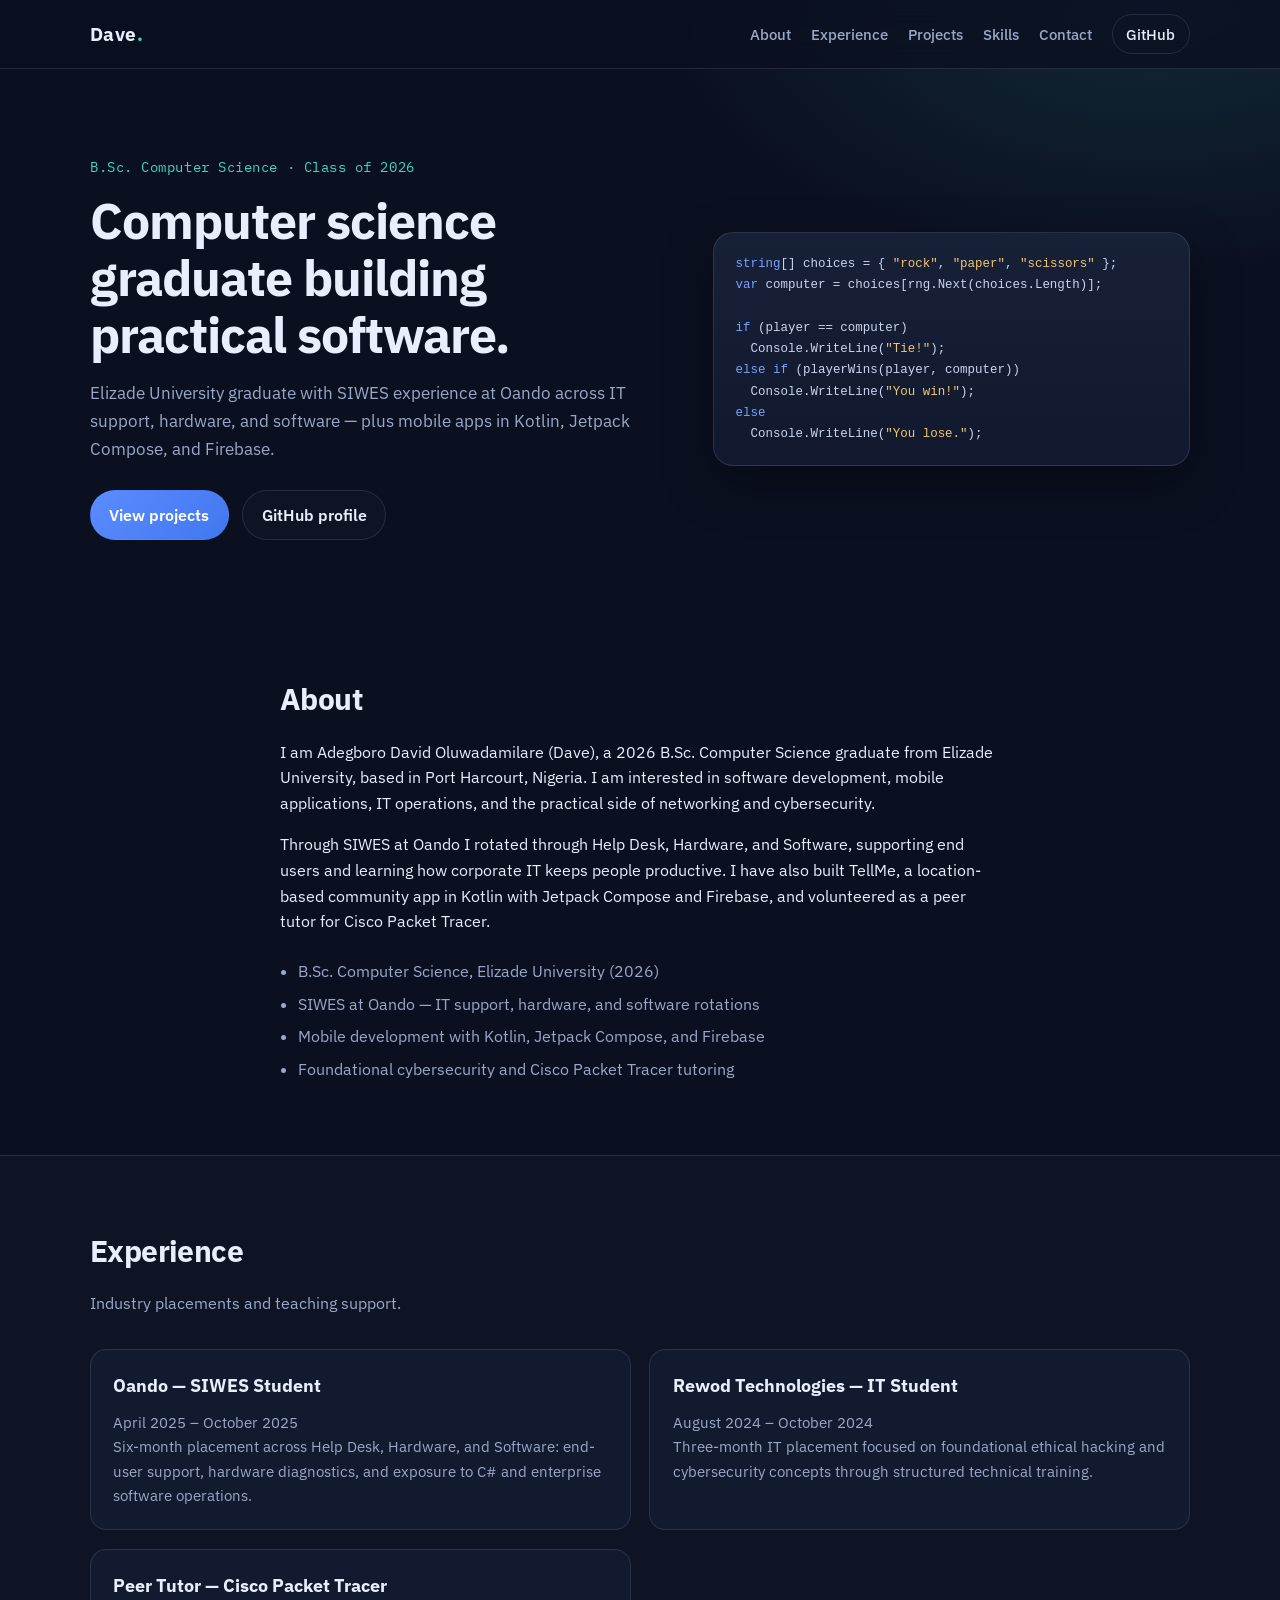
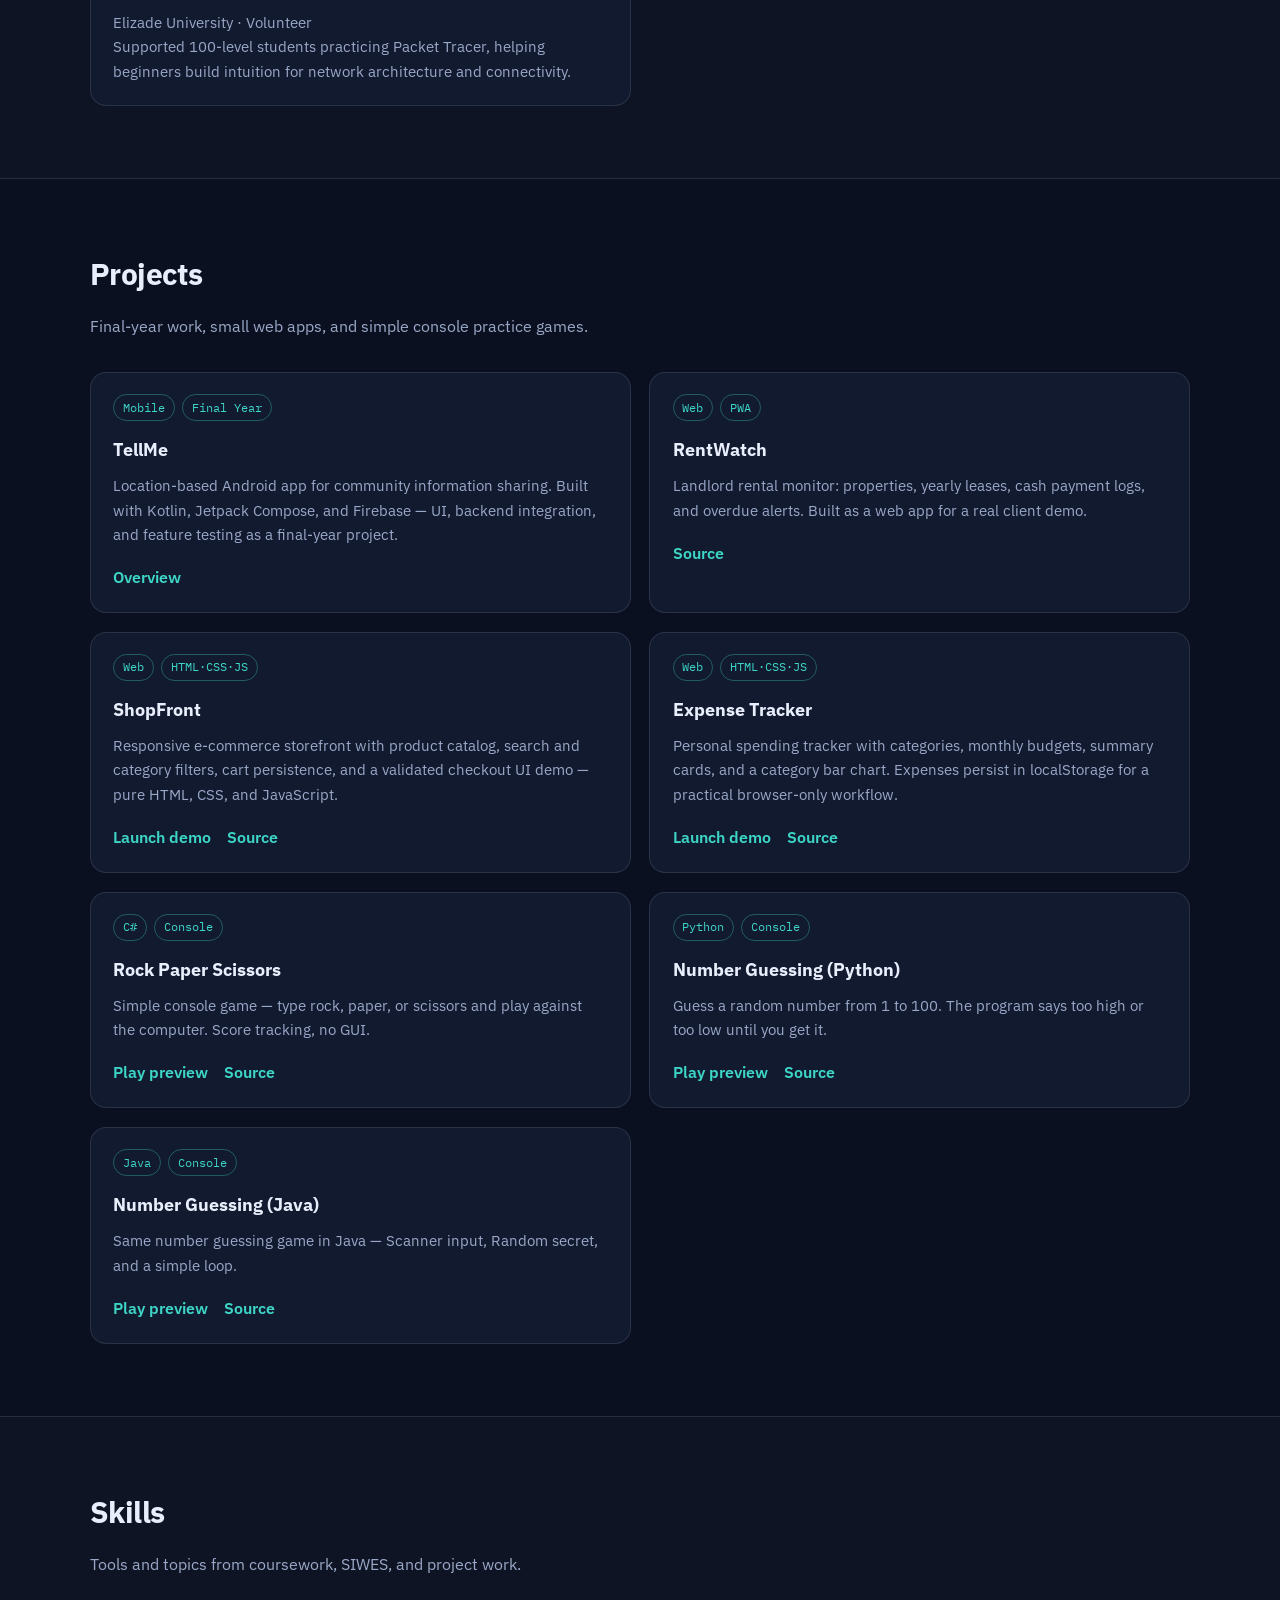
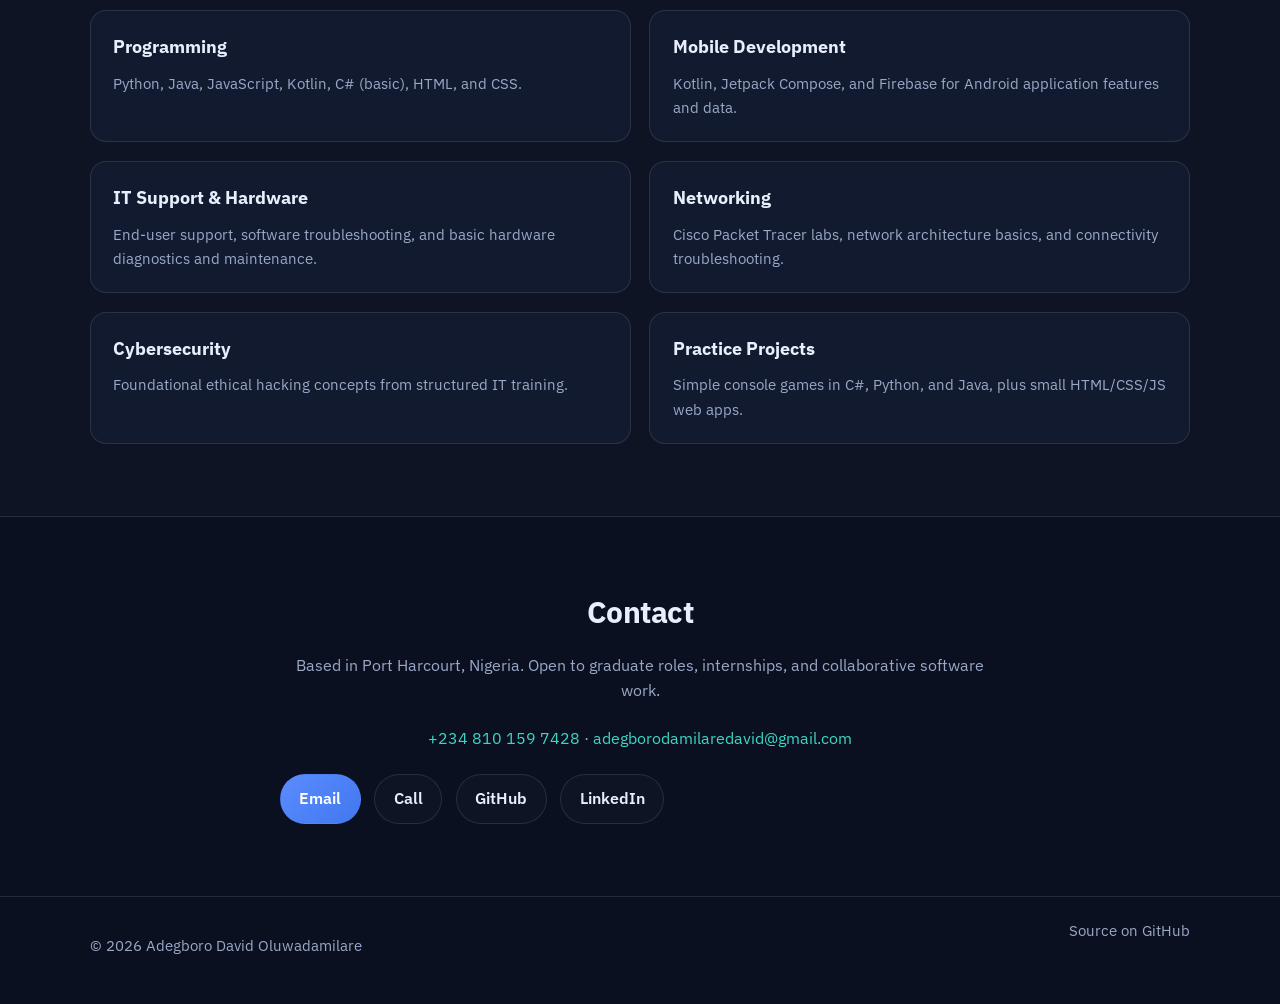
==== index.html @ 6ca5ac90 "Add playable browser previews for console practice games" ====
<!DOCTYPE html>
<html lang="en">
<head>
  <meta charset="UTF-8" />
  <meta name="viewport" content="width=device-width, initial-scale=1.0" />
  <meta name="description" content="Adegboro David Oluwadamilare (Dave) — B.Sc. Computer Science graduate. Android, IT support, and simple software projects." />
  <title>Dave Adegboro · Computer Science</title>
  <link rel="preconnect" href="https://fonts.googleapis.com" />
  <link rel="preconnect" href="https://fonts.gstatic.com" crossorigin />
  <link href="https://fonts.googleapis.com/css2?family=IBM+Plex+Sans:wght@400;500;600;700&family=IBM+Plex+Mono:wght@400;500&display=swap" rel="stylesheet" />
  <link rel="stylesheet" href="css/styles.css" />
</head>
<body>
  <a class="skip-link" href="#main">Skip to content</a>

  <header class="site-header">
    <div class="container header-inner">
      <a class="logo" href="#top">Dave<span class="logo-dot">.</span></a>
      <nav class="nav" aria-label="Primary">
        <a href="#about">About</a>
        <a href="#experience">Experience</a>
        <a href="#projects">Projects</a>
        <a href="#skills">Skills</a>
        <a href="#contact">Contact</a>
        <a class="nav-github" href="https://github.com/Dave-4u" target="_blank" rel="noopener noreferrer">GitHub</a>
      </nav>
      <button class="nav-toggle" type="button" aria-label="Open menu" aria-expanded="false">
        <span></span><span></span><span></span>
      </button>
    </div>
  </header>

  <main id="main">
    <section class="hero" id="top">
      <div class="container hero-grid">
        <div class="hero-copy">
          <p class="eyebrow">B.Sc. Computer Science · Class of 2026</p>
          <h1>Computer science graduate building practical software.</h1>
          <p class="lead">
            Elizade University graduate with SIWES experience at Oando across IT support,
            hardware, and software — plus mobile apps in Kotlin, Jetpack Compose, and Firebase.
          </p>
          <div class="hero-actions">
            <a class="btn btn-primary" href="#projects">View projects</a>
            <a class="btn btn-ghost" href="https://github.com/Dave-4u" target="_blank" rel="noopener noreferrer">GitHub profile</a>
          </div>
        </div>
        <aside class="hero-panel" aria-hidden="true">
          <pre class="code-panel"><code><span class="c-kw">string</span>[] choices = { <span class="c-num">"rock"</span>, <span class="c-num">"paper"</span>, <span class="c-num">"scissors"</span> };
<span class="c-kw">var</span> computer = choices[rng.Next(choices.Length)];

<span class="c-kw">if</span> (player == computer)
  Console.WriteLine(<span class="c-num">"Tie!"</span>);
<span class="c-kw">else if</span> (playerWins(player, computer))
  Console.WriteLine(<span class="c-num">"You win!"</span>);
<span class="c-kw">else</span>
  Console.WriteLine(<span class="c-num">"You lose."</span>);</code></pre>
        </aside>
      </div>
    </section>

    <section class="section" id="about">
      <div class="container narrow">
        <h2>About</h2>
        <p>
          I am Adegboro David Oluwadamilare (Dave), a 2026 B.Sc. Computer Science
          graduate from Elizade University, based in Port Harcourt, Nigeria. I am
          interested in software development, mobile applications, IT operations,
          and the practical side of networking and cybersecurity.
        </p>
        <p>
          Through SIWES at Oando I rotated through Help Desk, Hardware, and Software,
          supporting end users and learning how corporate IT keeps people productive.
          I have also built TellMe, a location-based community app in Kotlin with
          Jetpack Compose and Firebase, and volunteered as a peer tutor for Cisco Packet Tracer.
        </p>
        <ul class="about-list">
          <li>B.Sc. Computer Science, Elizade University (2026)</li>
          <li>SIWES at Oando — IT support, hardware, and software rotations</li>
          <li>Mobile development with Kotlin, Jetpack Compose, and Firebase</li>
          <li>Foundational cybersecurity and Cisco Packet Tracer tutoring</li>
        </ul>
      </div>
    </section>


    <section class="section section-alt" id="experience">
      <div class="container">
        <div class="section-head">
          <h2>Experience</h2>
          <p>Industry placements and teaching support.</p>
        </div>
        <div class="skills-grid">
          <div class="skill-card">
            <h3>Oando — SIWES Student</h3>
            <p class="muted-line">April 2025 – October 2025</p>
            <p>
              Six-month placement across Help Desk, Hardware, and Software:
              end-user support, hardware diagnostics, and exposure to C# and
              enterprise software operations.
            </p>
          </div>
          <div class="skill-card">
            <h3>Rewod Technologies — IT Student</h3>
            <p class="muted-line">August 2024 – October 2024</p>
            <p>
              Three-month IT placement focused on foundational ethical hacking
              and cybersecurity concepts through structured technical training.
            </p>
          </div>
          <div class="skill-card">
            <h3>Peer Tutor — Cisco Packet Tracer</h3>
            <p class="muted-line">Elizade University · Volunteer</p>
            <p>
              Supported 100-level students practicing Packet Tracer, helping
              beginners build intuition for network architecture and connectivity.
            </p>
          </div>
        </div>
      </div>
    </section>
    <section class="section" id="projects">
      <div class="container">
        <div class="section-head">
          <h2>Projects</h2>
          <p>Final-year work, small web apps, and simple console practice games.</p>
        </div>
        <div class="project-grid">
          <article class="project-card">
            <div class="project-meta">
              <span class="tag">Mobile</span>
              <span class="tag">Final Year</span>
            </div>
            <h3>TellMe</h3>
            <p>
              Location-based Android app for community information sharing.
              Built with Kotlin, Jetpack Compose, and Firebase — UI, backend
              integration, and feature testing as a final-year project.
            </p>
            <div class="project-links">
              <a href="projects/tellme/">Overview</a>
            </div>
          </article>

          <article class="project-card">
            <div class="project-meta">
              <span class="tag">Web</span>
              <span class="tag">PWA</span>
            </div>
            <h3>RentWatch</h3>
            <p>
              Landlord rental monitor: properties, yearly leases, cash payment
              logs, and overdue alerts. Built as a web app for a real client demo.
            </p>
            <div class="project-links">
              <a href="https://github.com/Dave-4u/rentwatch" target="_blank" rel="noopener noreferrer">Source</a>
            </div>
          </article>

          <article class="project-card">
            <div class="project-meta">
              <span class="tag">Web</span>
              <span class="tag">HTML·CSS·JS</span>
            </div>
            <h3>ShopFront</h3>
            <p>
              Responsive e-commerce storefront with product catalog, search and
              category filters, cart persistence, and a validated checkout UI
              demo — pure HTML, CSS, and JavaScript.
            </p>
            <div class="project-links">
              <a href="projects/shopfront/">Launch demo</a>
              <a href="https://github.com/Dave-4u/shopfront" target="_blank" rel="noopener noreferrer">Source</a>
            </div>
          </article>

          <article class="project-card">
            <div class="project-meta">
              <span class="tag">Web</span>
              <span class="tag">HTML·CSS·JS</span>
            </div>
            <h3>Expense Tracker</h3>
            <p>
              Personal spending tracker with categories, monthly budgets,
              summary cards, and a category bar chart. Expenses persist in
              localStorage for a practical browser-only workflow.
            </p>
            <div class="project-links">
              <a href="projects/expense-tracker/">Launch demo</a>
              <a href="https://github.com/Dave-4u/expense-tracker" target="_blank" rel="noopener noreferrer">Source</a>
            </div>
          </article>

          <article class="project-card">
            <div class="project-meta">
              <span class="tag">C#</span>
              <span class="tag">Console</span>
            </div>
            <h3>Rock Paper Scissors</h3>
            <p>
              Simple console game — type rock, paper, or scissors and play
              against the computer. Score tracking, no GUI.
            </p>
            <div class="project-links">
              <a href="projects/rock-paper-scissors/">Play preview</a>
              <a href="https://github.com/Dave-4u/csharp-rock-paper-scissors" target="_blank" rel="noopener noreferrer">Source</a>
            </div>
          </article>

          <article class="project-card">
            <div class="project-meta">
              <span class="tag">Python</span>
              <span class="tag">Console</span>
            </div>
            <h3>Number Guessing (Python)</h3>
            <p>
              Guess a random number from 1 to 100. The program says too high
              or too low until you get it.
            </p>
            <div class="project-links">
              <a href="projects/number-guessing/">Play preview</a>
              <a href="https://github.com/Dave-4u/python-number-guessing" target="_blank" rel="noopener noreferrer">Source</a>
            </div>
          </article>

          <article class="project-card">
            <div class="project-meta">
              <span class="tag">Java</span>
              <span class="tag">Console</span>
            </div>
            <h3>Number Guessing (Java)</h3>
            <p>
              Same number guessing game in Java — Scanner input, Random secret,
              and a simple loop.
            </p>
            <div class="project-links">
              <a href="projects/number-guessing/">Play preview</a>
              <a href="https://github.com/Dave-4u/java-number-guessing" target="_blank" rel="noopener noreferrer">Source</a>
            </div>
          </article>
        </div>
      </div>
    </section>

    <section class="section section-alt" <section class="section section-alt" id="skills">
      <div class="container">
        <div class="section-head">
          <h2>Skills</h2>
          <p>Tools and topics from coursework, SIWES, and project work.</p>
        </div>
        <div class="skills-grid">
          <div class="skill-card">
            <h3>Programming</h3>
            <p>Python, Java, JavaScript, Kotlin, C# (basic), HTML, and CSS.</p>
          </div>
          <div class="skill-card">
            <h3>Mobile Development</h3>
            <p>Kotlin, Jetpack Compose, and Firebase for Android application features and data.</p>
          </div>
          <div class="skill-card">
            <h3>IT Support &amp; Hardware</h3>
            <p>End-user support, software troubleshooting, and basic hardware diagnostics and maintenance.</p>
          </div>
          <div class="skill-card">
            <h3>Networking</h3>
            <p>Cisco Packet Tracer labs, network architecture basics, and connectivity troubleshooting.</p>
          </div>
          <div class="skill-card">
            <h3>Cybersecurity</h3>
            <p>Foundational ethical hacking concepts from structured IT training.</p>
          </div>
          <div class="skill-card">
            <h3>Practice Projects</h3>
            <p>Simple console games in C#, Python, and Java, plus small HTML/CSS/JS web apps.</p>
          </div>
        </div>
      </div>
    </section>

    <section class="section" id="contact">
      <div class="container narrow contact">
        <h2>Contact</h2>
        <p>
          Based in Port Harcourt, Nigeria. Open to graduate roles, internships,
          and collaborative software work.
        </p>
        <p>
          <a href="tel:+2348101597428">+234 810 159 7428</a>
          ·
          <a href="mailto:adegborodamilaredavid@gmail.com">adegborodamilaredavid@gmail.com</a>
        </p>
        <div class="hero-actions">
          <a class="btn btn-primary" href="mailto:adegborodamilaredavid@gmail.com">Email</a>
          <a class="btn btn-ghost" href="tel:+2348101597428">Call</a>
          <a class="btn btn-ghost" href="https://github.com/Dave-4u" target="_blank" rel="noopener noreferrer">GitHub</a>
          <a class="btn btn-ghost" href="https://www.linkedin.com/in/adegboro-david-76a06a430/" target="_blank" rel="noopener noreferrer">LinkedIn</a>
        </div>
      </div>
    </section>
  </main>

  <footer class="site-footer">
    <div class="container footer-inner">
      <p>© <span id="year"></span> Adegboro David Oluwadamilare</p>
      <a href="https://github.com/Dave-4u/Dave-4u.github.io" target="_blank" rel="noopener noreferrer">Source on GitHub</a>
    </div>
  </footer>

  <script src="js/main.js"></script>
</body>
</html>
---- css/styles.css ----
:root {
  --bg: #0b1020;
  --bg-elevated: #121a2f;
  --bg-soft: #182239;
  --border: rgba(148, 163, 184, 0.18);
  --text: #e8eefc;
  --muted: #9aa8c7;
  --accent: #5b8cff;
  --accent-2: #3dd6c6;
  --danger: #f07178;
  --shadow: 0 18px 50px rgba(0, 0, 0, 0.35);
  --radius: 16px;
  --font: "IBM Plex Sans", system-ui, sans-serif;
  --mono: "IBM Plex Mono", ui-monospace, monospace;
  --max: 1100px;
}

*,
*::before,
*::after {
  box-sizing: border-box;
}

html {
  scroll-behavior: smooth;
}

body {
  margin: 0;
  font-family: var(--font);
  color: var(--text);
  background:
    radial-gradient(1200px 600px at 10% -10%, rgba(91, 140, 255, 0.18), transparent 60%),
    radial-gradient(900px 500px at 90% 0%, rgba(61, 214, 198, 0.12), transparent 55%),
    var(--bg);
  line-height: 1.6;
  min-height: 100vh;
}

img {
  max-width: 100%;
}

a {
  color: var(--accent-2);
  text-decoration: none;
}

a:hover {
  text-decoration: underline;
}

.skip-link {
  position: absolute;
  left: -999px;
  top: 0;
  background: var(--accent);
  color: #fff;
  padding: 0.5rem 1rem;
  z-index: 1000;
}

.skip-link:focus {
  left: 1rem;
  top: 1rem;
}

.container {
  width: min(var(--max), calc(100% - 2.5rem));
  margin-inline: auto;
}

.container.narrow {
  width: min(720px, calc(100% - 2.5rem));
}

.site-header {
  position: sticky;
  top: 0;
  z-index: 50;
  backdrop-filter: blur(14px);
  background: rgba(11, 16, 32, 0.78);
  border-bottom: 1px solid var(--border);
}

.header-inner {
  display: flex;
  align-items: center;
  justify-content: space-between;
  min-height: 68px;
}

.logo {
  font-weight: 700;
  font-size: 1.2rem;
  color: var(--text);
  letter-spacing: 0.02em;
}

.logo:hover {
  text-decoration: none;
}

.logo-dot {
  color: var(--accent-2);
}

.nav {
  display: flex;
  gap: 1.25rem;
  align-items: center;
}

.nav a {
  color: var(--muted);
  font-weight: 500;
  font-size: 0.95rem;
}

.nav a:hover,
.nav a:focus {
  color: var(--text);
  text-decoration: none;
}

.nav-github {
  padding: 0.4rem 0.85rem;
  border: 1px solid var(--border);
  border-radius: 999px;
  color: var(--text) !important;
}

.nav-toggle {
  display: none;
  width: 42px;
  height: 42px;
  border: 1px solid var(--border);
  border-radius: 10px;
  background: transparent;
  padding: 0;
  flex-direction: column;
  justify-content: center;
  align-items: center;
  gap: 5px;
  cursor: pointer;
}

.nav-toggle span {
  display: block;
  width: 18px;
  height: 2px;
  background: var(--text);
}

.hero {
  padding: 5.5rem 0 4rem;
}

.hero-grid {
  display: grid;
  grid-template-columns: 1.1fr 0.9fr;
  gap: 2.5rem;
  align-items: center;
}

.eyebrow {
  color: var(--accent-2);
  font-family: var(--mono);
  font-size: 0.85rem;
  letter-spacing: 0.04em;
  margin: 0 0 0.85rem;
}

.hero h1 {
  font-size: clamp(2rem, 4vw, 3.1rem);
  line-height: 1.15;
  margin: 0 0 1rem;
  letter-spacing: -0.02em;
}

.lead {
  color: var(--muted);
  font-size: 1.08rem;
  margin: 0 0 1.75rem;
  max-width: 38rem;
}

.hero-actions {
  display: flex;
  flex-wrap: wrap;
  gap: 0.85rem;
}

.btn {
  display: inline-flex;
  align-items: center;
  justify-content: center;
  padding: 0.7rem 1.15rem;
  border-radius: 999px;
  font-weight: 600;
  border: 1px solid transparent;
  transition: transform 0.15s ease, background 0.15s ease, border-color 0.15s ease;
}

.btn:hover {
  text-decoration: none;
  transform: translateY(-1px);
}

.btn-primary {
  background: linear-gradient(135deg, var(--accent), #4177ef);
  color: #fff;
}

.btn-ghost {
  border-color: var(--border);
  color: var(--text);
  background: rgba(255, 255, 255, 0.02);
}

.hero-panel {
  background: linear-gradient(180deg, rgba(24, 34, 57, 0.95), rgba(18, 26, 47, 0.95));
  border: 1px solid var(--border);
  border-radius: calc(var(--radius) + 4px);
  box-shadow: var(--shadow);
  overflow: hidden;
}

.code-panel {
  margin: 0;
  padding: 1.25rem 1.35rem;
  font-family: var(--mono);
  font-size: 0.78rem;
  line-height: 1.55;
  color: #c9d4ef;
  overflow-x: auto;
}

.c-kw { color: #7aa2ff; }
.c-fn { color: #3dd6c6; }
.c-num { color: #f0c674; }

.section {
  padding: 4.5rem 0;
}

.section-alt {
  background: rgba(255, 255, 255, 0.015);
  border-block: 1px solid var(--border);
}

.section h2 {
  margin: 0 0 1rem;
  font-size: 1.85rem;
  letter-spacing: -0.02em;
}

.section-head {
  margin-bottom: 2rem;
  max-width: 40rem;
}

.section-head p {
  margin: 0;
  color: var(--muted);
}

.about-list {
  margin: 1.5rem 0 0;
  padding-left: 1.15rem;
  color: var(--muted);
}

.about-list li + li {
  margin-top: 0.45rem;
}

.project-grid,
.skills-grid {
  display: grid;
  grid-template-columns: repeat(2, minmax(0, 1fr));
  gap: 1.15rem;
}

.project-card,
.skill-card {
  background: var(--bg-elevated);
  border: 1px solid var(--border);
  border-radius: var(--radius);
  padding: 1.35rem 1.4rem;
  transition: border-color 0.15s ease, transform 0.15s ease;
}

.project-card:hover {
  border-color: rgba(91, 140, 255, 0.45);
  transform: translateY(-2px);
}

.project-meta {
  display: flex;
  flex-wrap: wrap;
  gap: 0.45rem;
  margin-bottom: 0.85rem;
}

.tag {
  font-family: var(--mono);
  font-size: 0.72rem;
  color: var(--accent-2);
  border: 1px solid rgba(61, 214, 198, 0.35);
  border-radius: 999px;
  padding: 0.2rem 0.55rem;
}

.project-card h3,
.skill-card h3 {
  margin: 0 0 0.55rem;
  font-size: 1.15rem;
}

.project-card p,
.skill-card p {
  margin: 0;
  color: var(--muted);
  font-size: 0.96rem;
}

.project-links {
  display: flex;
  gap: 1rem;
  margin-top: 1.15rem;
  font-weight: 600;
}

.contact {
  text-align: center;
}

.contact p {
  color: var(--muted);
  margin: 0 0 1.4rem;
}

.site-footer {
  border-top: 1px solid var(--border);
  padding: 1.4rem 0 2rem;
}

.footer-inner {
  display: flex;
  justify-content: space-between;
  gap: 1rem;
  flex-wrap: wrap;
  color: var(--muted);
  font-size: 0.92rem;
}

.footer-inner a {
  color: var(--muted);
}

@media (max-width: 900px) {
  .hero-grid {
    grid-template-columns: 1fr;
  }

  .hero-panel {
    order: -1;
  }

  .project-grid,
  .skills-grid {
    grid-template-columns: 1fr;
  }
}

@media (max-width: 720px) {
  .nav-toggle {
    display: flex;
  }

  .nav {
    position: absolute;
    top: 68px;
    right: 1.25rem;
    left: 1.25rem;
    display: none;
    flex-direction: column;
    align-items: stretch;
    gap: 0;
    background: var(--bg-elevated);
    border: 1px solid var(--border);
    border-radius: 14px;
    padding: 0.5rem;
    box-shadow: var(--shadow);
  }

  .nav.open {
    display: flex;
  }

  .nav a {
    padding: 0.85rem 1rem;
    border-radius: 10px;
  }

  .nav a:hover {
    background: rgba(255, 255, 255, 0.04);
  }

  .hero {
    padding-top: 3.5rem;
  }
}

.muted-line {
  color: var(--muted);
  font-size: 0.92rem;
  margin: 0.15rem 0 0.65rem;
}
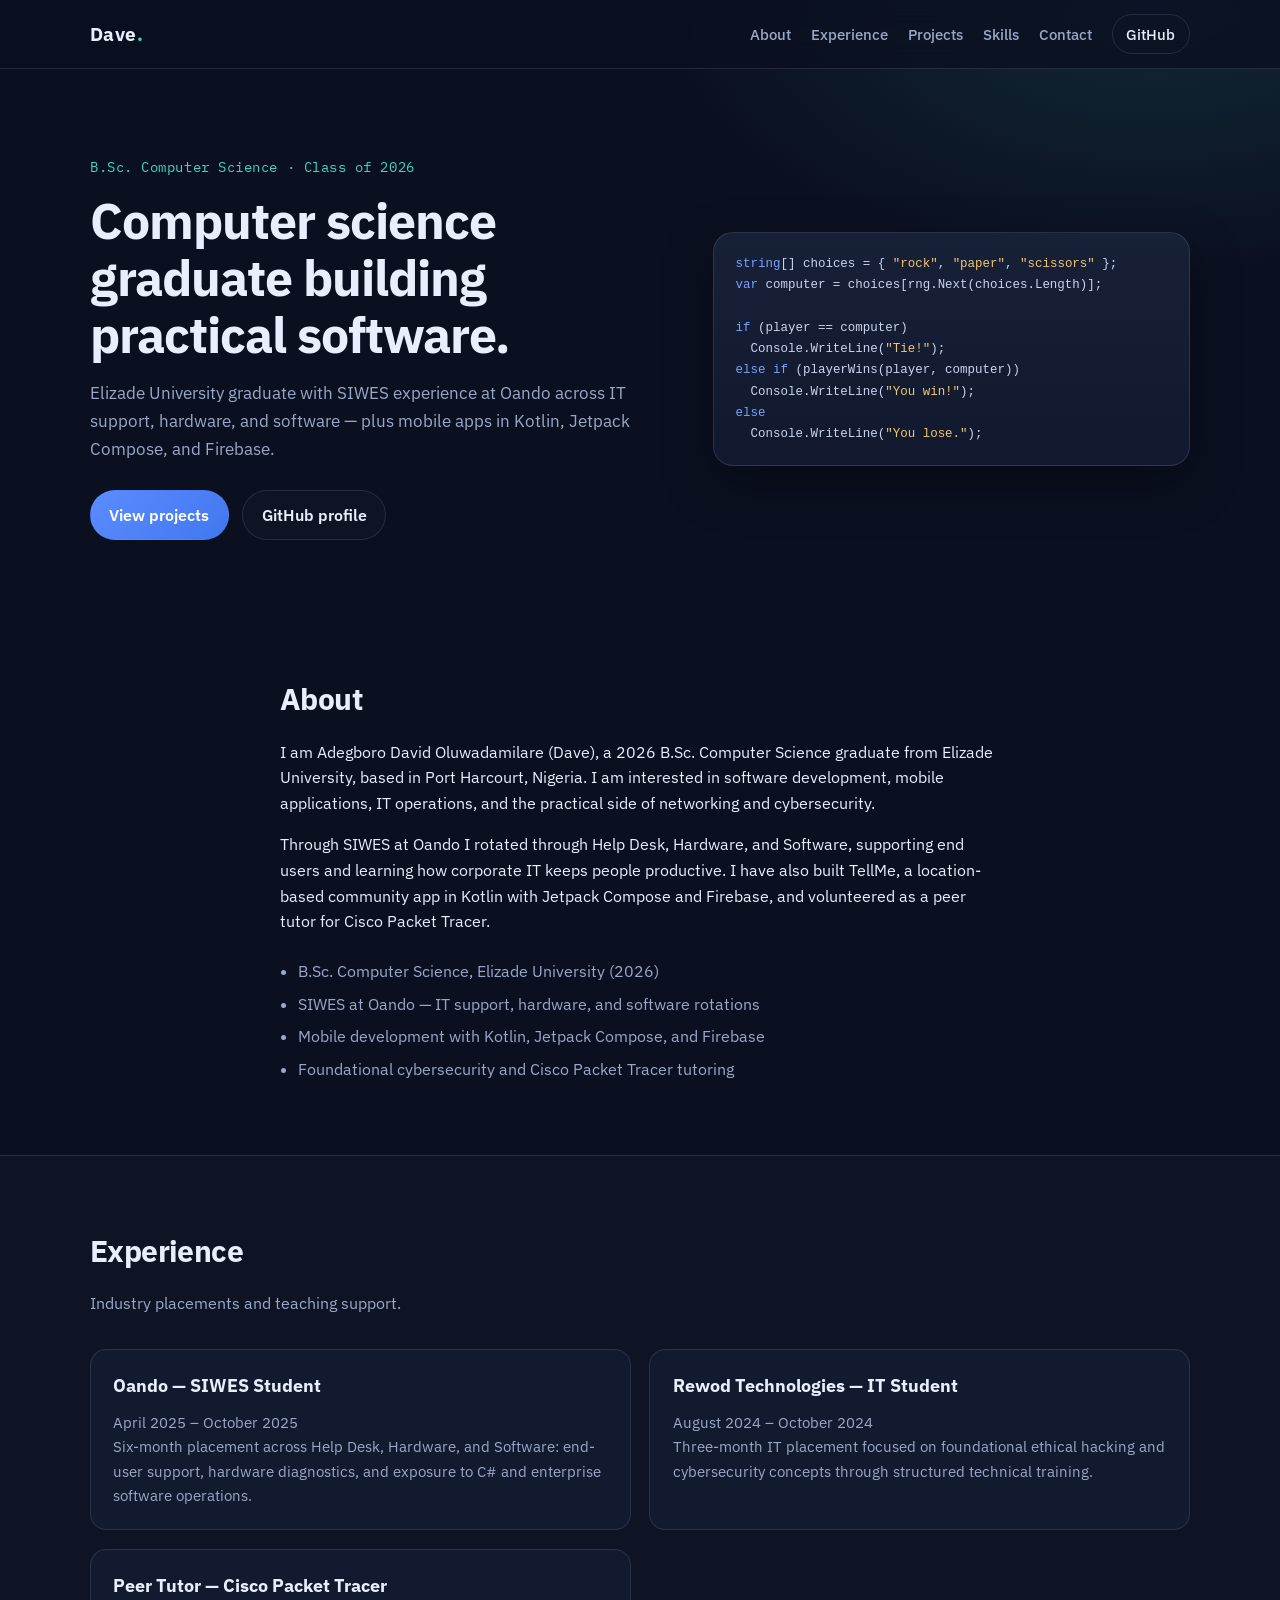
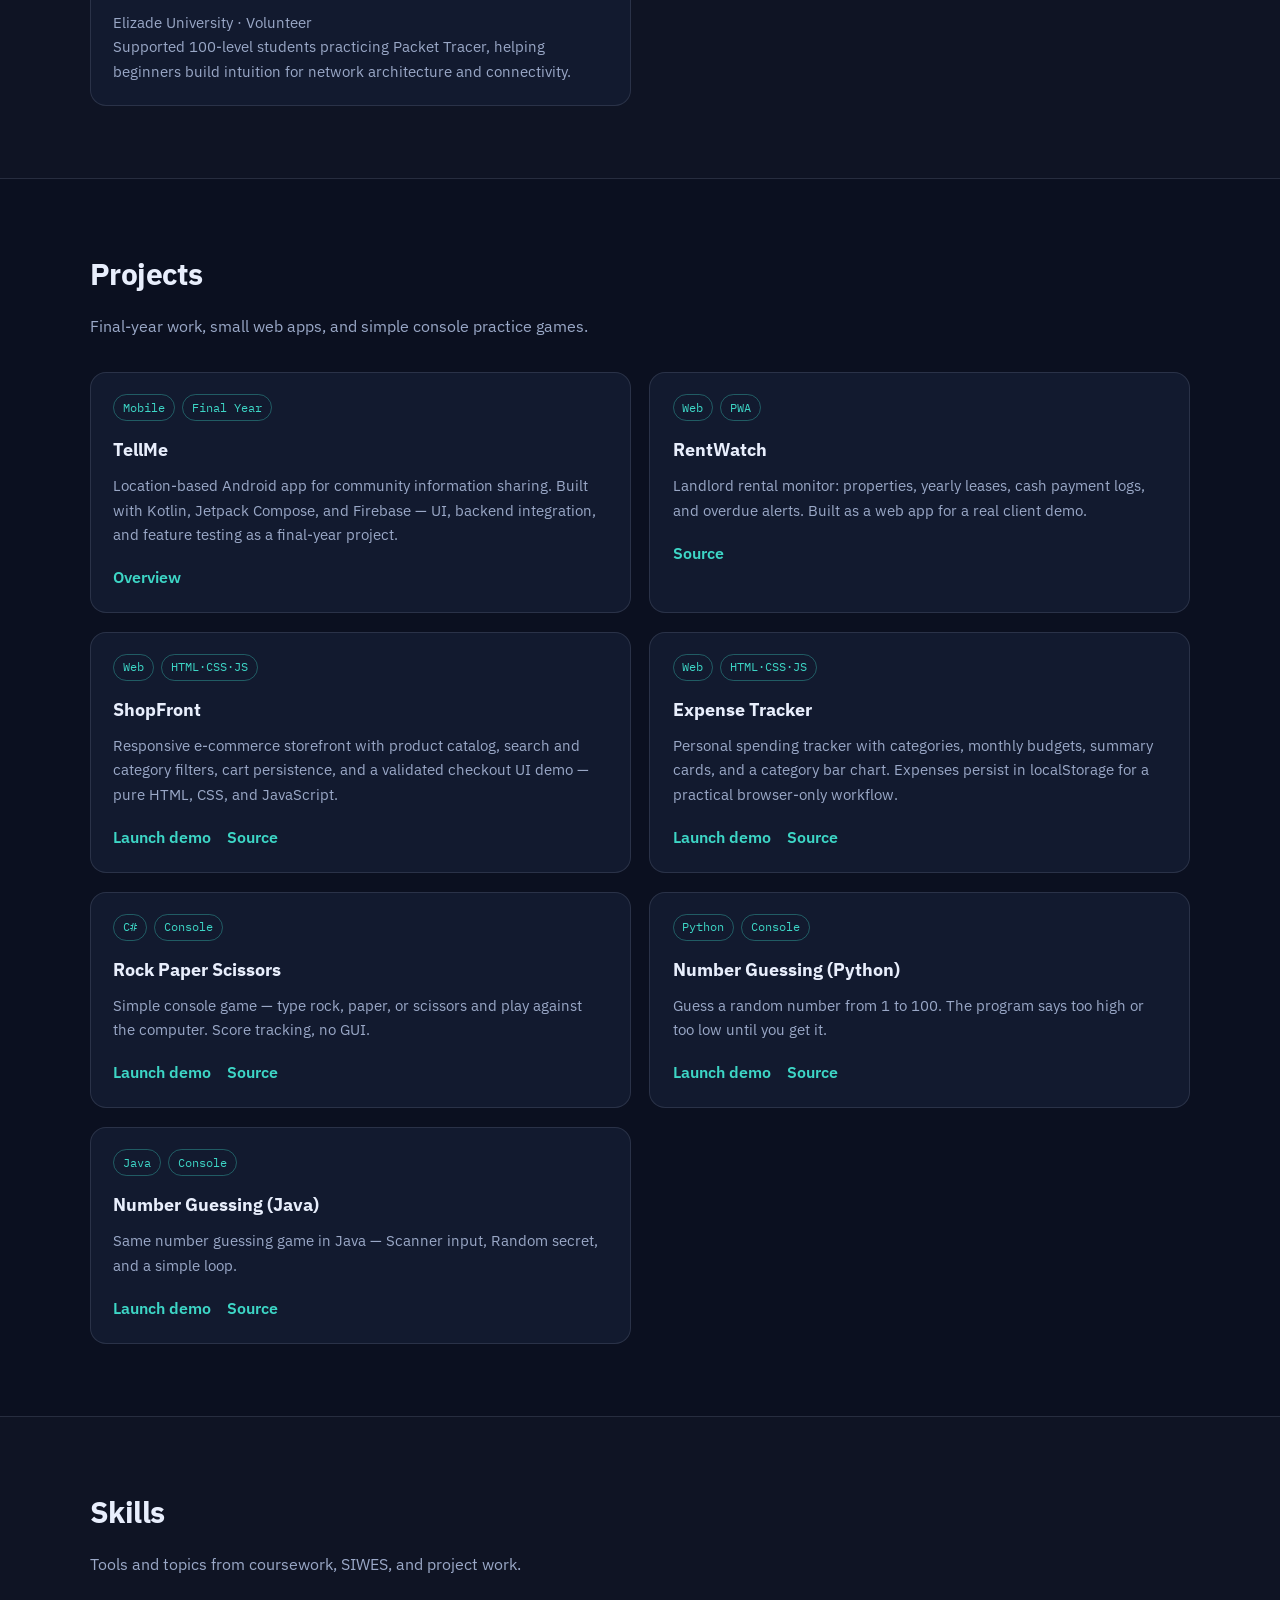
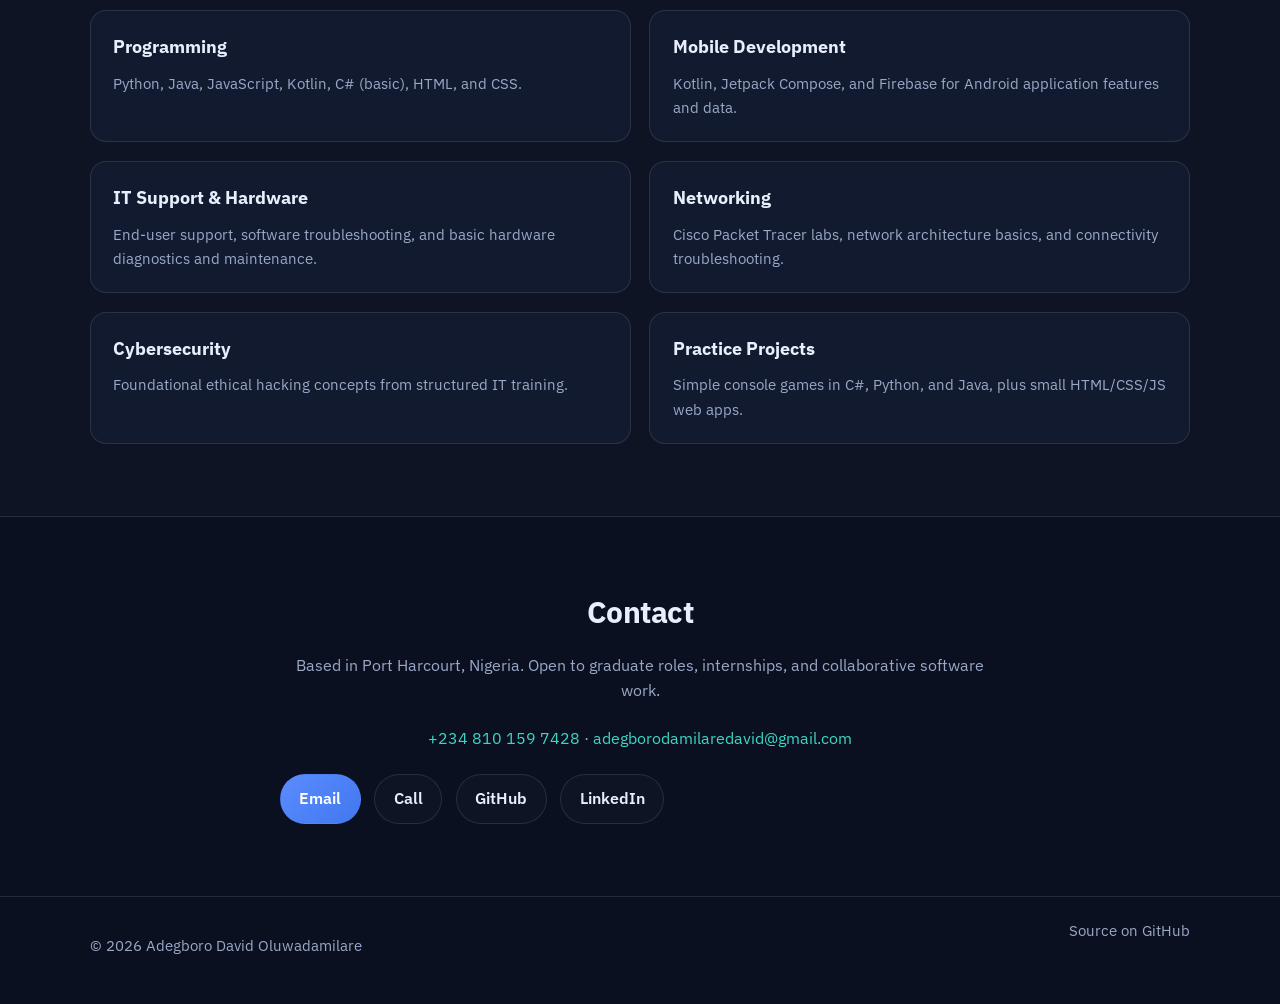
==== commit d581a4e2: "Label game previews as Launch demo on project cards" ====
--- a/index.html
+++ b/index.html
@@ -202,7 +202,7 @@
               against the computer. Score tracking, no GUI.
             </p>
             <div class="project-links">
-              <a href="projects/rock-paper-scissors/">Play preview</a>
+              <a href="projects/rock-paper-scissors/">Launch demo</a>
               <a href="https://github.com/Dave-4u/csharp-rock-paper-scissors" target="_blank" rel="noopener noreferrer">Source</a>
             </div>
           </article>
@@ -218,7 +218,7 @@
               or too low until you get it.
             </p>
             <div class="project-links">
-              <a href="projects/number-guessing/">Play preview</a>
+              <a href="projects/number-guessing/">Launch demo</a>
               <a href="https://github.com/Dave-4u/python-number-guessing" target="_blank" rel="noopener noreferrer">Source</a>
             </div>
           </article>
@@ -234,7 +234,7 @@
               and a simple loop.
             </p>
             <div class="project-links">
-              <a href="projects/number-guessing/">Play preview</a>
+              <a href="projects/number-guessing/">Launch demo</a>
               <a href="https://github.com/Dave-4u/java-number-guessing" target="_blank" rel="noopener noreferrer">Source</a>
             </div>
           </article>
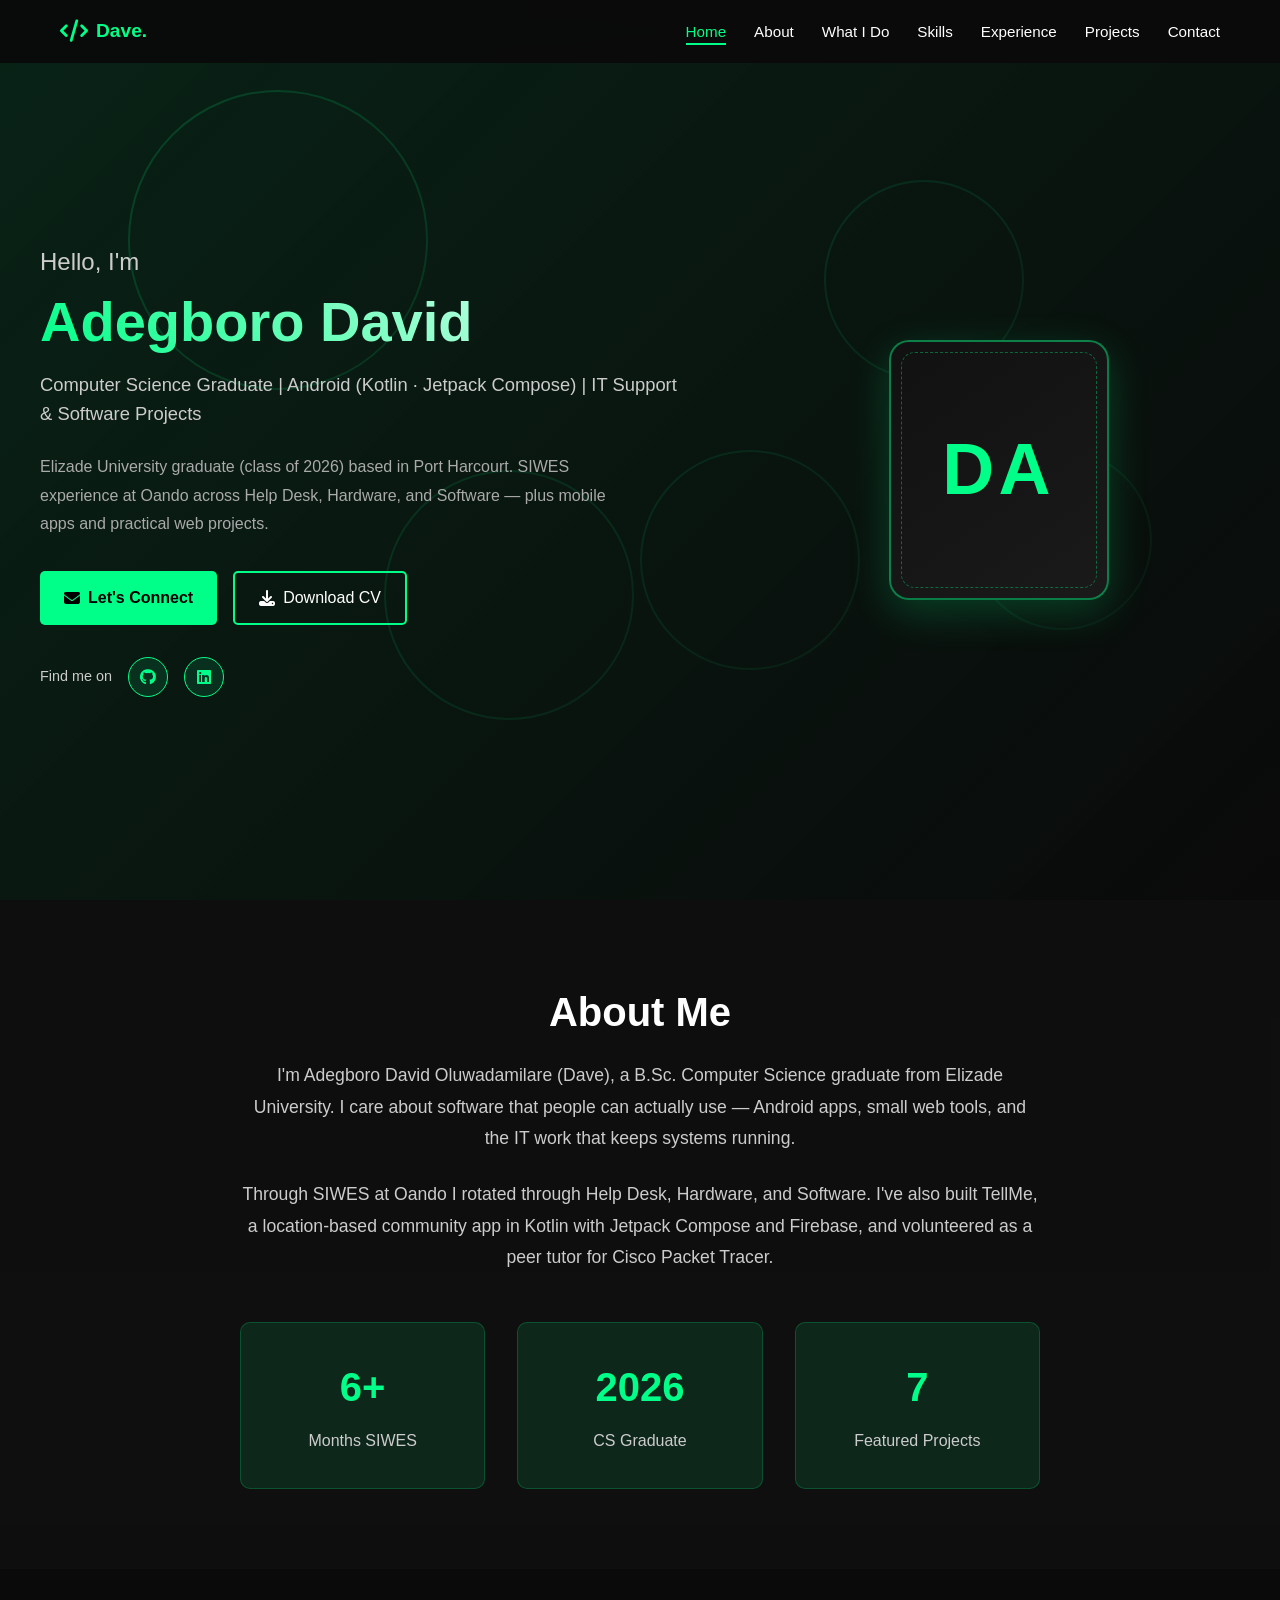
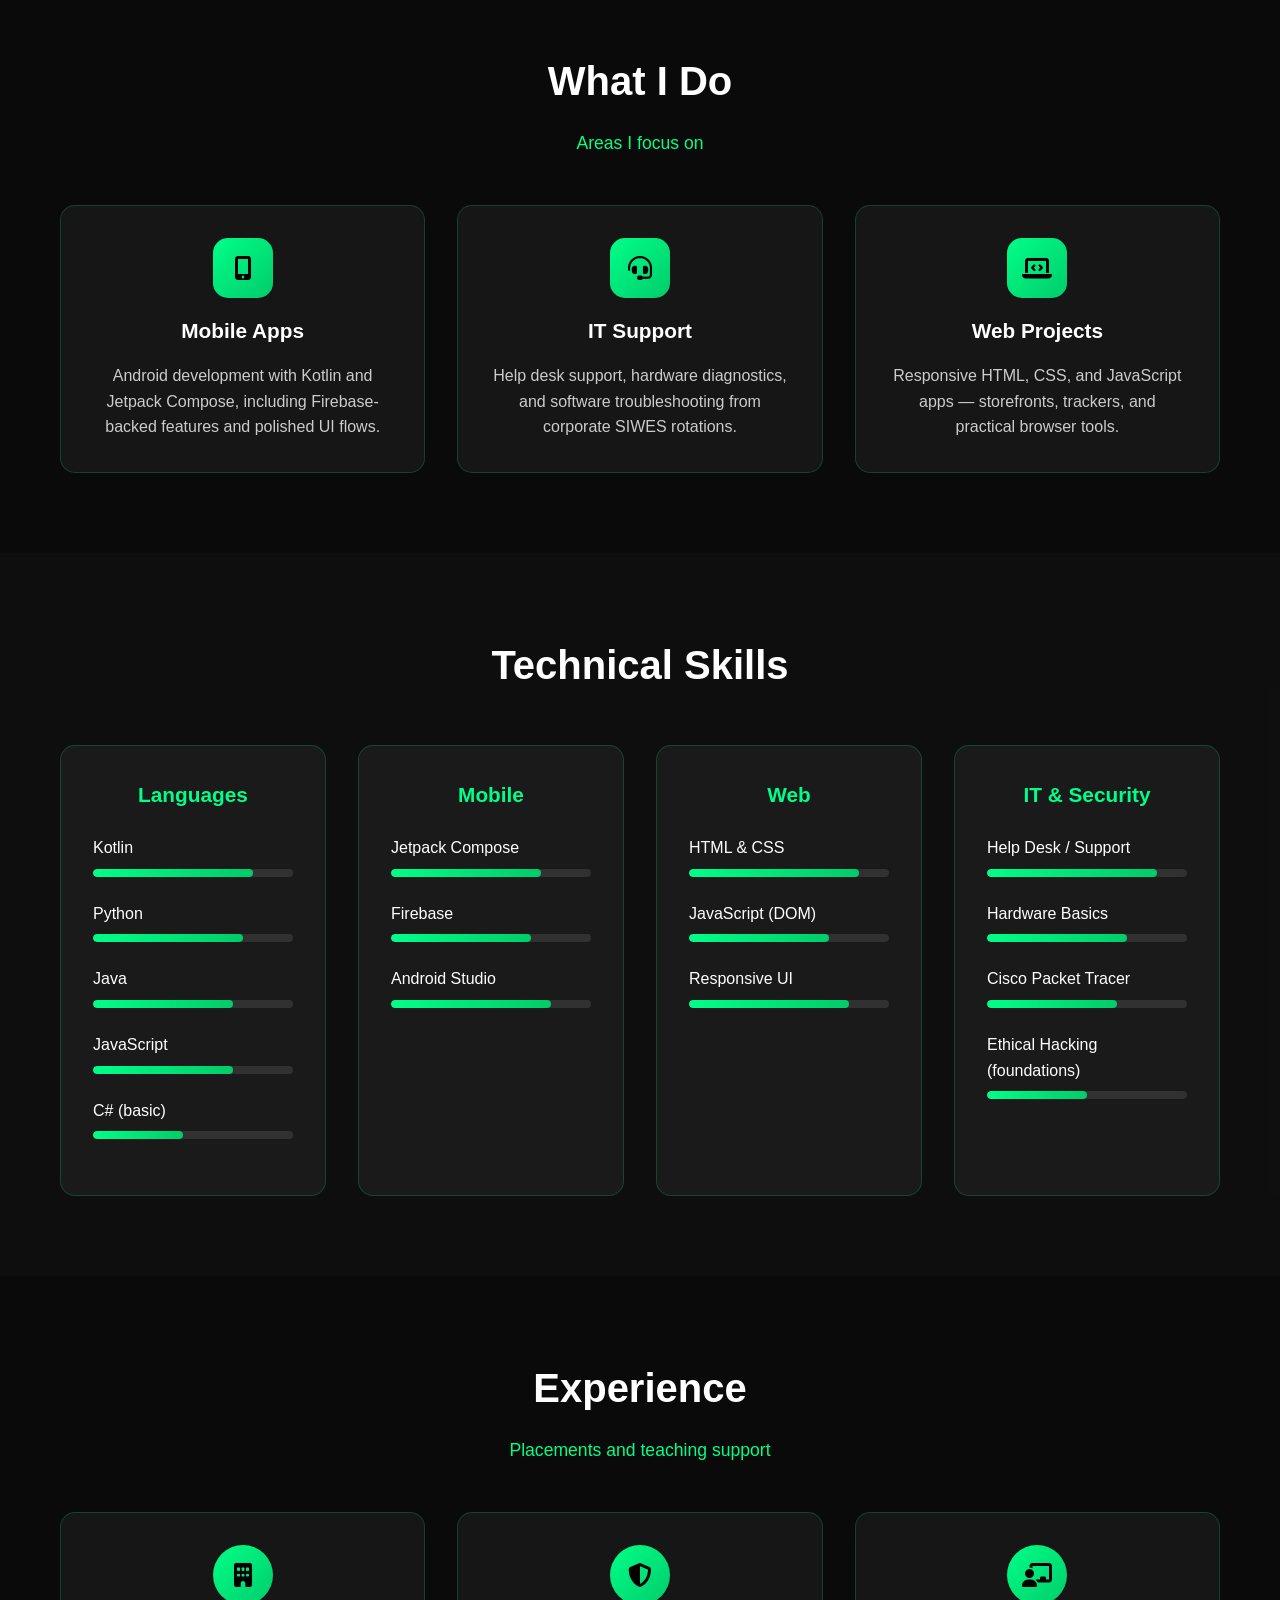
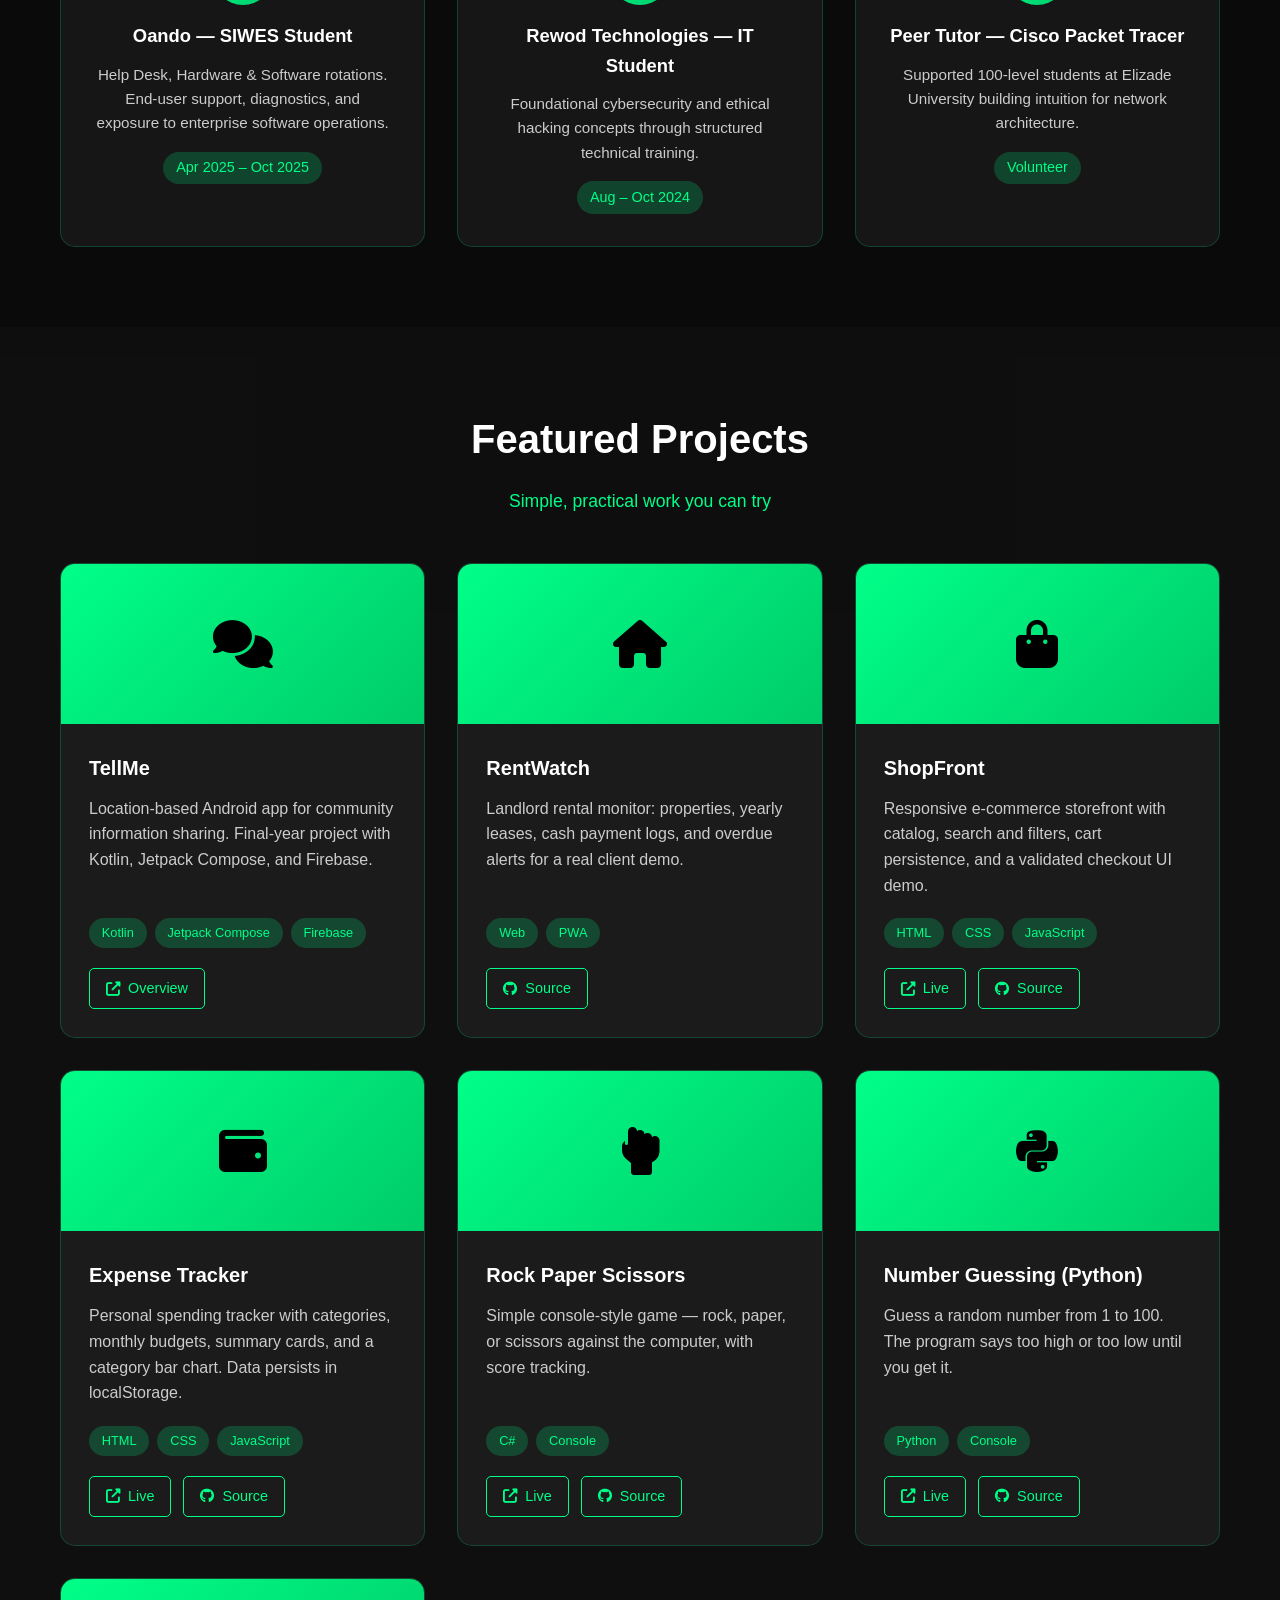
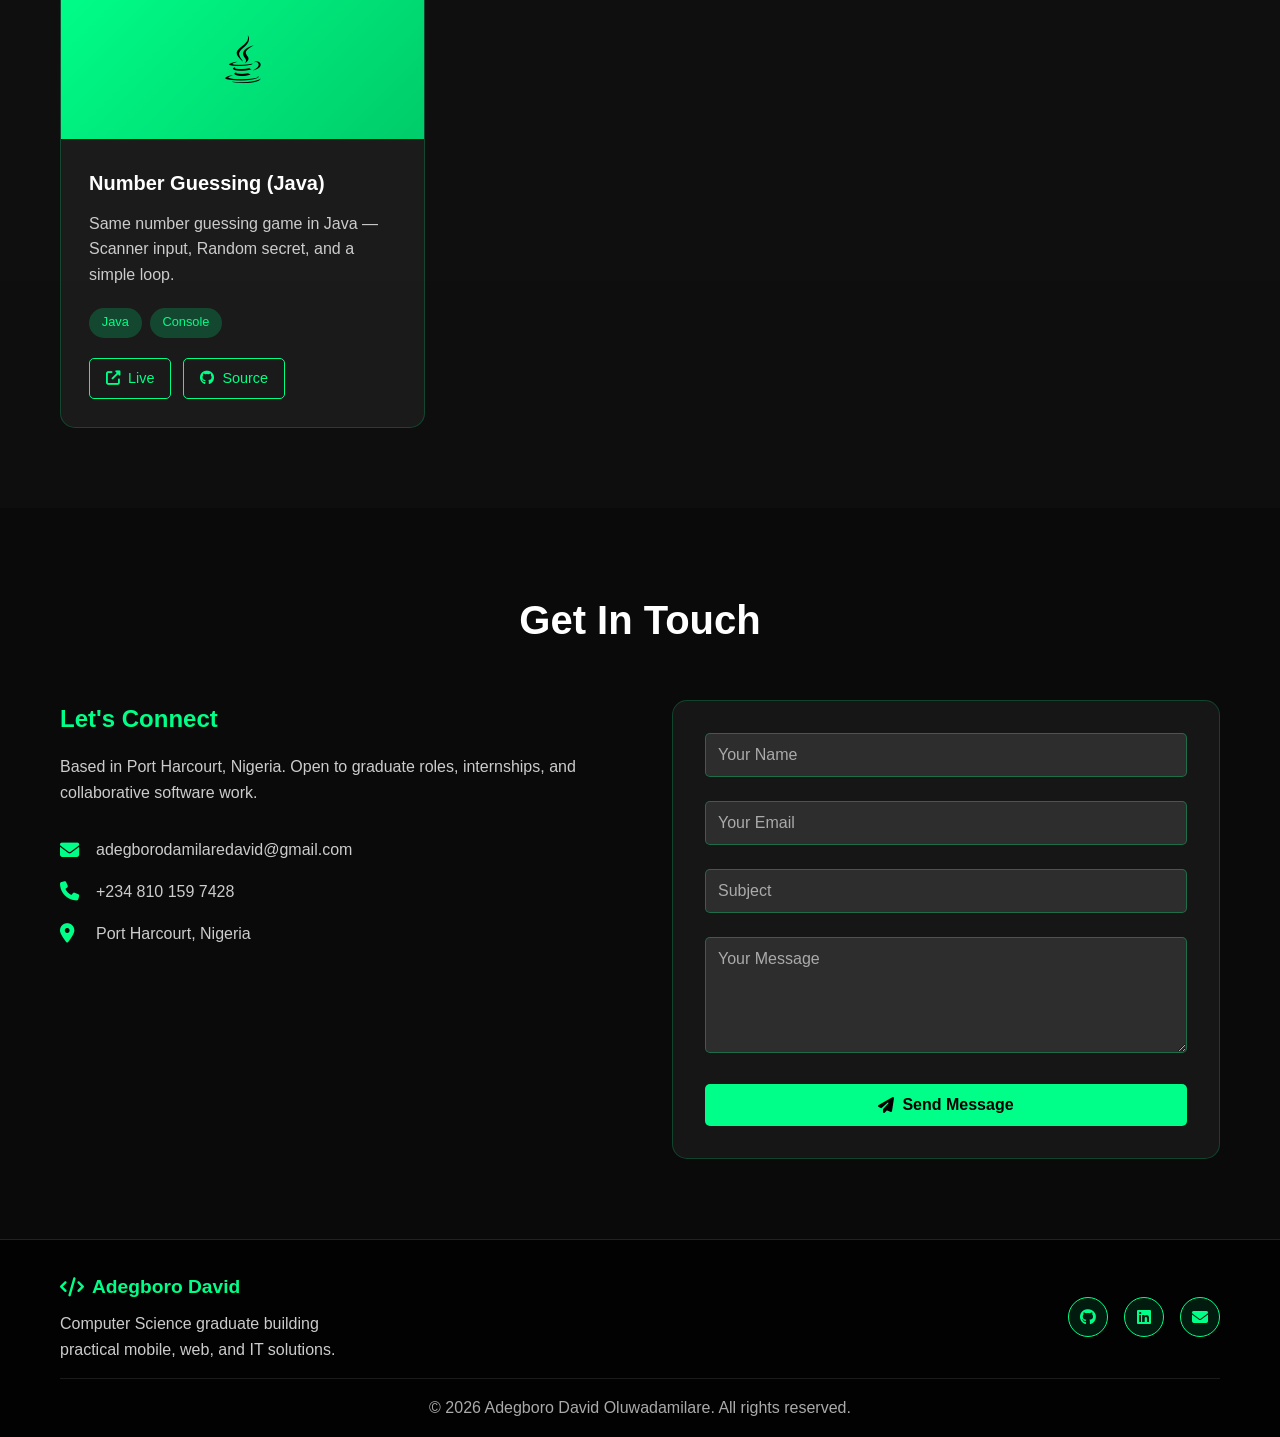
==== commit 8fb5dec2: "Redesign portfolio with dark neon accent theme Match folio-style layout (waves, hero, stats, skill b" ====
--- a/index.html
+++ b/index.html
@@ -3,306 +3,423 @@
 <head>
   <meta charset="UTF-8" />
   <meta name="viewport" content="width=device-width, initial-scale=1.0" />
-  <meta name="description" content="Adegboro David Oluwadamilare (Dave) — B.Sc. Computer Science graduate. Android, IT support, and simple software projects." />
-  <title>Dave Adegboro · Computer Science</title>
-  <link rel="preconnect" href="https://fonts.googleapis.com" />
-  <link rel="preconnect" href="https://fonts.gstatic.com" crossorigin />
-  <link href="https://fonts.googleapis.com/css2?family=IBM+Plex+Sans:wght@400;500;600;700&family=IBM+Plex+Mono:wght@400;500&display=swap" rel="stylesheet" />
+  <meta name="description" content="Adegboro David Oluwadamilare (Dave) — Computer Science Graduate. Android (Kotlin · Jetpack Compose), IT Support &amp; Software Projects." />
+  <title>Dave Adegboro · Portfolio</title>
+  <link rel="stylesheet" href="https://cdnjs.cloudflare.com/ajax/libs/font-awesome/6.5.1/css/all.min.css" />
   <link rel="stylesheet" href="css/styles.css" />
 </head>
 <body>
-  <a class="skip-link" href="#main">Skip to content</a>
-
-  <header class="site-header">
-    <div class="container header-inner">
-      <a class="logo" href="#top">Dave<span class="logo-dot">.</span></a>
-      <nav class="nav" aria-label="Primary">
-        <a href="#about">About</a>
-        <a href="#experience">Experience</a>
-        <a href="#projects">Projects</a>
-        <a href="#skills">Skills</a>
-        <a href="#contact">Contact</a>
-        <a class="nav-github" href="https://github.com/Dave-4u" target="_blank" rel="noopener noreferrer">GitHub</a>
-      </nav>
+  <div class="background-animation" aria-hidden="true">
+    <div class="wave"></div>
+    <div class="wave"></div>
+    <div class="wave"></div>
+    <div class="wave"></div>
+    <div class="wave"></div>
+  </div>
+
+  <nav class="navbar" aria-label="Primary">
+    <div class="nav-container">
+      <a class="logo" href="#home">
+        <i class="fas fa-code"></i>
+        <span>Dave.</span>
+      </a>
+      <ul class="nav-menu">
+        <li><a href="#home" class="nav-link">Home</a></li>
+        <li><a href="#about" class="nav-link">About</a></li>
+        <li><a href="#services" class="nav-link">What I Do</a></li>
+        <li><a href="#skills" class="nav-link">Skills</a></li>
+        <li><a href="#experience" class="nav-link">Experience</a></li>
+        <li><a href="#projects" class="nav-link">Projects</a></li>
+        <li><a href="#contact" class="nav-link">Contact</a></li>
+      </ul>
       <button class="nav-toggle" type="button" aria-label="Open menu" aria-expanded="false">
-        <span></span><span></span><span></span>
+        <span class="bar"></span>
+        <span class="bar"></span>
+        <span class="bar"></span>
       </button>
     </div>
-  </header>
-
-  <main id="main">
-    <section class="hero" id="top">
-      <div class="container hero-grid">
-        <div class="hero-copy">
-          <p class="eyebrow">B.Sc. Computer Science · Class of 2026</p>
-          <h1>Computer science graduate building practical software.</h1>
-          <p class="lead">
-            Elizade University graduate with SIWES experience at Oando across IT support,
-            hardware, and software — plus mobile apps in Kotlin, Jetpack Compose, and Firebase.
-          </p>
-          <div class="hero-actions">
-            <a class="btn btn-primary" href="#projects">View projects</a>
-            <a class="btn btn-ghost" href="https://github.com/Dave-4u" target="_blank" rel="noopener noreferrer">GitHub profile</a>
-          </div>
-        </div>
-        <aside class="hero-panel" aria-hidden="true">
-          <pre class="code-panel"><code><span class="c-kw">string</span>[] choices = { <span class="c-num">"rock"</span>, <span class="c-num">"paper"</span>, <span class="c-num">"scissors"</span> };
-<span class="c-kw">var</span> computer = choices[rng.Next(choices.Length)];
-
-<span class="c-kw">if</span> (player == computer)
-  Console.WriteLine(<span class="c-num">"Tie!"</span>);
-<span class="c-kw">else if</span> (playerWins(player, computer))
-  Console.WriteLine(<span class="c-num">"You win!"</span>);
-<span class="c-kw">else</span>
-  Console.WriteLine(<span class="c-num">"You lose."</span>);</code></pre>
-        </aside>
-      </div>
-    </section>
-
-    <section class="section" id="about">
-      <div class="container narrow">
-        <h2>About</h2>
-        <p>
-          I am Adegboro David Oluwadamilare (Dave), a 2026 B.Sc. Computer Science
-          graduate from Elizade University, based in Port Harcourt, Nigeria. I am
-          interested in software development, mobile applications, IT operations,
-          and the practical side of networking and cybersecurity.
-        </p>
-        <p>
-          Through SIWES at Oando I rotated through Help Desk, Hardware, and Software,
-          supporting end users and learning how corporate IT keeps people productive.
-          I have also built TellMe, a location-based community app in Kotlin with
-          Jetpack Compose and Firebase, and volunteered as a peer tutor for Cisco Packet Tracer.
-        </p>
-        <ul class="about-list">
-          <li>B.Sc. Computer Science, Elizade University (2026)</li>
-          <li>SIWES at Oando — IT support, hardware, and software rotations</li>
-          <li>Mobile development with Kotlin, Jetpack Compose, and Firebase</li>
-          <li>Foundational cybersecurity and Cisco Packet Tracer tutoring</li>
-        </ul>
-      </div>
-    </section>
-
-
-    <section class="section section-alt" id="experience">
-      <div class="container">
-        <div class="section-head">
-          <h2>Experience</h2>
-          <p>Industry placements and teaching support.</p>
-        </div>
+  </nav>
+
+  <main>
+    <section id="home" class="hero">
+      <div class="hero-container">
+        <div class="hero-content">
+          <div class="hero-text">
+            <p class="hero-greeting">Hello, I'm</p>
+            <h1 class="hero-name">Adegboro David</h1>
+            <p class="hero-title">Computer Science Graduate | Android (Kotlin · Jetpack Compose) | IT Support &amp; Software Projects</p>
+            <p class="hero-description">
+              Elizade University graduate (class of 2026) based in Port Harcourt.
+              SIWES experience at Oando across Help Desk, Hardware, and Software —
+              plus mobile apps and practical web projects.
+            </p>
+            <div class="hero-buttons">
+              <a class="cta-button" href="#contact">
+                <i class="fas fa-envelope"></i> Let's Connect
+              </a>
+              <a class="secondary-button" href="assets/Adegboro_David_Oluwadamilare_CV.pdf" download="Adegboro_David_Oluwadamilare_CV.pdf">
+                <i class="fas fa-download"></i> Download CV
+              </a>
+            </div>
+            <div class="social-links">
+              <span>Find me on</span>
+              <a href="https://github.com/Dave-4u" class="social-link" target="_blank" rel="noopener noreferrer" aria-label="GitHub">
+                <i class="fab fa-github"></i>
+              </a>
+              <a href="https://www.linkedin.com/in/adegboro-david-76a06a430/" class="social-link" target="_blank" rel="noopener noreferrer" aria-label="LinkedIn">
+                <i class="fab fa-linkedin"></i>
+              </a>
+            </div>
+          </div>
+          <div class="hero-image">
+            <div class="image-container avatar">
+              <span class="avatar-initials" aria-hidden="true">DA</span>
+              <span class="sr-only">Adegboro David initials avatar</span>
+            </div>
+          </div>
+        </div>
+      </div>
+    </section>
+
+    <section id="about" class="about">
+      <div class="container">
+        <h2 class="section-title">About Me</h2>
+        <div class="about-content">
+          <div class="about-text">
+            <p>
+              I'm Adegboro David Oluwadamilare (Dave), a B.Sc. Computer Science graduate
+              from Elizade University. I care about software that people can actually use —
+              Android apps, small web tools, and the IT work that keeps systems running.
+            </p>
+            <p>
+              Through SIWES at Oando I rotated through Help Desk, Hardware, and Software.
+              I've also built TellMe, a location-based community app in Kotlin with Jetpack
+              Compose and Firebase, and volunteered as a peer tutor for Cisco Packet Tracer.
+            </p>
+            <div class="stats">
+              <div class="stat">
+                <h3>6+</h3>
+                <p>Months SIWES</p>
+              </div>
+              <div class="stat">
+                <h3>2026</h3>
+                <p>CS Graduate</p>
+              </div>
+              <div class="stat">
+                <h3>7</h3>
+                <p>Featured Projects</p>
+              </div>
+            </div>
+          </div>
+        </div>
+      </div>
+    </section>
+
+    <section id="services" class="services">
+      <div class="container">
+        <h2 class="section-title">What I Do</h2>
+        <p class="section-subtitle">Areas I focus on</p>
+        <div class="services-grid">
+          <div class="service-card">
+            <div class="service-icon"><i class="fas fa-mobile-alt"></i></div>
+            <h3>Mobile Apps</h3>
+            <p>Android development with Kotlin and Jetpack Compose, including Firebase-backed features and polished UI flows.</p>
+          </div>
+          <div class="service-card">
+            <div class="service-icon"><i class="fas fa-headset"></i></div>
+            <h3>IT Support</h3>
+            <p>Help desk support, hardware diagnostics, and software troubleshooting from corporate SIWES rotations.</p>
+          </div>
+          <div class="service-card">
+            <div class="service-icon"><i class="fas fa-laptop-code"></i></div>
+            <h3>Web Projects</h3>
+            <p>Responsive HTML, CSS, and JavaScript apps — storefronts, trackers, and practical browser tools.</p>
+          </div>
+        </div>
+      </div>
+    </section>
+
+    <section id="skills" class="skills">
+      <div class="container">
+        <h2 class="section-title">Technical Skills</h2>
         <div class="skills-grid">
-          <div class="skill-card">
+          <div class="skill-category">
+            <h3>Languages</h3>
+            <div class="skill-item">
+              <span>Kotlin</span>
+              <div class="skill-bar"><div class="skill-progress" data-width="80%"></div></div>
+            </div>
+            <div class="skill-item">
+              <span>Python</span>
+              <div class="skill-bar"><div class="skill-progress" data-width="75%"></div></div>
+            </div>
+            <div class="skill-item">
+              <span>Java</span>
+              <div class="skill-bar"><div class="skill-progress" data-width="70%"></div></div>
+            </div>
+            <div class="skill-item">
+              <span>JavaScript</span>
+              <div class="skill-bar"><div class="skill-progress" data-width="70%"></div></div>
+            </div>
+            <div class="skill-item">
+              <span>C# (basic)</span>
+              <div class="skill-bar"><div class="skill-progress" data-width="45%"></div></div>
+            </div>
+          </div>
+          <div class="skill-category">
+            <h3>Mobile</h3>
+            <div class="skill-item">
+              <span>Jetpack Compose</span>
+              <div class="skill-bar"><div class="skill-progress" data-width="75%"></div></div>
+            </div>
+            <div class="skill-item">
+              <span>Firebase</span>
+              <div class="skill-bar"><div class="skill-progress" data-width="70%"></div></div>
+            </div>
+            <div class="skill-item">
+              <span>Android Studio</span>
+              <div class="skill-bar"><div class="skill-progress" data-width="80%"></div></div>
+            </div>
+          </div>
+          <div class="skill-category">
+            <h3>Web</h3>
+            <div class="skill-item">
+              <span>HTML &amp; CSS</span>
+              <div class="skill-bar"><div class="skill-progress" data-width="85%"></div></div>
+            </div>
+            <div class="skill-item">
+              <span>JavaScript (DOM)</span>
+              <div class="skill-bar"><div class="skill-progress" data-width="70%"></div></div>
+            </div>
+            <div class="skill-item">
+              <span>Responsive UI</span>
+              <div class="skill-bar"><div class="skill-progress" data-width="80%"></div></div>
+            </div>
+          </div>
+          <div class="skill-category">
+            <h3>IT &amp; Security</h3>
+            <div class="skill-item">
+              <span>Help Desk / Support</span>
+              <div class="skill-bar"><div class="skill-progress" data-width="85%"></div></div>
+            </div>
+            <div class="skill-item">
+              <span>Hardware Basics</span>
+              <div class="skill-bar"><div class="skill-progress" data-width="70%"></div></div>
+            </div>
+            <div class="skill-item">
+              <span>Cisco Packet Tracer</span>
+              <div class="skill-bar"><div class="skill-progress" data-width="65%"></div></div>
+            </div>
+            <div class="skill-item">
+              <span>Ethical Hacking (foundations)</span>
+              <div class="skill-bar"><div class="skill-progress" data-width="50%"></div></div>
+            </div>
+          </div>
+        </div>
+      </div>
+    </section>
+
+    <section id="experience" class="experience">
+      <div class="container">
+        <h2 class="section-title">Experience</h2>
+        <p class="section-subtitle">Placements and teaching support</p>
+        <div class="cert-grid">
+          <div class="cert-card">
+            <div class="cert-icon"><i class="fas fa-building"></i></div>
             <h3>Oando — SIWES Student</h3>
-            <p class="muted-line">April 2025 – October 2025</p>
-            <p>
-              Six-month placement across Help Desk, Hardware, and Software:
-              end-user support, hardware diagnostics, and exposure to C# and
-              enterprise software operations.
-            </p>
-          </div>
-          <div class="skill-card">
+            <p>Help Desk, Hardware &amp; Software rotations. End-user support, diagnostics, and exposure to enterprise software operations.</p>
+            <span class="cert-date">Apr 2025 – Oct 2025</span>
+          </div>
+          <div class="cert-card">
+            <div class="cert-icon"><i class="fas fa-shield-alt"></i></div>
             <h3>Rewod Technologies — IT Student</h3>
-            <p class="muted-line">August 2024 – October 2024</p>
-            <p>
-              Three-month IT placement focused on foundational ethical hacking
-              and cybersecurity concepts through structured technical training.
-            </p>
-          </div>
-          <div class="skill-card">
+            <p>Foundational cybersecurity and ethical hacking concepts through structured technical training.</p>
+            <span class="cert-date">Aug – Oct 2024</span>
+          </div>
+          <div class="cert-card">
+            <div class="cert-icon"><i class="fas fa-chalkboard-teacher"></i></div>
             <h3>Peer Tutor — Cisco Packet Tracer</h3>
-            <p class="muted-line">Elizade University · Volunteer</p>
-            <p>
-              Supported 100-level students practicing Packet Tracer, helping
-              beginners build intuition for network architecture and connectivity.
-            </p>
-          </div>
-        </div>
-      </div>
-    </section>
-    <section class="section" id="projects">
-      <div class="container">
-        <div class="section-head">
-          <h2>Projects</h2>
-          <p>Final-year work, small web apps, and simple console practice games.</p>
-        </div>
-        <div class="project-grid">
-          <article class="project-card">
-            <div class="project-meta">
-              <span class="tag">Mobile</span>
-              <span class="tag">Final Year</span>
-            </div>
-            <h3>TellMe</h3>
-            <p>
-              Location-based Android app for community information sharing.
-              Built with Kotlin, Jetpack Compose, and Firebase — UI, backend
-              integration, and feature testing as a final-year project.
-            </p>
-            <div class="project-links">
-              <a href="projects/tellme/">Overview</a>
-            </div>
-          </article>
-
-          <article class="project-card">
-            <div class="project-meta">
-              <span class="tag">Web</span>
-              <span class="tag">PWA</span>
-            </div>
-            <h3>RentWatch</h3>
-            <p>
-              Landlord rental monitor: properties, yearly leases, cash payment
-              logs, and overdue alerts. Built as a web app for a real client demo.
-            </p>
-            <div class="project-links">
-              <a href="https://github.com/Dave-4u/rentwatch" target="_blank" rel="noopener noreferrer">Source</a>
-            </div>
-          </article>
-
-          <article class="project-card">
-            <div class="project-meta">
-              <span class="tag">Web</span>
-              <span class="tag">HTML·CSS·JS</span>
-            </div>
-            <h3>ShopFront</h3>
-            <p>
-              Responsive e-commerce storefront with product catalog, search and
-              category filters, cart persistence, and a validated checkout UI
-              demo — pure HTML, CSS, and JavaScript.
-            </p>
-            <div class="project-links">
-              <a href="projects/shopfront/">Launch demo</a>
-              <a href="https://github.com/Dave-4u/shopfront" target="_blank" rel="noopener noreferrer">Source</a>
-            </div>
-          </article>
-
-          <article class="project-card">
-            <div class="project-meta">
-              <span class="tag">Web</span>
-              <span class="tag">HTML·CSS·JS</span>
-            </div>
-            <h3>Expense Tracker</h3>
-            <p>
-              Personal spending tracker with categories, monthly budgets,
-              summary cards, and a category bar chart. Expenses persist in
-              localStorage for a practical browser-only workflow.
-            </p>
-            <div class="project-links">
-              <a href="projects/expense-tracker/">Launch demo</a>
-              <a href="https://github.com/Dave-4u/expense-tracker" target="_blank" rel="noopener noreferrer">Source</a>
-            </div>
-          </article>
-
-          <article class="project-card">
-            <div class="project-meta">
-              <span class="tag">C#</span>
-              <span class="tag">Console</span>
-            </div>
-            <h3>Rock Paper Scissors</h3>
-            <p>
-              Simple console game — type rock, paper, or scissors and play
-              against the computer. Score tracking, no GUI.
-            </p>
-            <div class="project-links">
-              <a href="projects/rock-paper-scissors/">Launch demo</a>
-              <a href="https://github.com/Dave-4u/csharp-rock-paper-scissors" target="_blank" rel="noopener noreferrer">Source</a>
-            </div>
-          </article>
-
-          <article class="project-card">
-            <div class="project-meta">
-              <span class="tag">Python</span>
-              <span class="tag">Console</span>
-            </div>
-            <h3>Number Guessing (Python)</h3>
-            <p>
-              Guess a random number from 1 to 100. The program says too high
-              or too low until you get it.
-            </p>
-            <div class="project-links">
-              <a href="projects/number-guessing/">Launch demo</a>
-              <a href="https://github.com/Dave-4u/python-number-guessing" target="_blank" rel="noopener noreferrer">Source</a>
-            </div>
-          </article>
-
-          <article class="project-card">
-            <div class="project-meta">
-              <span class="tag">Java</span>
-              <span class="tag">Console</span>
-            </div>
-            <h3>Number Guessing (Java)</h3>
-            <p>
-              Same number guessing game in Java — Scanner input, Random secret,
-              and a simple loop.
-            </p>
-            <div class="project-links">
-              <a href="projects/number-guessing/">Launch demo</a>
-              <a href="https://github.com/Dave-4u/java-number-guessing" target="_blank" rel="noopener noreferrer">Source</a>
-            </div>
-          </article>
-        </div>
-      </div>
-    </section>
-
-    <section class="section section-alt" <section class="section section-alt" id="skills">
-      <div class="container">
-        <div class="section-head">
-          <h2>Skills</h2>
-          <p>Tools and topics from coursework, SIWES, and project work.</p>
-        </div>
-        <div class="skills-grid">
-          <div class="skill-card">
-            <h3>Programming</h3>
-            <p>Python, Java, JavaScript, Kotlin, C# (basic), HTML, and CSS.</p>
-          </div>
-          <div class="skill-card">
-            <h3>Mobile Development</h3>
-            <p>Kotlin, Jetpack Compose, and Firebase for Android application features and data.</p>
-          </div>
-          <div class="skill-card">
-            <h3>IT Support &amp; Hardware</h3>
-            <p>End-user support, software troubleshooting, and basic hardware diagnostics and maintenance.</p>
-          </div>
-          <div class="skill-card">
-            <h3>Networking</h3>
-            <p>Cisco Packet Tracer labs, network architecture basics, and connectivity troubleshooting.</p>
-          </div>
-          <div class="skill-card">
-            <h3>Cybersecurity</h3>
-            <p>Foundational ethical hacking concepts from structured IT training.</p>
-          </div>
-          <div class="skill-card">
-            <h3>Practice Projects</h3>
-            <p>Simple console games in C#, Python, and Java, plus small HTML/CSS/JS web apps.</p>
-          </div>
-        </div>
-      </div>
-    </section>
-
-    <section class="section" id="contact">
-      <div class="container narrow contact">
-        <h2>Contact</h2>
-        <p>
-          Based in Port Harcourt, Nigeria. Open to graduate roles, internships,
-          and collaborative software work.
-        </p>
-        <p>
-          <a href="tel:+2348101597428">+234 810 159 7428</a>
-          ·
-          <a href="mailto:adegborodamilaredavid@gmail.com">adegborodamilaredavid@gmail.com</a>
-        </p>
-        <div class="hero-actions">
-          <a class="btn btn-primary" href="mailto:adegborodamilaredavid@gmail.com">Email</a>
-          <a class="btn btn-ghost" href="tel:+2348101597428">Call</a>
-          <a class="btn btn-ghost" href="https://github.com/Dave-4u" target="_blank" rel="noopener noreferrer">GitHub</a>
-          <a class="btn btn-ghost" href="https://www.linkedin.com/in/adegboro-david-76a06a430/" target="_blank" rel="noopener noreferrer">LinkedIn</a>
+            <p>Supported 100-level students at Elizade University building intuition for network architecture.</p>
+            <span class="cert-date">Volunteer</span>
+          </div>
+        </div>
+      </div>
+    </section>
+
+    <section id="projects" class="projects">
+      <div class="container">
+        <h2 class="section-title">Featured Projects</h2>
+        <p class="section-subtitle">Simple, practical work you can try</p>
+        <div class="projects-grid">
+          <article class="project-card">
+            <div class="project-image"><i class="fas fa-comments"></i></div>
+            <div class="project-content">
+              <h3>TellMe</h3>
+              <p>Location-based Android app for community information sharing. Final-year project with Kotlin, Jetpack Compose, and Firebase.</p>
+              <div class="project-tech">
+                <span>Kotlin</span><span>Jetpack Compose</span><span>Firebase</span>
+              </div>
+              <div class="project-links">
+                <a href="projects/tellme/" class="project-link"><i class="fas fa-external-link-alt"></i> Overview</a>
+              </div>
+            </div>
+          </article>
+
+          <article class="project-card">
+            <div class="project-image"><i class="fas fa-home"></i></div>
+            <div class="project-content">
+              <h3>RentWatch</h3>
+              <p>Landlord rental monitor: properties, yearly leases, cash payment logs, and overdue alerts for a real client demo.</p>
+              <div class="project-tech">
+                <span>Web</span><span>PWA</span>
+              </div>
+              <div class="project-links">
+                <a href="https://github.com/Dave-4u/rentwatch" class="project-link" target="_blank" rel="noopener noreferrer"><i class="fab fa-github"></i> Source</a>
+              </div>
+            </div>
+          </article>
+
+          <article class="project-card">
+            <div class="project-image"><i class="fas fa-shopping-bag"></i></div>
+            <div class="project-content">
+              <h3>ShopFront</h3>
+              <p>Responsive e-commerce storefront with catalog, search and filters, cart persistence, and a validated checkout UI demo.</p>
+              <div class="project-tech">
+                <span>HTML</span><span>CSS</span><span>JavaScript</span>
+              </div>
+              <div class="project-links">
+                <a href="projects/shopfront/" class="project-link"><i class="fas fa-external-link-alt"></i> Live</a>
+                <a href="https://github.com/Dave-4u/shopfront" class="project-link" target="_blank" rel="noopener noreferrer"><i class="fab fa-github"></i> Source</a>
+              </div>
+            </div>
+          </article>
+
+          <article class="project-card">
+            <div class="project-image"><i class="fas fa-wallet"></i></div>
+            <div class="project-content">
+              <h3>Expense Tracker</h3>
+              <p>Personal spending tracker with categories, monthly budgets, summary cards, and a category bar chart. Data persists in localStorage.</p>
+              <div class="project-tech">
+                <span>HTML</span><span>CSS</span><span>JavaScript</span>
+              </div>
+              <div class="project-links">
+                <a href="projects/expense-tracker/" class="project-link"><i class="fas fa-external-link-alt"></i> Live</a>
+                <a href="https://github.com/Dave-4u/expense-tracker" class="project-link" target="_blank" rel="noopener noreferrer"><i class="fab fa-github"></i> Source</a>
+              </div>
+            </div>
+          </article>
+
+          <article class="project-card">
+            <div class="project-image"><i class="fas fa-hand-rock"></i></div>
+            <div class="project-content">
+              <h3>Rock Paper Scissors</h3>
+              <p>Simple console-style game — rock, paper, or scissors against the computer, with score tracking.</p>
+              <div class="project-tech">
+                <span>C#</span><span>Console</span>
+              </div>
+              <div class="project-links">
+                <a href="projects/rock-paper-scissors/" class="project-link"><i class="fas fa-external-link-alt"></i> Live</a>
+                <a href="https://github.com/Dave-4u/csharp-rock-paper-scissors" class="project-link" target="_blank" rel="noopener noreferrer"><i class="fab fa-github"></i> Source</a>
+              </div>
+            </div>
+          </article>
+
+          <article class="project-card">
+            <div class="project-image"><i class="fab fa-python"></i></div>
+            <div class="project-content">
+              <h3>Number Guessing (Python)</h3>
+              <p>Guess a random number from 1 to 100. The program says too high or too low until you get it.</p>
+              <div class="project-tech">
+                <span>Python</span><span>Console</span>
+              </div>
+              <div class="project-links">
+                <a href="projects/number-guessing/" class="project-link"><i class="fas fa-external-link-alt"></i> Live</a>
+                <a href="https://github.com/Dave-4u/python-number-guessing" class="project-link" target="_blank" rel="noopener noreferrer"><i class="fab fa-github"></i> Source</a>
+              </div>
+            </div>
+          </article>
+
+          <article class="project-card">
+            <div class="project-image"><i class="fab fa-java"></i></div>
+            <div class="project-content">
+              <h3>Number Guessing (Java)</h3>
+              <p>Same number guessing game in Java — Scanner input, Random secret, and a simple loop.</p>
+              <div class="project-tech">
+                <span>Java</span><span>Console</span>
+              </div>
+              <div class="project-links">
+                <a href="projects/number-guessing/" class="project-link"><i class="fas fa-external-link-alt"></i> Live</a>
+                <a href="https://github.com/Dave-4u/java-number-guessing" class="project-link" target="_blank" rel="noopener noreferrer"><i class="fab fa-github"></i> Source</a>
+              </div>
+            </div>
+          </article>
+        </div>
+      </div>
+    </section>
+
+    <section id="contact" class="contact">
+      <div class="container">
+        <h2 class="section-title">Get In Touch</h2>
+        <div class="contact-content">
+          <div class="contact-info">
+            <h3>Let's Connect</h3>
+            <p>Based in Port Harcourt, Nigeria. Open to graduate roles, internships, and collaborative software work.</p>
+            <div class="contact-item">
+              <i class="fas fa-envelope"></i>
+              <a href="mailto:adegborodamilaredavid@gmail.com">adegborodamilaredavid@gmail.com</a>
+            </div>
+            <div class="contact-item">
+              <i class="fas fa-phone"></i>
+              <a href="tel:+2348101597428">+234 810 159 7428</a>
+            </div>
+            <div class="contact-item">
+              <i class="fas fa-map-marker-alt"></i>
+              <span>Port Harcourt, Nigeria</span>
+            </div>
+          </div>
+          <form class="contact-form" id="contact-form" action="mailto:adegborodamilaredavid@gmail.com" method="get" enctype="text/plain">
+            <div class="form-group">
+              <input type="text" name="name" id="contact-name" placeholder="Your Name" required />
+            </div>
+            <div class="form-group">
+              <input type="email" name="email" id="contact-email" placeholder="Your Email" required />
+            </div>
+            <div class="form-group">
+              <input type="text" name="subject" id="contact-subject" placeholder="Subject" required />
+            </div>
+            <div class="form-group">
+              <textarea name="body" id="contact-message" placeholder="Your Message" rows="5" required></textarea>
+            </div>
+            <button type="submit" class="submit-btn">
+              <i class="fas fa-paper-plane"></i> Send Message
+            </button>
+          </form>
         </div>
       </div>
     </section>
   </main>
 
-  <footer class="site-footer">
-    <div class="container footer-inner">
-      <p>© <span id="year"></span> Adegboro David Oluwadamilare</p>
-      <a href="https://github.com/Dave-4u/Dave-4u.github.io" target="_blank" rel="noopener noreferrer">Source on GitHub</a>
+  <footer class="footer">
+    <div class="container">
+      <div class="footer-content">
+        <div class="footer-left">
+          <div class="footer-logo">
+            <i class="fas fa-code"></i>
+            <span>Adegboro David</span>
+          </div>
+          <p>Computer Science graduate building practical mobile, web, and IT solutions.</p>
+        </div>
+        <div class="footer-right">
+          <div class="footer-social">
+            <a href="https://github.com/Dave-4u" target="_blank" rel="noopener noreferrer" aria-label="GitHub"><i class="fab fa-github"></i></a>
+            <a href="https://www.linkedin.com/in/adegboro-david-76a06a430/" target="_blank" rel="noopener noreferrer" aria-label="LinkedIn"><i class="fab fa-linkedin"></i></a>
+            <a href="mailto:adegborodamilaredavid@gmail.com" aria-label="Email"><i class="fas fa-envelope"></i></a>
+          </div>
+        </div>
+      </div>
+      <div class="footer-bottom">
+        <p>&copy; <span id="year"></span> Adegboro David Oluwadamilare. All rights reserved.</p>
+      </div>
     </div>
   </footer>
 
--- a/css/styles.css
+++ b/css/styles.css
@@ -1,23 +1,8 @@
-:root {
-  --bg: #0b1020;
-  --bg-elevated: #121a2f;
-  --bg-soft: #182239;
-  --border: rgba(148, 163, 184, 0.18);
-  --text: #e8eefc;
-  --muted: #9aa8c7;
-  --accent: #5b8cff;
-  --accent-2: #3dd6c6;
-  --danger: #f07178;
-  --shadow: 0 18px 50px rgba(0, 0, 0, 0.35);
-  --radius: 16px;
-  --font: "IBM Plex Sans", system-ui, sans-serif;
-  --mono: "IBM Plex Mono", ui-monospace, monospace;
-  --max: 1100px;
-}
-
-*,
-*::before,
-*::after {
+/* Dave Portfolio — dark neon accent theme */
+
+* {
+  margin: 0;
+  padding: 0;
   box-sizing: border-box;
 }
 
@@ -26,23 +11,15 @@
 }
 
 body {
-  margin: 0;
-  font-family: var(--font);
-  color: var(--text);
-  background:
-    radial-gradient(1200px 600px at 10% -10%, rgba(91, 140, 255, 0.18), transparent 60%),
-    radial-gradient(900px 500px at 90% 0%, rgba(61, 214, 198, 0.12), transparent 55%),
-    var(--bg);
+  font-family: "Segoe UI", Tahoma, Geneva, Verdana, sans-serif;
+  background: #0a0a0a;
+  color: #ffffff;
+  overflow-x: hidden;
   line-height: 1.6;
-  min-height: 100vh;
-}
-
-img {
-  max-width: 100%;
 }
 
 a {
-  color: var(--accent-2);
+  color: #00ff88;
   text-decoration: none;
 }
 
@@ -50,371 +27,1053 @@
   text-decoration: underline;
 }
 
-.skip-link {
+.container {
+  max-width: 1200px;
+  margin: 0 auto;
+  padding: 0 20px;
+}
+
+.sr-only {
   position: absolute;
-  left: -999px;
+  width: 1px;
+  height: 1px;
+  padding: 0;
+  margin: -1px;
+  overflow: hidden;
+  clip: rect(0, 0, 0, 0);
+  white-space: nowrap;
+  border: 0;
+}
+
+/* Background waves */
+.background-animation {
+  position: fixed;
   top: 0;
-  background: var(--accent);
-  color: #fff;
-  padding: 0.5rem 1rem;
+  left: 0;
+  width: 100%;
+  height: 100%;
+  z-index: -1;
+  opacity: 0.3;
+  pointer-events: none;
+}
+
+.wave {
+  position: absolute;
+  border: 2px solid #00ff88;
+  border-radius: 50%;
+  opacity: 0.6;
+  animation: wave-animation 8s ease-in-out infinite;
+}
+
+.wave:nth-child(1) {
+  width: 300px;
+  height: 300px;
+  top: 10%;
+  left: 10%;
+  animation-delay: 0s;
+}
+
+.wave:nth-child(2) {
+  width: 200px;
+  height: 200px;
+  top: 20%;
+  right: 20%;
+  animation-delay: 2s;
+}
+
+.wave:nth-child(3) {
+  width: 250px;
+  height: 250px;
+  bottom: 20%;
+  left: 30%;
+  animation-delay: 4s;
+}
+
+.wave:nth-child(4) {
+  width: 180px;
+  height: 180px;
+  bottom: 30%;
+  right: 10%;
+  animation-delay: 6s;
+}
+
+.wave:nth-child(5) {
+  width: 220px;
+  height: 220px;
+  top: 50%;
+  left: 50%;
+  animation-delay: 1s;
+}
+
+@keyframes wave-animation {
+  0%,
+  100% {
+    transform: scale(1) rotate(0deg);
+    opacity: 0.3;
+  }
+  50% {
+    transform: scale(1.2) rotate(180deg);
+    opacity: 0.6;
+  }
+}
+
+/* Navbar */
+.navbar {
+  position: fixed;
+  top: 0;
+  left: 0;
+  width: 100%;
+  background: rgba(10, 10, 10, 0.95);
+  backdrop-filter: blur(10px);
   z-index: 1000;
-}
-
-.skip-link:focus {
-  left: 1rem;
-  top: 1rem;
-}
-
-.container {
-  width: min(var(--max), calc(100% - 2.5rem));
-  margin-inline: auto;
-}
-
-.container.narrow {
-  width: min(720px, calc(100% - 2.5rem));
-}
-
-.site-header {
-  position: sticky;
-  top: 0;
-  z-index: 50;
-  backdrop-filter: blur(14px);
-  background: rgba(11, 16, 32, 0.78);
-  border-bottom: 1px solid var(--border);
-}
-
-.header-inner {
-  display: flex;
-  align-items: center;
+  padding: 1rem 0;
+  transition: background 0.3s ease;
+}
+
+.nav-container {
+  max-width: 1200px;
+  margin: 0 auto;
+  padding: 0 20px;
+  display: flex;
   justify-content: space-between;
-  min-height: 68px;
+  align-items: center;
 }
 
 .logo {
-  font-weight: 700;
+  display: flex;
+  align-items: center;
   font-size: 1.2rem;
-  color: var(--text);
-  letter-spacing: 0.02em;
+  font-weight: bold;
+  color: #00ff88;
+  text-decoration: none;
 }
 
 .logo:hover {
   text-decoration: none;
 }
 
-.logo-dot {
-  color: var(--accent-2);
-}
-
-.nav {
-  display: flex;
-  gap: 1.25rem;
-  align-items: center;
-}
-
-.nav a {
-  color: var(--muted);
-  font-weight: 500;
+.logo i {
+  margin-right: 0.5rem;
+  font-size: 1.4rem;
+}
+
+.nav-menu {
+  display: flex;
+  list-style: none;
+  gap: 1.75rem;
+  align-items: center;
+}
+
+.nav-link {
+  color: #ffffff;
+  text-decoration: none;
+  transition: color 0.3s ease;
+  position: relative;
   font-size: 0.95rem;
 }
 
-.nav a:hover,
-.nav a:focus {
-  color: var(--text);
-  text-decoration: none;
-}
-
-.nav-github {
-  padding: 0.4rem 0.85rem;
-  border: 1px solid var(--border);
-  border-radius: 999px;
-  color: var(--text) !important;
+.nav-link:hover,
+.nav-link.active {
+  color: #00ff88;
+  text-decoration: none;
+}
+
+.nav-link::after {
+  content: "";
+  position: absolute;
+  bottom: -5px;
+  left: 0;
+  width: 0;
+  height: 2px;
+  background: #00ff88;
+  transition: width 0.3s ease;
+}
+
+.nav-link:hover::after,
+.nav-link.active::after {
+  width: 100%;
 }
 
 .nav-toggle {
   display: none;
-  width: 42px;
-  height: 42px;
-  border: 1px solid var(--border);
+  flex-direction: column;
+  cursor: pointer;
+  background: transparent;
+  border: none;
+  padding: 4px;
+}
+
+.bar {
+  width: 25px;
+  height: 3px;
+  background: #ffffff;
+  margin: 3px 0;
+  transition: 0.3s;
+  display: block;
+}
+
+.nav-toggle.active .bar:nth-child(1) {
+  transform: translateY(9px) rotate(45deg);
+}
+
+.nav-toggle.active .bar:nth-child(2) {
+  opacity: 0;
+}
+
+.nav-toggle.active .bar:nth-child(3) {
+  transform: translateY(-9px) rotate(-45deg);
+}
+
+/* Hero */
+.hero {
+  min-height: 100vh;
+  display: flex;
+  align-items: center;
+  padding: 100px 20px 60px;
+  background: linear-gradient(
+    135deg,
+    rgba(0, 255, 136, 0.1) 0%,
+    rgba(10, 10, 10, 0.9) 100%
+  );
+}
+
+.hero-container {
+  max-width: 1200px;
+  margin: 0 auto;
+  width: 100%;
+}
+
+.hero-content {
+  display: grid;
+  grid-template-columns: 1.15fr 0.85fr;
+  gap: 4rem;
+  align-items: center;
+}
+
+.hero-greeting {
+  font-size: 1.5rem;
+  color: #cccccc;
+  margin-bottom: 0.5rem;
+}
+
+.hero-name {
+  font-size: clamp(2.4rem, 5vw, 3.5rem);
+  font-weight: bold;
+  margin-bottom: 1rem;
+  background: linear-gradient(45deg, #00ff88, #ffffff);
+  background-clip: text;
+  -webkit-background-clip: text;
+  -webkit-text-fill-color: transparent;
+  line-height: 1.15;
+}
+
+.hero-title {
+  font-size: 1.15rem;
+  color: #cccccc;
+  margin-bottom: 1.5rem;
+}
+
+.hero-description {
+  font-size: 1rem;
+  color: #aaaaaa;
+  margin-bottom: 2rem;
+  line-height: 1.8;
+  max-width: 36rem;
+}
+
+.hero-buttons {
+  display: flex;
+  gap: 1rem;
+  margin-bottom: 2rem;
+  flex-wrap: wrap;
+}
+
+.cta-button,
+.secondary-button {
+  padding: 12px 24px;
+  border: none;
+  border-radius: 5px;
+  font-size: 1rem;
+  cursor: pointer;
+  transition: all 0.3s ease;
+  display: inline-flex;
+  align-items: center;
+  gap: 0.5rem;
+  text-decoration: none;
+  font-family: inherit;
+}
+
+.cta-button {
+  background: #00ff88;
+  color: #000000;
+  font-weight: bold;
+}
+
+.cta-button:hover {
+  background: #00cc6a;
+  transform: translateY(-2px);
+  box-shadow: 0 5px 15px rgba(0, 255, 136, 0.3);
+  text-decoration: none;
+  color: #000;
+}
+
+.secondary-button {
+  background: transparent;
+  color: #ffffff;
+  border: 2px solid #00ff88;
+}
+
+.secondary-button:hover {
+  background: #00ff88;
+  color: #000000;
+  transform: translateY(-2px);
+  text-decoration: none;
+}
+
+.social-links {
+  display: flex;
+  align-items: center;
+  gap: 1rem;
+}
+
+.social-links span {
+  color: #cccccc;
+  font-size: 0.9rem;
+}
+
+.social-link {
+  display: flex;
+  align-items: center;
+  justify-content: center;
+  width: 40px;
+  height: 40px;
+  background: rgba(0, 255, 136, 0.1);
+  border: 1px solid #00ff88;
+  border-radius: 50%;
+  color: #00ff88;
+  text-decoration: none;
+  transition: all 0.3s ease;
+}
+
+.social-link:hover {
+  background: #00ff88;
+  color: #000000;
+  transform: scale(1.1);
+  text-decoration: none;
+}
+
+.hero-image {
+  display: flex;
+  justify-content: center;
+}
+
+.image-container {
+  width: 220px;
+  height: 260px;
+  border-radius: 20px;
+  overflow: hidden;
+  border: 2px solid rgba(0, 255, 136, 0.45);
+  box-shadow: 0 12px 40px rgba(0, 255, 136, 0.2);
+}
+
+.image-container.avatar {
+  display: flex;
+  align-items: center;
+  justify-content: center;
+  background: linear-gradient(145deg, #111111, #1a1a1a);
+  position: relative;
+}
+
+.image-container.avatar::before {
+  content: "";
+  position: absolute;
+  inset: 10px;
+  border-radius: 14px;
+  border: 1px dashed rgba(0, 255, 136, 0.35);
+}
+
+.avatar-initials {
+  font-size: 4.5rem;
+  font-weight: 800;
+  letter-spacing: 0.06em;
+  color: #00ff88;
+  position: relative;
+  z-index: 1;
+}
+
+.section-title {
+  font-size: 2.5rem;
+  text-align: center;
+  margin-bottom: 1rem;
+  color: #ffffff;
+}
+
+.section-subtitle {
+  text-align: center;
+  color: #00ff88;
+  font-size: 1.1rem;
+  margin-bottom: 3rem;
+}
+
+/* About */
+.about {
+  padding: 80px 0;
+  background: rgba(255, 255, 255, 0.02);
+}
+
+.about-content {
+  max-width: 800px;
+  margin: 0 auto;
+  text-align: center;
+}
+
+.about-text p {
+  font-size: 1.1rem;
+  color: #cccccc;
+  margin-bottom: 1.5rem;
+  line-height: 1.8;
+}
+
+.stats {
+  display: grid;
+  grid-template-columns: repeat(3, 1fr);
+  gap: 2rem;
+  margin-top: 3rem;
+}
+
+.stat {
+  text-align: center;
+  padding: 2rem 1rem;
+  background: rgba(0, 255, 136, 0.1);
   border-radius: 10px;
-  background: transparent;
-  padding: 0;
-  flex-direction: column;
+  border: 1px solid rgba(0, 255, 136, 0.2);
+}
+
+.stat h3 {
+  font-size: 2.5rem;
+  color: #00ff88;
+  margin-bottom: 0.5rem;
+}
+
+.stat p {
+  color: #cccccc;
+  margin: 0;
+  font-size: 1rem !important;
+}
+
+/* Services */
+.services {
+  padding: 80px 0;
+}
+
+.services-grid {
+  display: grid;
+  grid-template-columns: repeat(auto-fit, minmax(280px, 1fr));
+  gap: 2rem;
+  margin-top: 1rem;
+}
+
+.service-card {
+  background: rgba(255, 255, 255, 0.05);
+  padding: 2rem;
+  border-radius: 15px;
+  border: 1px solid rgba(0, 255, 136, 0.2);
+  transition: all 0.3s ease;
+  text-align: center;
+}
+
+.service-card:hover {
+  transform: translateY(-5px);
+  background: rgba(0, 255, 136, 0.1);
+  border-color: #00ff88;
+  box-shadow: 0 10px 30px rgba(0, 255, 136, 0.2);
+}
+
+.service-icon {
+  width: 60px;
+  height: 60px;
+  background: linear-gradient(135deg, #00ff88, #00cc6a);
+  border-radius: 15px;
+  display: flex;
+  align-items: center;
   justify-content: center;
-  align-items: center;
-  gap: 5px;
-  cursor: pointer;
-}
-
-.nav-toggle span {
-  display: block;
-  width: 18px;
-  height: 2px;
-  background: var(--text);
-}
-
-.hero {
-  padding: 5.5rem 0 4rem;
-}
-
-.hero-grid {
-  display: grid;
-  grid-template-columns: 1.1fr 0.9fr;
-  gap: 2.5rem;
-  align-items: center;
-}
-
-.eyebrow {
-  color: var(--accent-2);
-  font-family: var(--mono);
-  font-size: 0.85rem;
-  letter-spacing: 0.04em;
-  margin: 0 0 0.85rem;
-}
-
-.hero h1 {
-  font-size: clamp(2rem, 4vw, 3.1rem);
-  line-height: 1.15;
-  margin: 0 0 1rem;
-  letter-spacing: -0.02em;
-}
-
-.lead {
-  color: var(--muted);
-  font-size: 1.08rem;
-  margin: 0 0 1.75rem;
-  max-width: 38rem;
-}
-
-.hero-actions {
-  display: flex;
-  flex-wrap: wrap;
-  gap: 0.85rem;
-}
-
-.btn {
-  display: inline-flex;
-  align-items: center;
-  justify-content: center;
-  padding: 0.7rem 1.15rem;
-  border-radius: 999px;
-  font-weight: 600;
-  border: 1px solid transparent;
-  transition: transform 0.15s ease, background 0.15s ease, border-color 0.15s ease;
-}
-
-.btn:hover {
-  text-decoration: none;
-  transform: translateY(-1px);
-}
-
-.btn-primary {
-  background: linear-gradient(135deg, var(--accent), #4177ef);
-  color: #fff;
-}
-
-.btn-ghost {
-  border-color: var(--border);
-  color: var(--text);
+  margin: 0 auto 1rem;
+}
+
+.service-icon i {
+  font-size: 1.5rem;
+  color: #000000;
+}
+
+.service-card h3 {
+  font-size: 1.3rem;
+  color: #ffffff;
+  margin-bottom: 1rem;
+}
+
+.service-card p {
+  color: #cccccc;
+  line-height: 1.6;
+}
+
+/* Skills */
+.skills {
+  padding: 80px 0;
   background: rgba(255, 255, 255, 0.02);
 }
 
-.hero-panel {
-  background: linear-gradient(180deg, rgba(24, 34, 57, 0.95), rgba(18, 26, 47, 0.95));
-  border: 1px solid var(--border);
-  border-radius: calc(var(--radius) + 4px);
-  box-shadow: var(--shadow);
-  overflow: hidden;
-}
-
-.code-panel {
-  margin: 0;
-  padding: 1.25rem 1.35rem;
-  font-family: var(--mono);
-  font-size: 0.78rem;
-  line-height: 1.55;
-  color: #c9d4ef;
-  overflow-x: auto;
-}
-
-.c-kw { color: #7aa2ff; }
-.c-fn { color: #3dd6c6; }
-.c-num { color: #f0c674; }
-
-.section {
-  padding: 4.5rem 0;
-}
-
-.section-alt {
-  background: rgba(255, 255, 255, 0.015);
-  border-block: 1px solid var(--border);
-}
-
-.section h2 {
-  margin: 0 0 1rem;
-  font-size: 1.85rem;
-  letter-spacing: -0.02em;
-}
-
-.section-head {
-  margin-bottom: 2rem;
-  max-width: 40rem;
-}
-
-.section-head p {
-  margin: 0;
-  color: var(--muted);
-}
-
-.about-list {
-  margin: 1.5rem 0 0;
-  padding-left: 1.15rem;
-  color: var(--muted);
-}
-
-.about-list li + li {
-  margin-top: 0.45rem;
-}
-
-.project-grid,
 .skills-grid {
   display: grid;
-  grid-template-columns: repeat(2, minmax(0, 1fr));
-  gap: 1.15rem;
-}
-
-.project-card,
-.skill-card {
-  background: var(--bg-elevated);
-  border: 1px solid var(--border);
-  border-radius: var(--radius);
-  padding: 1.35rem 1.4rem;
-  transition: border-color 0.15s ease, transform 0.15s ease;
+  grid-template-columns: repeat(auto-fit, minmax(260px, 1fr));
+  gap: 2rem;
+  margin-top: 3rem;
+}
+
+.skill-category {
+  background: rgba(255, 255, 255, 0.05);
+  padding: 2rem;
+  border-radius: 15px;
+  border: 1px solid rgba(0, 255, 136, 0.2);
+}
+
+.skill-category h3 {
+  color: #00ff88;
+  font-size: 1.3rem;
+  margin-bottom: 1.5rem;
+  text-align: center;
+}
+
+.skill-item {
+  margin-bottom: 1.5rem;
+}
+
+.skill-item span {
+  display: block;
+  color: #ffffff;
+  margin-bottom: 0.5rem;
+  font-weight: 500;
+}
+
+.skill-bar {
+  width: 100%;
+  height: 8px;
+  background: rgba(255, 255, 255, 0.1);
+  border-radius: 4px;
+  overflow: hidden;
+}
+
+.skill-progress {
+  height: 100%;
+  background: linear-gradient(90deg, #00ff88, #00cc6a);
+  border-radius: 4px;
+  width: 0;
+  transition: width 1.6s ease-in-out;
+}
+
+/* Experience */
+.experience {
+  padding: 80px 0;
+}
+
+.cert-grid {
+  display: grid;
+  grid-template-columns: repeat(auto-fit, minmax(260px, 1fr));
+  gap: 2rem;
+  margin-top: 1rem;
+}
+
+.cert-card {
+  background: rgba(255, 255, 255, 0.05);
+  padding: 2rem;
+  border-radius: 15px;
+  border: 1px solid rgba(0, 255, 136, 0.2);
+  text-align: center;
+  transition: all 0.3s ease;
+  position: relative;
+  overflow: hidden;
+}
+
+.cert-card::before {
+  content: "";
+  position: absolute;
+  top: 0;
+  left: -100%;
+  width: 100%;
+  height: 100%;
+  background: linear-gradient(
+    90deg,
+    transparent,
+    rgba(0, 255, 136, 0.1),
+    transparent
+  );
+  transition: left 0.5s ease;
+}
+
+.cert-card:hover::before {
+  left: 100%;
+}
+
+.cert-card:hover {
+  transform: translateY(-5px);
+  border-color: #00ff88;
+  box-shadow: 0 10px 30px rgba(0, 255, 136, 0.2);
+}
+
+.cert-icon {
+  width: 60px;
+  height: 60px;
+  background: linear-gradient(135deg, #00ff88, #00cc6a);
+  border-radius: 50%;
+  display: flex;
+  align-items: center;
+  justify-content: center;
+  margin: 0 auto 1rem;
+}
+
+.cert-icon i {
+  font-size: 1.5rem;
+  color: #000000;
+}
+
+.cert-card h3 {
+  color: #ffffff;
+  font-size: 1.15rem;
+  margin-bottom: 0.75rem;
+}
+
+.cert-card p {
+  color: #cccccc;
+  margin-bottom: 1rem;
+  font-size: 0.95rem;
+}
+
+.cert-date {
+  display: inline-block;
+  background: rgba(0, 255, 136, 0.2);
+  color: #00ff88;
+  padding: 0.3rem 0.8rem;
+  border-radius: 20px;
+  font-size: 0.9rem;
+  font-weight: 500;
+}
+
+/* Projects */
+.projects {
+  padding: 80px 0;
+  background: rgba(255, 255, 255, 0.02);
+}
+
+.projects-grid {
+  display: grid;
+  grid-template-columns: repeat(auto-fit, minmax(320px, 1fr));
+  gap: 2rem;
+  margin-top: 1rem;
+}
+
+.project-card {
+  background: rgba(255, 255, 255, 0.05);
+  border-radius: 15px;
+  border: 1px solid rgba(0, 255, 136, 0.2);
+  overflow: hidden;
+  transition: all 0.3s ease;
+  display: flex;
+  flex-direction: column;
 }
 
 .project-card:hover {
-  border-color: rgba(91, 140, 255, 0.45);
+  transform: translateY(-5px);
+  border-color: #00ff88;
+  box-shadow: 0 15px 40px rgba(0, 255, 136, 0.2);
+}
+
+.project-image {
+  height: 160px;
+  background: linear-gradient(135deg, #00ff88, #00cc6a);
+  display: flex;
+  align-items: center;
+  justify-content: center;
+}
+
+.project-image i {
+  font-size: 3rem;
+  color: #000000;
+}
+
+.project-content {
+  padding: 1.75rem;
+  flex: 1;
+  display: flex;
+  flex-direction: column;
+}
+
+.project-content h3 {
+  color: #ffffff;
+  font-size: 1.25rem;
+  margin-bottom: 0.75rem;
+}
+
+.project-content p {
+  color: #cccccc;
+  line-height: 1.6;
+  margin-bottom: 1.25rem;
+  flex: 1;
+}
+
+.project-tech {
+  display: flex;
+  flex-wrap: wrap;
+  gap: 0.5rem;
+  margin-bottom: 1.25rem;
+}
+
+.project-tech span {
+  background: rgba(0, 255, 136, 0.2);
+  color: #00ff88;
+  padding: 0.3rem 0.8rem;
+  border-radius: 15px;
+  font-size: 0.8rem;
+}
+
+.project-links {
+  display: flex;
+  flex-wrap: wrap;
+  gap: 0.75rem;
+}
+
+.project-link {
+  display: inline-flex;
+  align-items: center;
+  gap: 0.5rem;
+  color: #00ff88;
+  text-decoration: none;
+  padding: 0.5rem 1rem;
+  border: 1px solid #00ff88;
+  border-radius: 5px;
+  transition: all 0.3s ease;
+  font-size: 0.9rem;
+}
+
+.project-link:hover {
+  background: #00ff88;
+  color: #000000;
+  text-decoration: none;
+}
+
+/* Contact */
+.contact {
+  padding: 80px 0;
+}
+
+.contact-content {
+  display: grid;
+  grid-template-columns: 1fr 1fr;
+  gap: 4rem;
+  margin-top: 3rem;
+}
+
+.contact-info h3 {
+  color: #00ff88;
+  font-size: 1.5rem;
+  margin-bottom: 1rem;
+}
+
+.contact-info p {
+  color: #cccccc;
+  margin-bottom: 2rem;
+  line-height: 1.6;
+}
+
+.contact-item {
+  display: flex;
+  align-items: center;
+  gap: 1rem;
+  margin-bottom: 1rem;
+  color: #cccccc;
+}
+
+.contact-item i {
+  color: #00ff88;
+  font-size: 1.2rem;
+  width: 20px;
+}
+
+.contact-item a {
+  color: #cccccc;
+}
+
+.contact-item a:hover {
+  color: #00ff88;
+}
+
+.contact-form {
+  background: rgba(255, 255, 255, 0.05);
+  padding: 2rem;
+  border-radius: 15px;
+  border: 1px solid rgba(0, 255, 136, 0.2);
+}
+
+.form-group {
+  margin-bottom: 1.5rem;
+}
+
+.form-group input,
+.form-group textarea {
+  width: 100%;
+  padding: 12px;
+  background: rgba(255, 255, 255, 0.1);
+  border: 1px solid rgba(0, 255, 136, 0.3);
+  border-radius: 5px;
+  color: #ffffff;
+  font-size: 1rem;
+  transition: all 0.3s ease;
+  font-family: inherit;
+}
+
+.form-group input:focus,
+.form-group textarea:focus {
+  outline: none;
+  border-color: #00ff88;
+  box-shadow: 0 0 10px rgba(0, 255, 136, 0.3);
+}
+
+.form-group input::placeholder,
+.form-group textarea::placeholder {
+  color: #aaaaaa;
+}
+
+.submit-btn {
+  width: 100%;
+  padding: 12px;
+  background: #00ff88;
+  color: #000000;
+  border: none;
+  border-radius: 5px;
+  font-size: 1rem;
+  font-weight: bold;
+  cursor: pointer;
+  transition: all 0.3s ease;
+  display: flex;
+  align-items: center;
+  justify-content: center;
+  gap: 0.5rem;
+  font-family: inherit;
+}
+
+.submit-btn:hover {
+  background: #00cc6a;
   transform: translateY(-2px);
-}
-
-.project-meta {
-  display: flex;
+  box-shadow: 0 5px 15px rgba(0, 255, 136, 0.3);
+}
+
+/* Footer */
+.footer {
+  background: rgba(0, 0, 0, 0.8);
+  padding: 2rem 0 1rem;
+  border-top: 1px solid rgba(0, 255, 136, 0.2);
+}
+
+.footer-content {
+  display: flex;
+  justify-content: space-between;
+  align-items: center;
+  margin-bottom: 1rem;
+  gap: 2rem;
   flex-wrap: wrap;
-  gap: 0.45rem;
-  margin-bottom: 0.85rem;
-}
-
-.tag {
-  font-family: var(--mono);
-  font-size: 0.72rem;
-  color: var(--accent-2);
-  border: 1px solid rgba(61, 214, 198, 0.35);
-  border-radius: 999px;
-  padding: 0.2rem 0.55rem;
-}
-
-.project-card h3,
-.skill-card h3 {
-  margin: 0 0 0.55rem;
-  font-size: 1.15rem;
-}
-
-.project-card p,
-.skill-card p {
-  margin: 0;
-  color: var(--muted);
-  font-size: 0.96rem;
-}
-
-.project-links {
+}
+
+.footer-logo {
+  display: flex;
+  align-items: center;
+  gap: 0.5rem;
+  color: #00ff88;
+  font-size: 1.2rem;
+  font-weight: bold;
+}
+
+.footer-left p {
+  color: #cccccc;
+  margin-top: 0.5rem;
+  max-width: 320px;
+}
+
+.footer-social {
   display: flex;
   gap: 1rem;
-  margin-top: 1.15rem;
-  font-weight: 600;
-}
-
-.contact {
+}
+
+.footer-social a {
+  display: flex;
+  align-items: center;
+  justify-content: center;
+  width: 40px;
+  height: 40px;
+  background: rgba(0, 255, 136, 0.1);
+  border: 1px solid #00ff88;
+  border-radius: 50%;
+  color: #00ff88;
+  text-decoration: none;
+  transition: all 0.3s ease;
+}
+
+.footer-social a:hover {
+  background: #00ff88;
+  color: #000000;
+  text-decoration: none;
+}
+
+.footer-bottom {
   text-align: center;
-}
-
-.contact p {
-  color: var(--muted);
-  margin: 0 0 1.4rem;
-}
-
-.site-footer {
-  border-top: 1px solid var(--border);
-  padding: 1.4rem 0 2rem;
-}
-
-.footer-inner {
-  display: flex;
-  justify-content: space-between;
-  gap: 1rem;
-  flex-wrap: wrap;
-  color: var(--muted);
-  font-size: 0.92rem;
-}
-
-.footer-inner a {
-  color: var(--muted);
-}
-
+  padding-top: 1rem;
+  border-top: 1px solid rgba(255, 255, 255, 0.1);
+  color: #aaaaaa;
+}
+
+/* Scroll animations */
+@keyframes fadeInUp {
+  from {
+    opacity: 0;
+    transform: translateY(30px);
+  }
+  to {
+    opacity: 1;
+    transform: translateY(0);
+  }
+}
+
+.back-to-top {
+  position: fixed;
+  bottom: 20px;
+  right: 20px;
+  width: 50px;
+  height: 50px;
+  background: #00ff88;
+  color: #000000;
+  border: none;
+  border-radius: 50%;
+  cursor: pointer;
+  opacity: 0;
+  visibility: hidden;
+  transition: all 0.3s ease;
+  z-index: 1000;
+  font-size: 1.2rem;
+}
+
+.back-to-top.visible {
+  opacity: 1;
+  visibility: visible;
+}
+
+.back-to-top:hover {
+  transform: translateY(-3px);
+  box-shadow: 0 6px 18px rgba(0, 255, 136, 0.4);
+}
+
+/* Responsive */
 @media (max-width: 900px) {
-  .hero-grid {
+  .hero-content {
     grid-template-columns: 1fr;
-  }
-
-  .hero-panel {
-    order: -1;
-  }
-
-  .project-grid,
-  .skills-grid {
+    gap: 2.5rem;
+    text-align: center;
+  }
+
+  .hero-description {
+    margin-inline: auto;
+  }
+
+  .hero-buttons,
+  .social-links {
+    justify-content: center;
+  }
+
+  .contact-content {
     grid-template-columns: 1fr;
-  }
-}
-
-@media (max-width: 720px) {
+    gap: 2.5rem;
+  }
+}
+
+@media (max-width: 768px) {
+  .nav-menu {
+    position: fixed;
+    left: -100%;
+    top: 70px;
+    flex-direction: column;
+    background-color: rgba(10, 10, 10, 0.98);
+    width: 100%;
+    text-align: center;
+    transition: 0.3s;
+    padding: 2rem 0;
+    gap: 0;
+    border-bottom: 1px solid rgba(0, 255, 136, 0.2);
+  }
+
+  .nav-menu.active {
+    left: 0;
+  }
+
+  .nav-menu li {
+    width: 100%;
+  }
+
+  .nav-link {
+    display: block;
+    padding: 0.9rem 1rem;
+  }
+
+  .nav-link::after {
+    display: none;
+  }
+
   .nav-toggle {
     display: flex;
   }
 
-  .nav {
-    position: absolute;
-    top: 68px;
-    right: 1.25rem;
-    left: 1.25rem;
-    display: none;
+  .hero-name {
+    font-size: 2.4rem;
+  }
+
+  .stats {
+    grid-template-columns: 1fr;
+  }
+
+  .section-title {
+    font-size: 2rem;
+  }
+
+  .image-container {
+    width: 180px;
+    height: 210px;
+  }
+
+  .avatar-initials {
+    font-size: 3.5rem;
+  }
+
+  .footer-content {
     flex-direction: column;
-    align-items: stretch;
-    gap: 0;
-    background: var(--bg-elevated);
-    border: 1px solid var(--border);
-    border-radius: 14px;
-    padding: 0.5rem;
-    box-shadow: var(--shadow);
-  }
-
-  .nav.open {
-    display: flex;
-  }
-
-  .nav a {
-    padding: 0.85rem 1rem;
-    border-radius: 10px;
-  }
-
-  .nav a:hover {
-    background: rgba(255, 255, 255, 0.04);
-  }
-
-  .hero {
-    padding-top: 3.5rem;
-  }
-}
-
-.muted-line {
-  color: var(--muted);
-  font-size: 0.92rem;
-  margin: 0.15rem 0 0.65rem;
-}
+    text-align: center;
+  }
+
+  .footer-left p {
+    margin-inline: auto;
+  }
+
+  .footer-social {
+    justify-content: center;
+  }
+}
+
+@media (max-width: 480px) {
+  .projects-grid {
+    grid-template-columns: 1fr;
+  }
+
+  .hero-buttons {
+    flex-direction: column;
+  }
+
+  .cta-button,
+  .secondary-button {
+    justify-content: center;
+    width: 100%;
+  }
+}
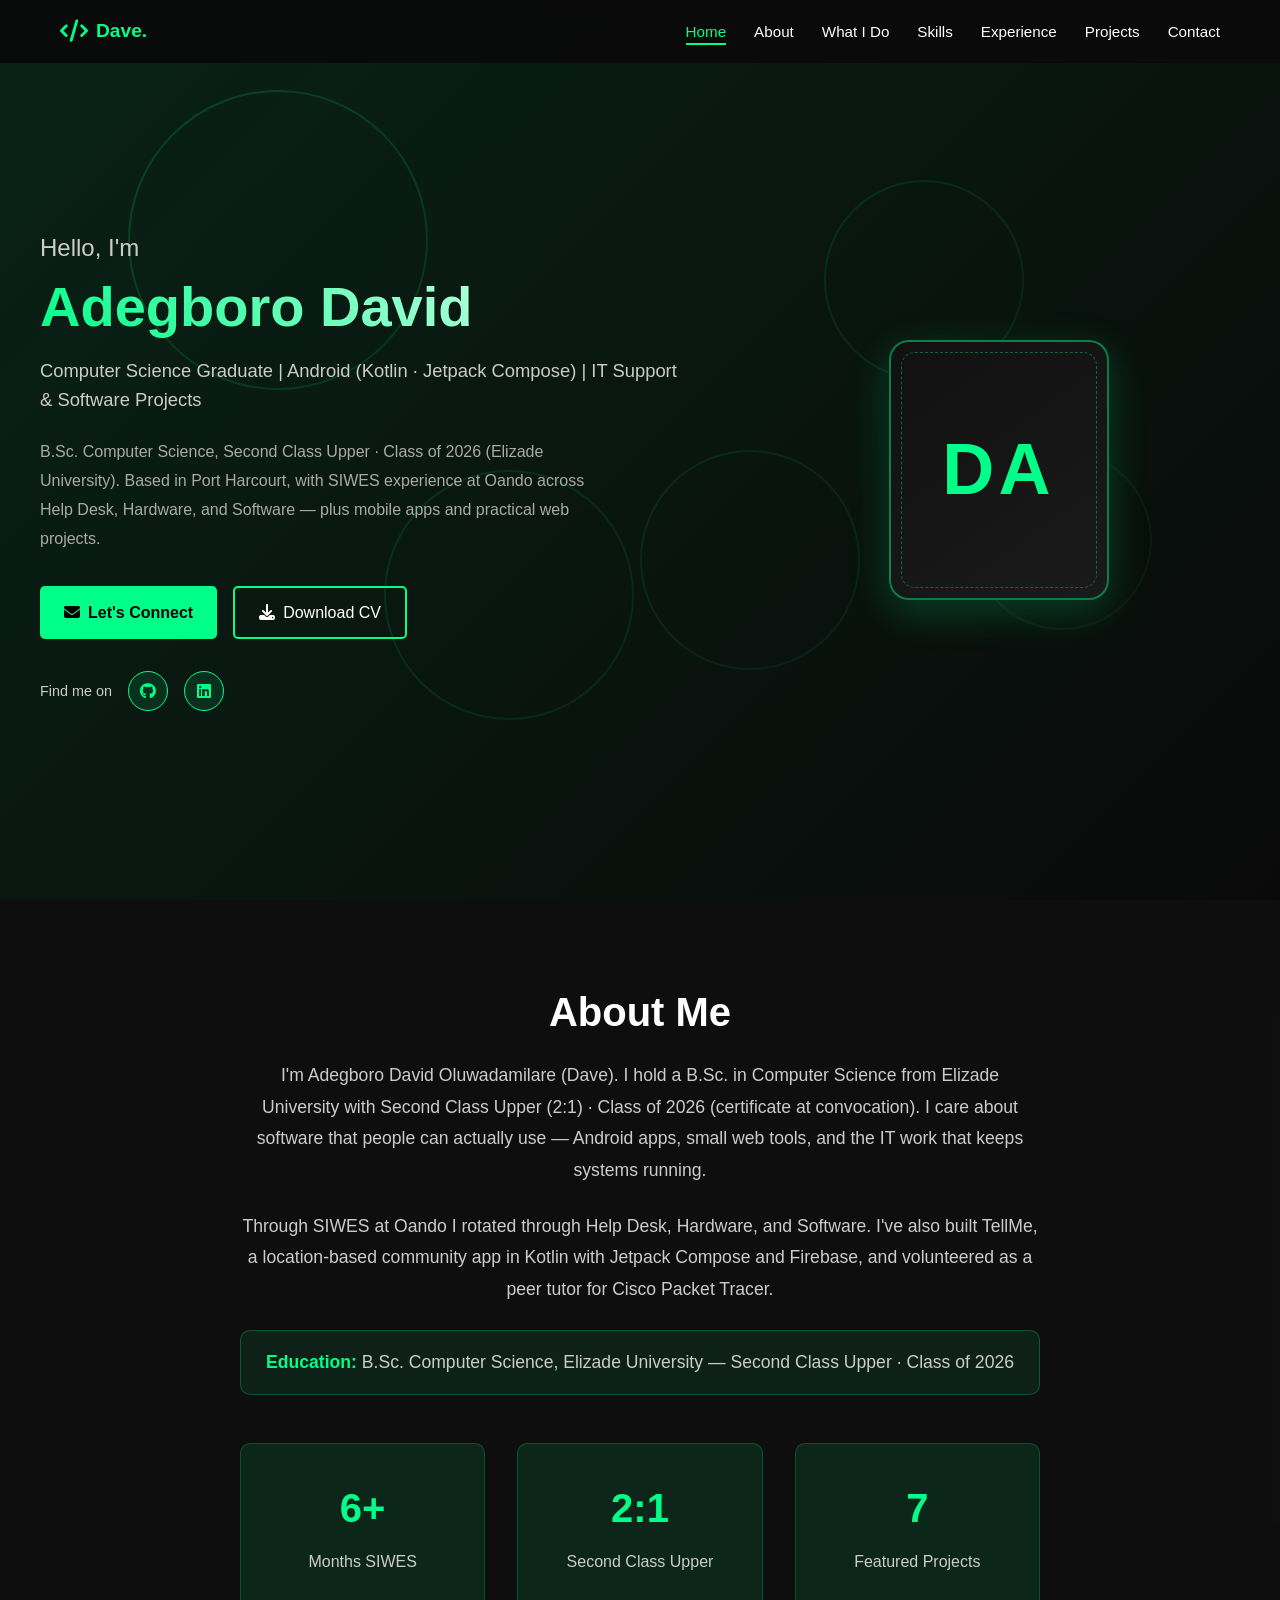
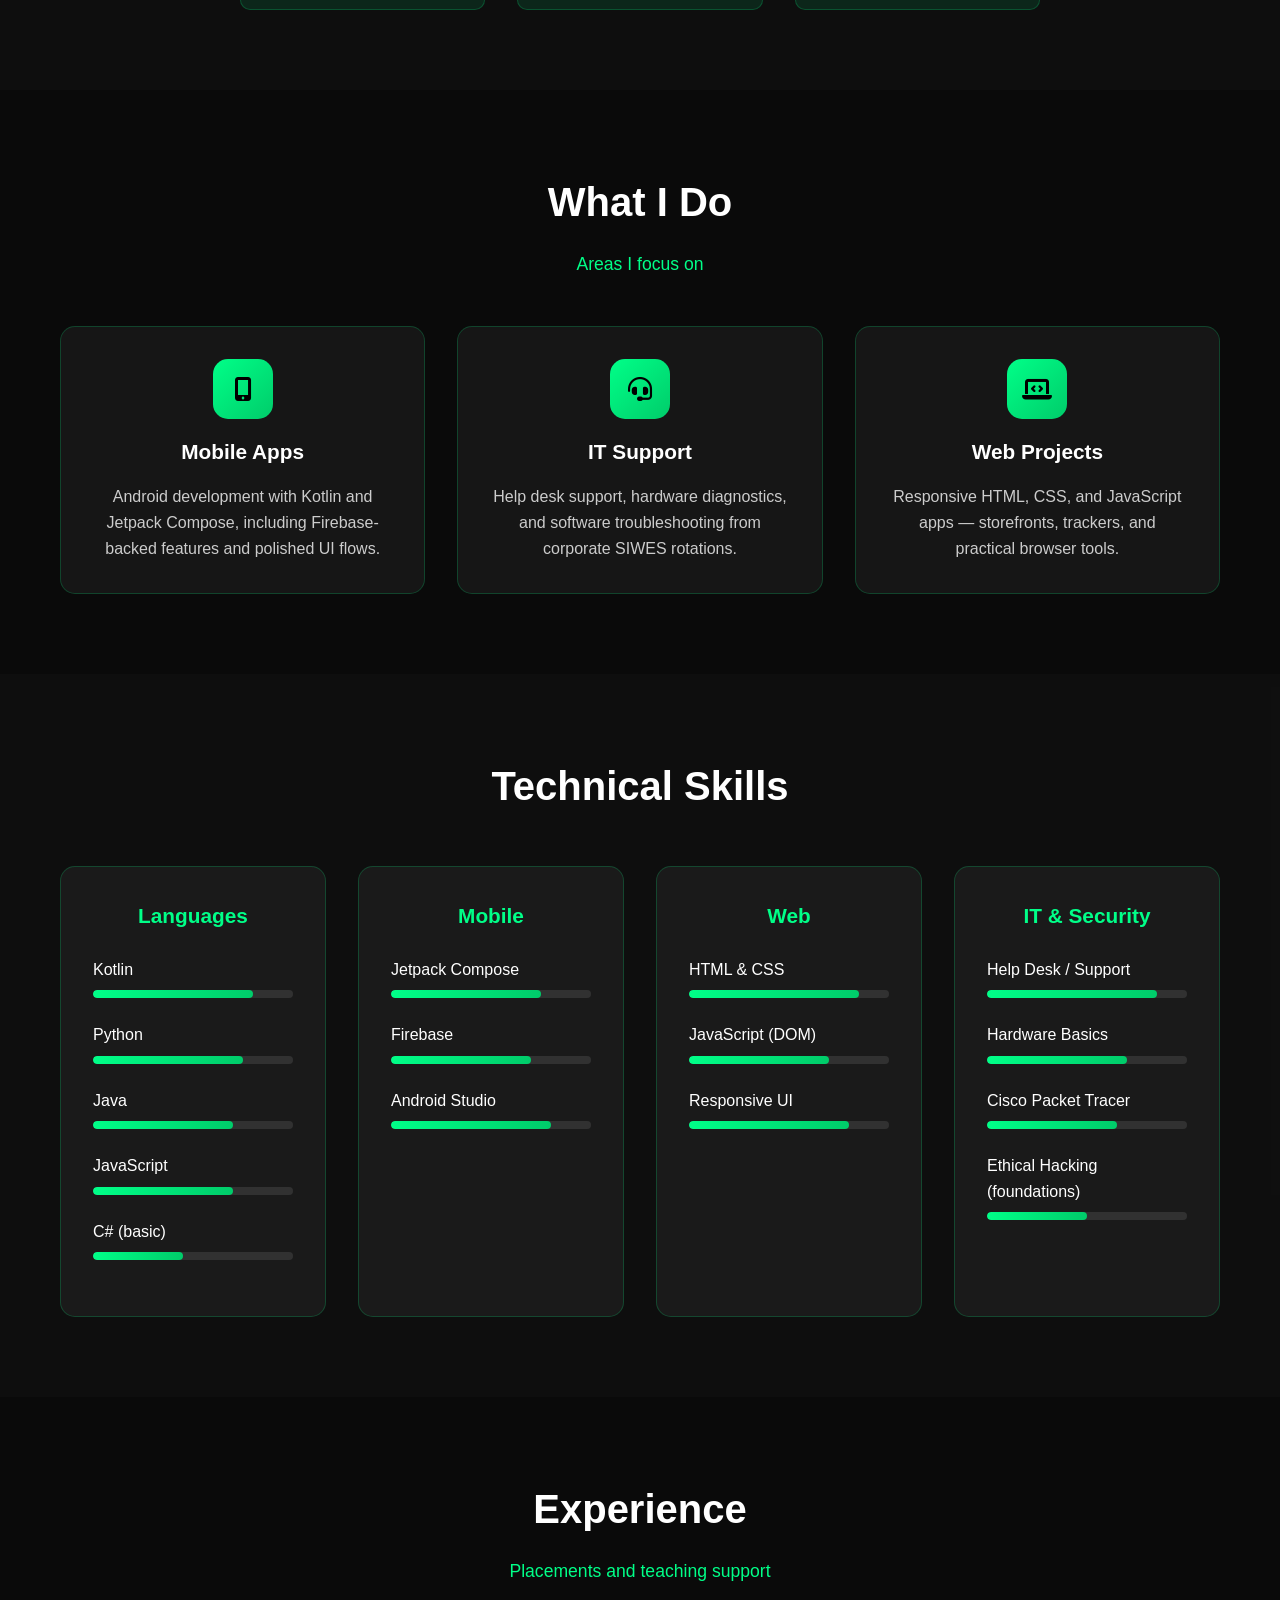
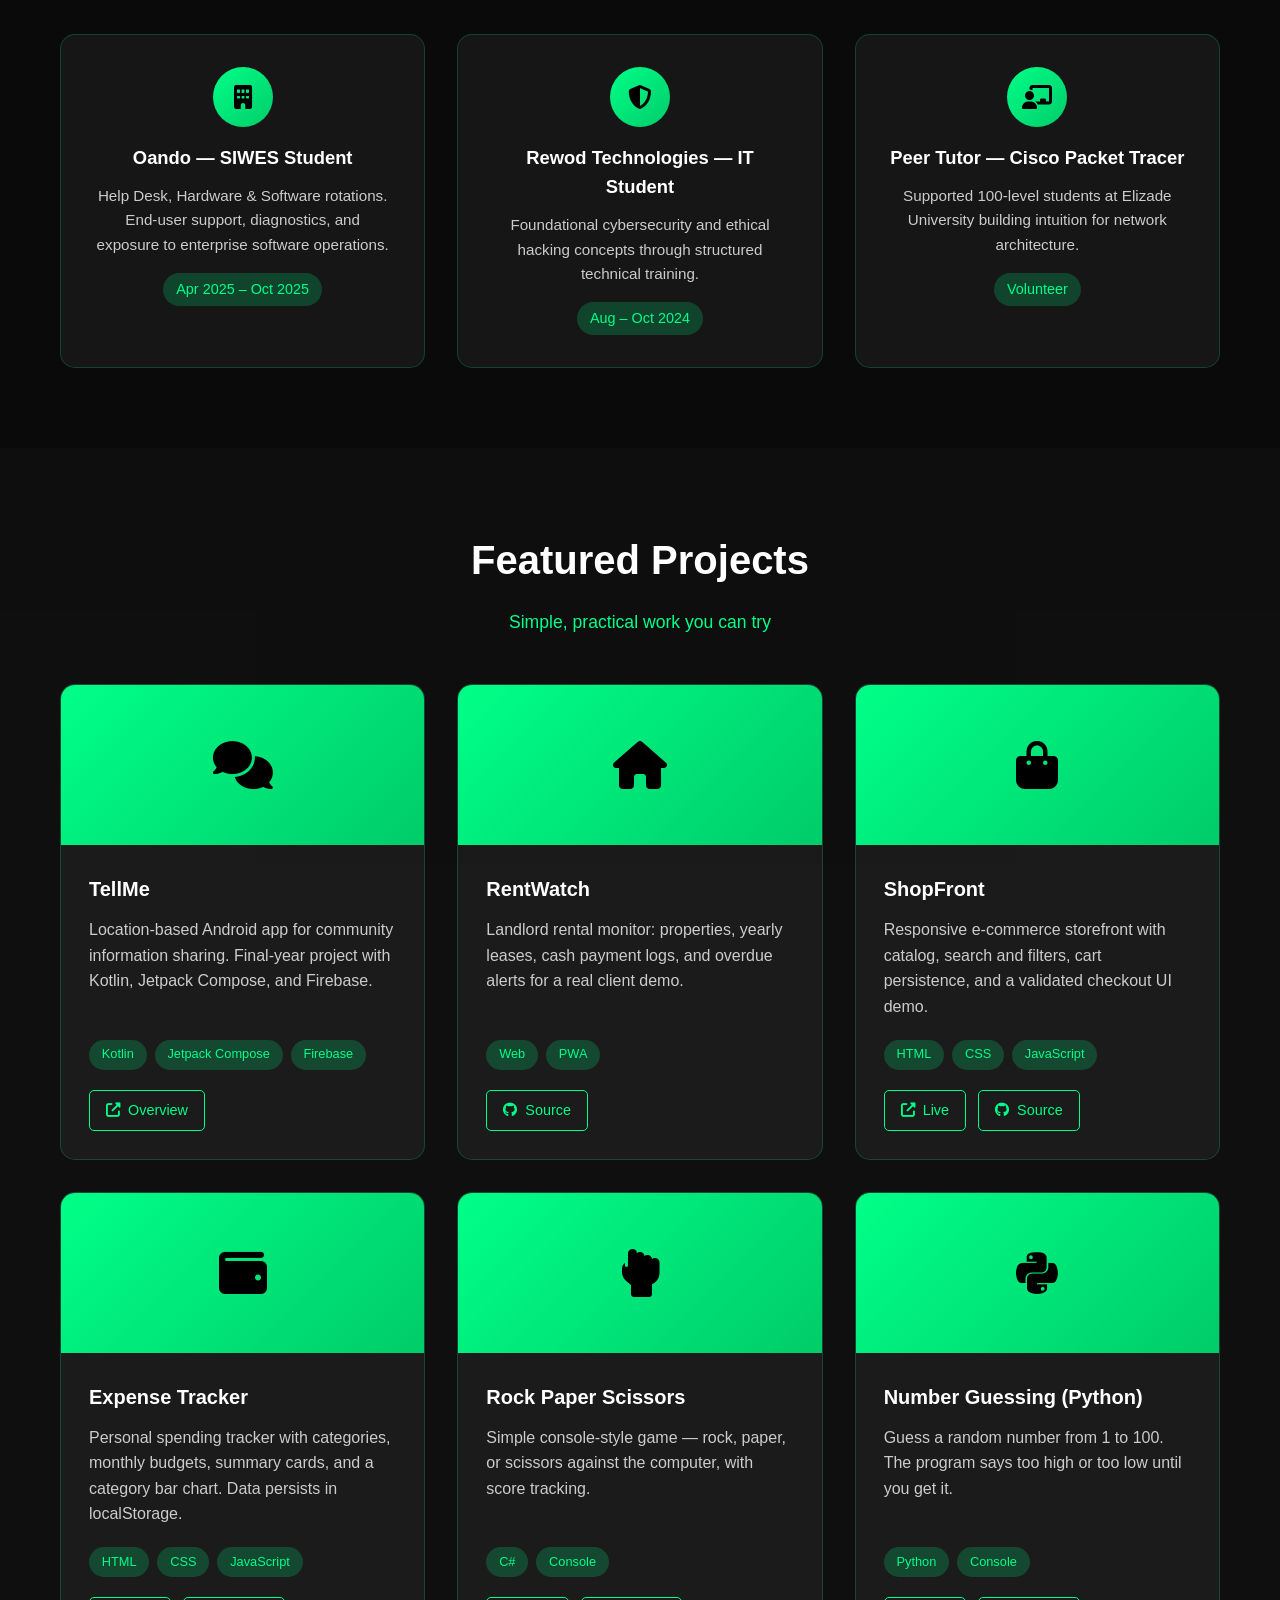
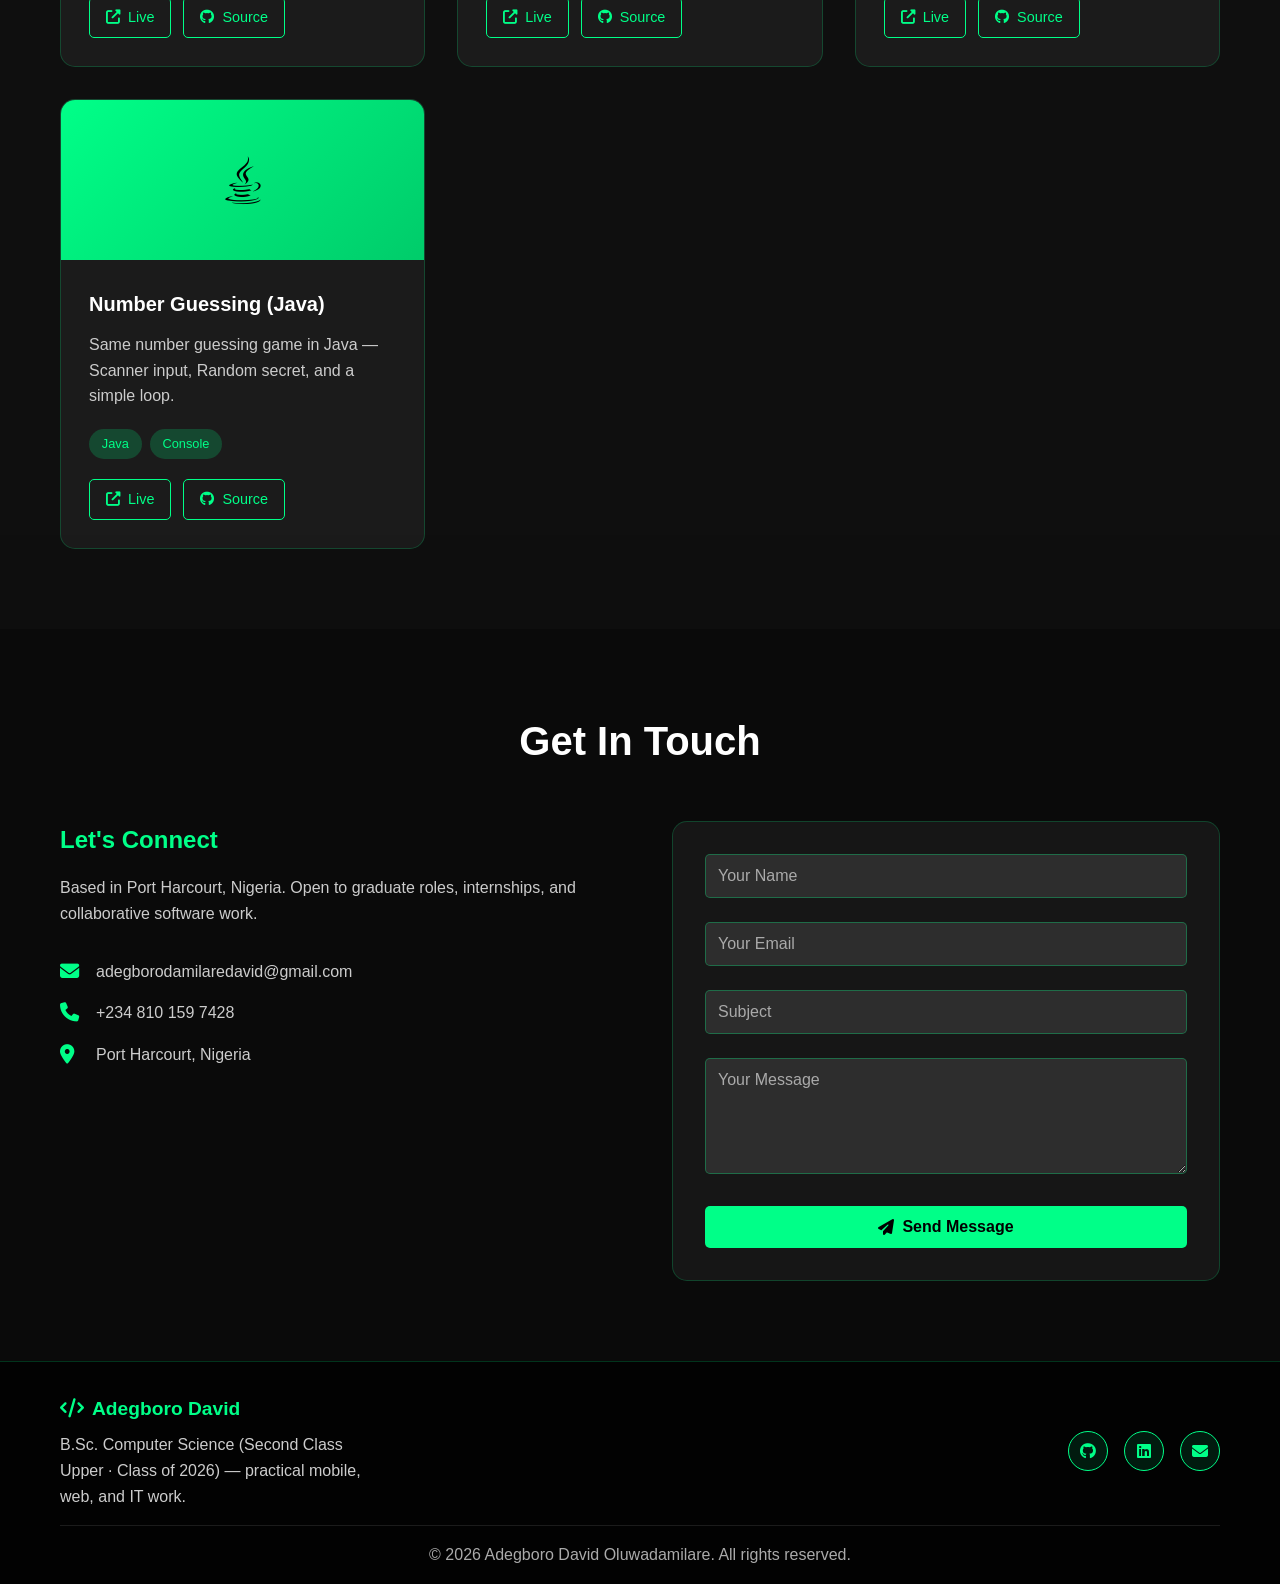
==== commit 4df4b53e: "Note Second Class Upper (2:1) on education and bio Highlight Elizade University B.Sc. Computer Scien" ====
--- a/index.html
+++ b/index.html
@@ -3,7 +3,7 @@
 <head>
   <meta charset="UTF-8" />
   <meta name="viewport" content="width=device-width, initial-scale=1.0" />
-  <meta name="description" content="Adegboro David Oluwadamilare (Dave) — Computer Science Graduate. Android (Kotlin · Jetpack Compose), IT Support &amp; Software Projects." />
+  <meta name="description" content="Adegboro David Oluwadamilare (Dave) — B.Sc. Computer Science, Second Class Upper (Elizade University, Class of 2026). Android (Kotlin · Jetpack Compose), IT Support &amp; Software Projects." />
   <title>Dave Adegboro · Portfolio</title>
   <link rel="stylesheet" href="https://cdnjs.cloudflare.com/ajax/libs/font-awesome/6.5.1/css/all.min.css" />
   <link rel="stylesheet" href="css/styles.css" />
@@ -49,9 +49,9 @@
             <h1 class="hero-name">Adegboro David</h1>
             <p class="hero-title">Computer Science Graduate | Android (Kotlin · Jetpack Compose) | IT Support &amp; Software Projects</p>
             <p class="hero-description">
-              Elizade University graduate (class of 2026) based in Port Harcourt.
-              SIWES experience at Oando across Help Desk, Hardware, and Software —
-              plus mobile apps and practical web projects.
+              B.Sc. Computer Science, Second Class Upper · Class of 2026 (Elizade University).
+              Based in Port Harcourt, with SIWES experience at Oando across Help Desk,
+              Hardware, and Software — plus mobile apps and practical web projects.
             </p>
             <div class="hero-buttons">
               <a class="cta-button" href="#contact">
@@ -87,8 +87,9 @@
         <div class="about-content">
           <div class="about-text">
             <p>
-              I'm Adegboro David Oluwadamilare (Dave), a B.Sc. Computer Science graduate
-              from Elizade University. I care about software that people can actually use —
+              I'm Adegboro David Oluwadamilare (Dave). I hold a B.Sc. in Computer Science
+              from Elizade University with Second Class Upper (2:1) · Class of 2026
+              (certificate at convocation). I care about software that people can actually use —
               Android apps, small web tools, and the IT work that keeps systems running.
             </p>
             <p>
@@ -96,14 +97,18 @@
               I've also built TellMe, a location-based community app in Kotlin with Jetpack
               Compose and Firebase, and volunteered as a peer tutor for Cisco Packet Tracer.
             </p>
+            <p class="education-line">
+              <strong>Education:</strong> B.Sc. Computer Science, Elizade University —
+              Second Class Upper · Class of 2026
+            </p>
             <div class="stats">
               <div class="stat">
                 <h3>6+</h3>
                 <p>Months SIWES</p>
               </div>
               <div class="stat">
-                <h3>2026</h3>
-                <p>CS Graduate</p>
+                <h3>2:1</h3>
+                <p>Second Class Upper</p>
               </div>
               <div class="stat">
                 <h3>7</h3>
@@ -407,7 +412,7 @@
             <i class="fas fa-code"></i>
             <span>Adegboro David</span>
           </div>
-          <p>Computer Science graduate building practical mobile, web, and IT solutions.</p>
+          <p>B.Sc. Computer Science (Second Class Upper · Class of 2026) — practical mobile, web, and IT work.</p>
         </div>
         <div class="footer-right">
           <div class="footer-social">
--- a/css/styles.css
+++ b/css/styles.css
@@ -459,6 +459,21 @@
   color: #cccccc;
   margin: 0;
   font-size: 1rem !important;
+}
+
+
+.education-line {
+  margin-top: 1.5rem;
+  padding: 1rem 1.25rem;
+  background: rgba(0, 255, 136, 0.08);
+  border: 1px solid rgba(0, 255, 136, 0.25);
+  border-radius: 10px;
+  color: #cccccc;
+  font-size: 1.05rem;
+}
+
+.education-line strong {
+  color: #00ff88;
 }
 
 /* Services */
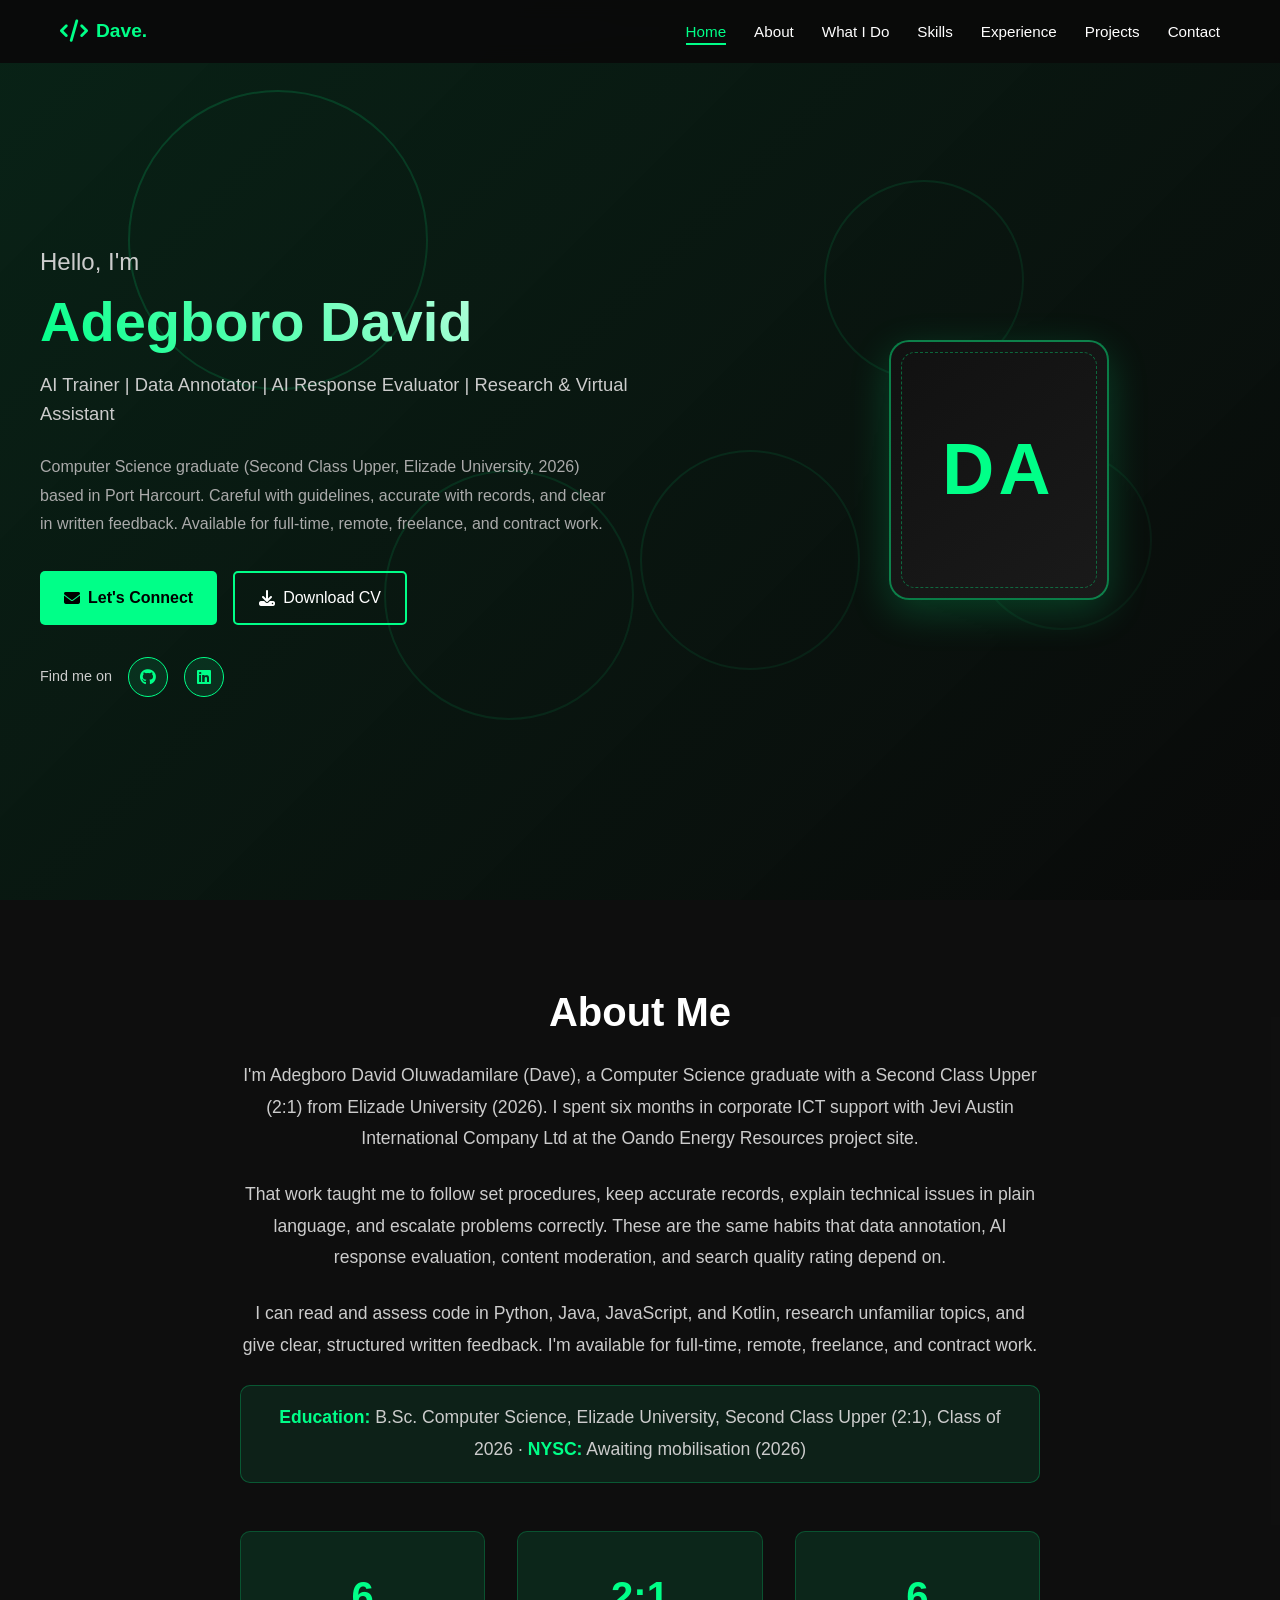
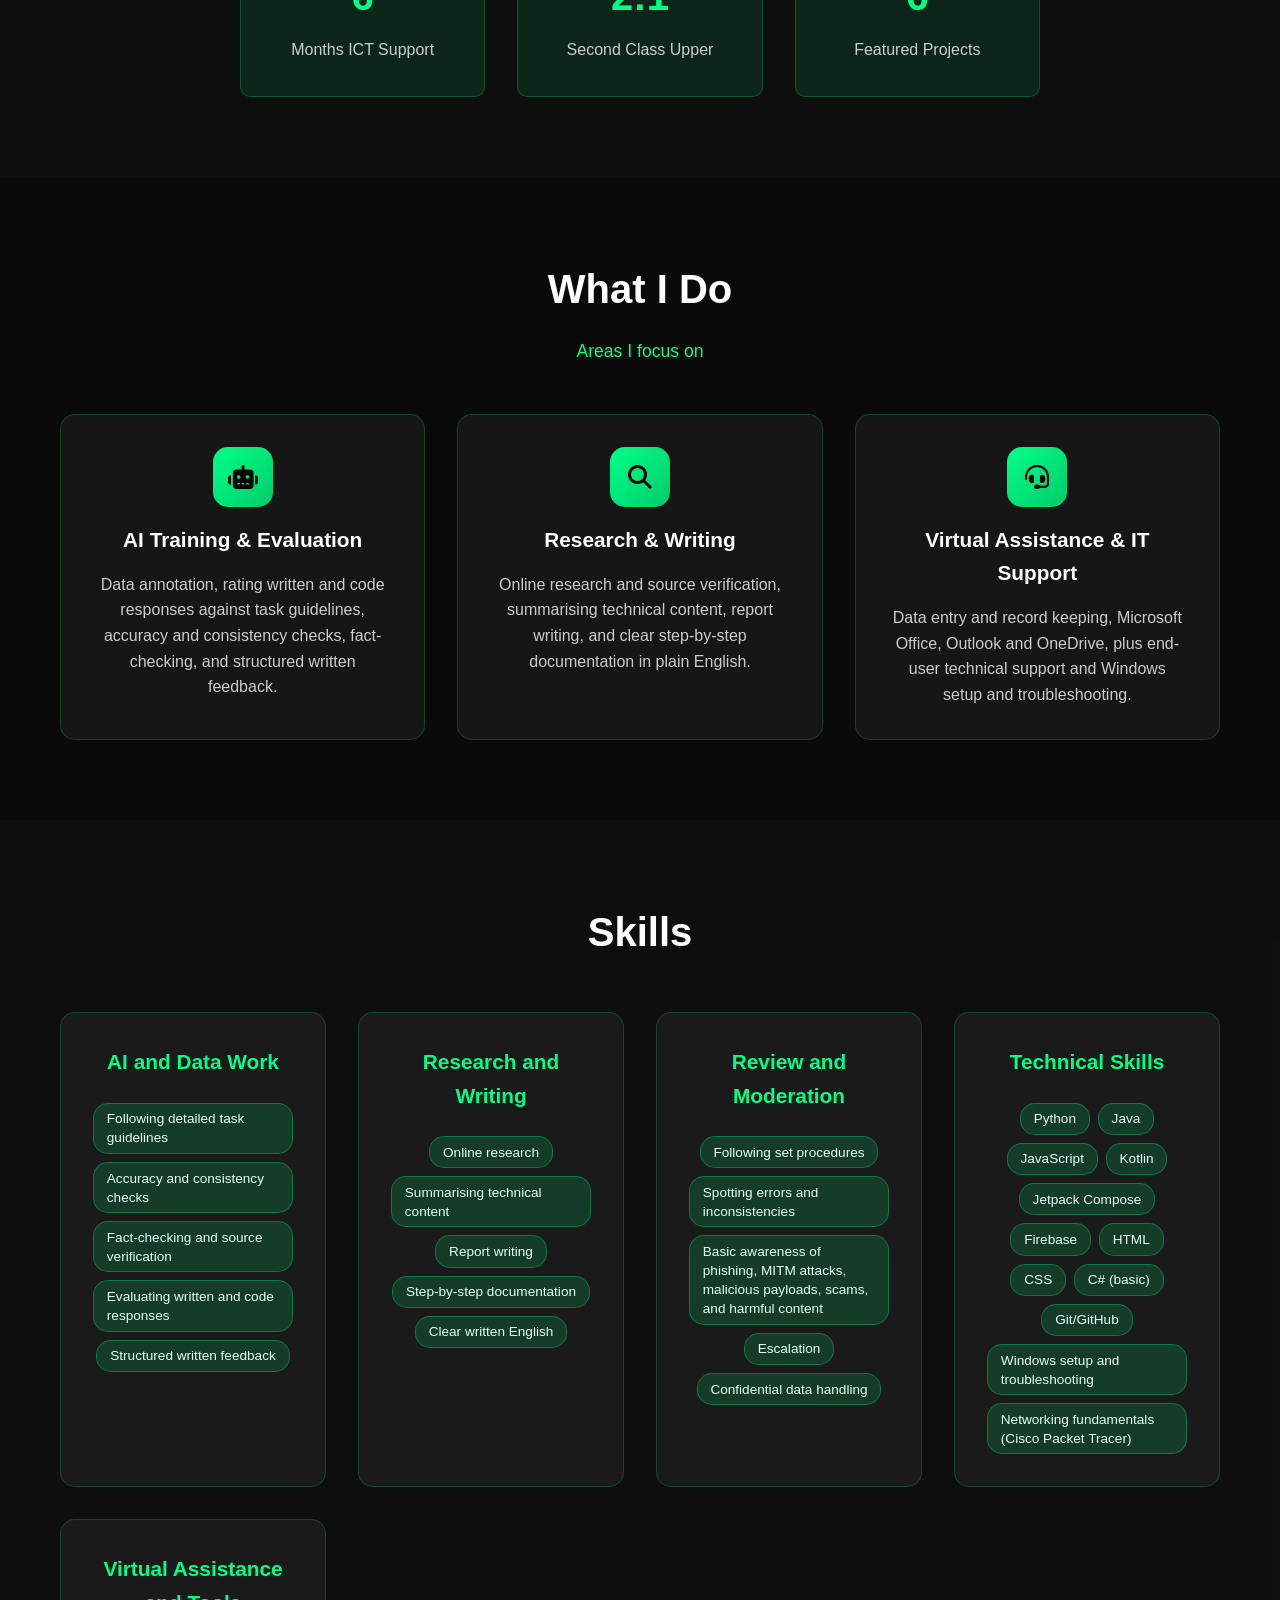
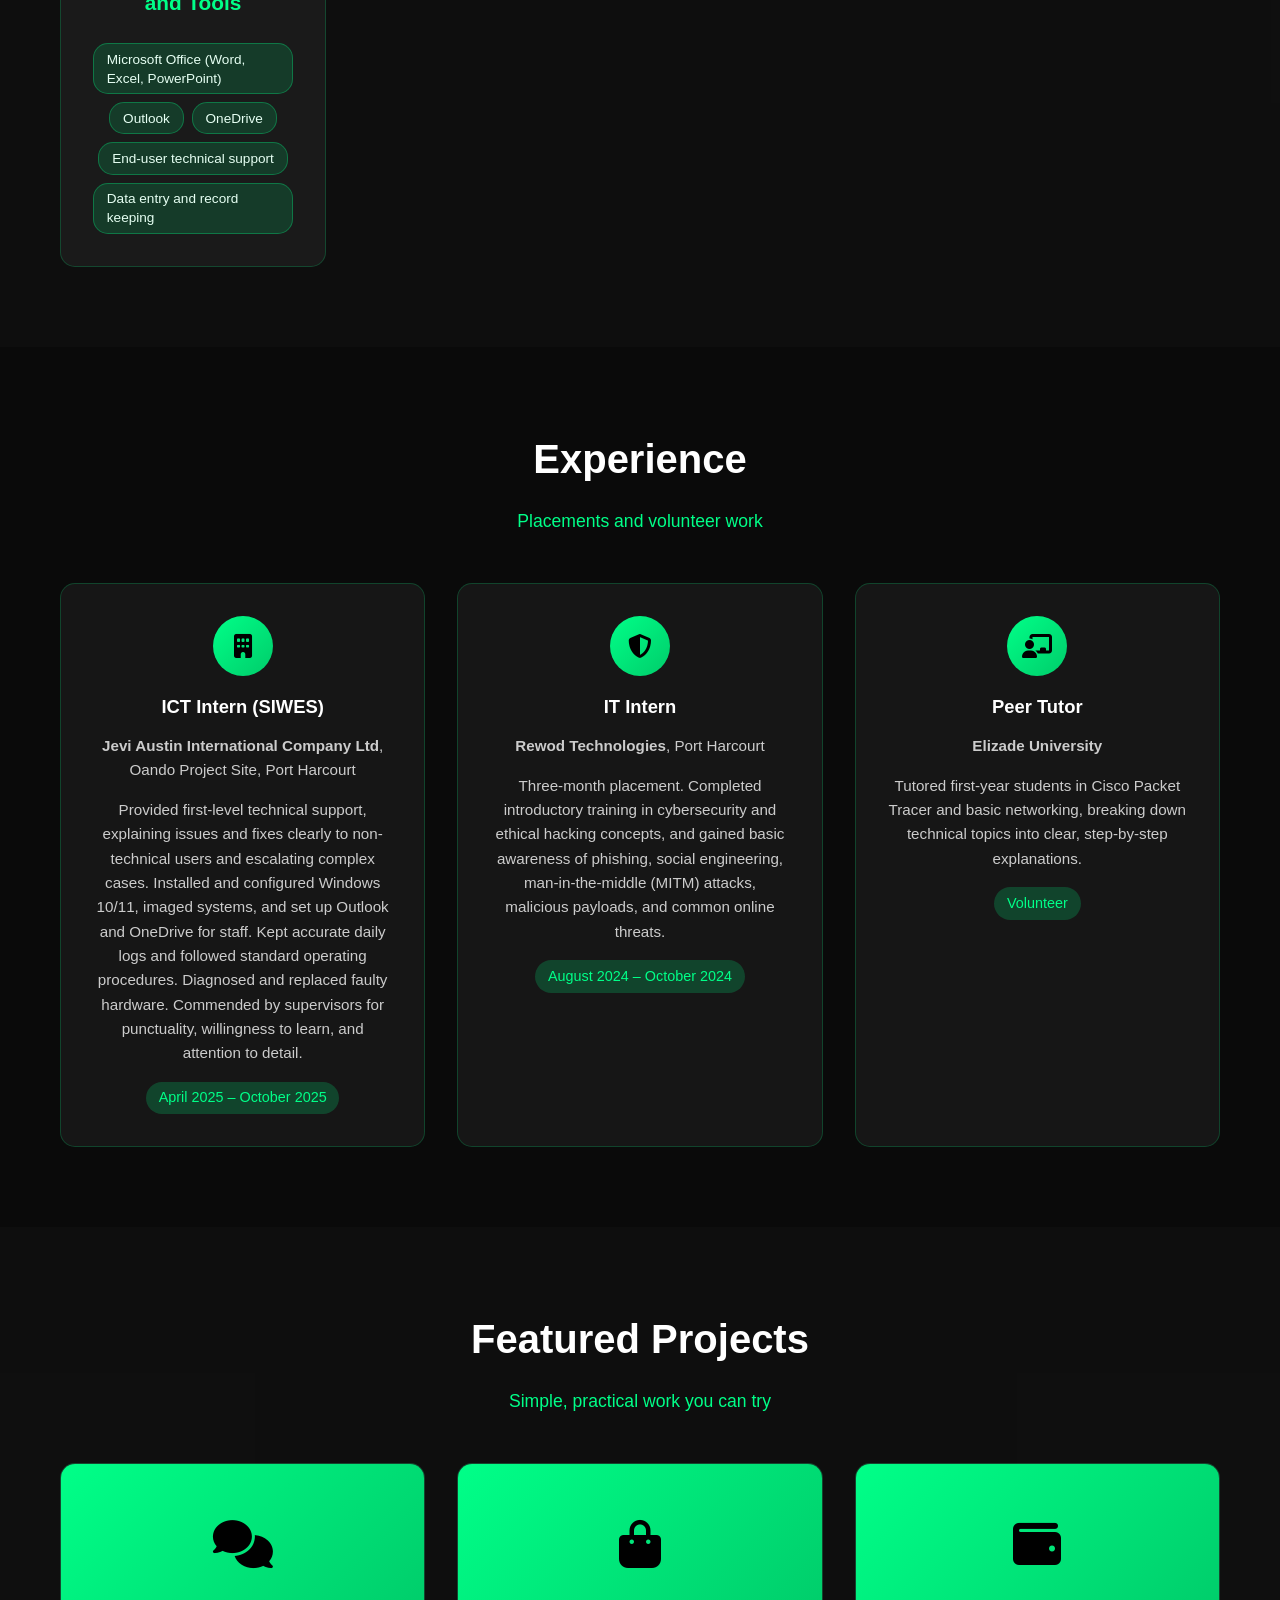
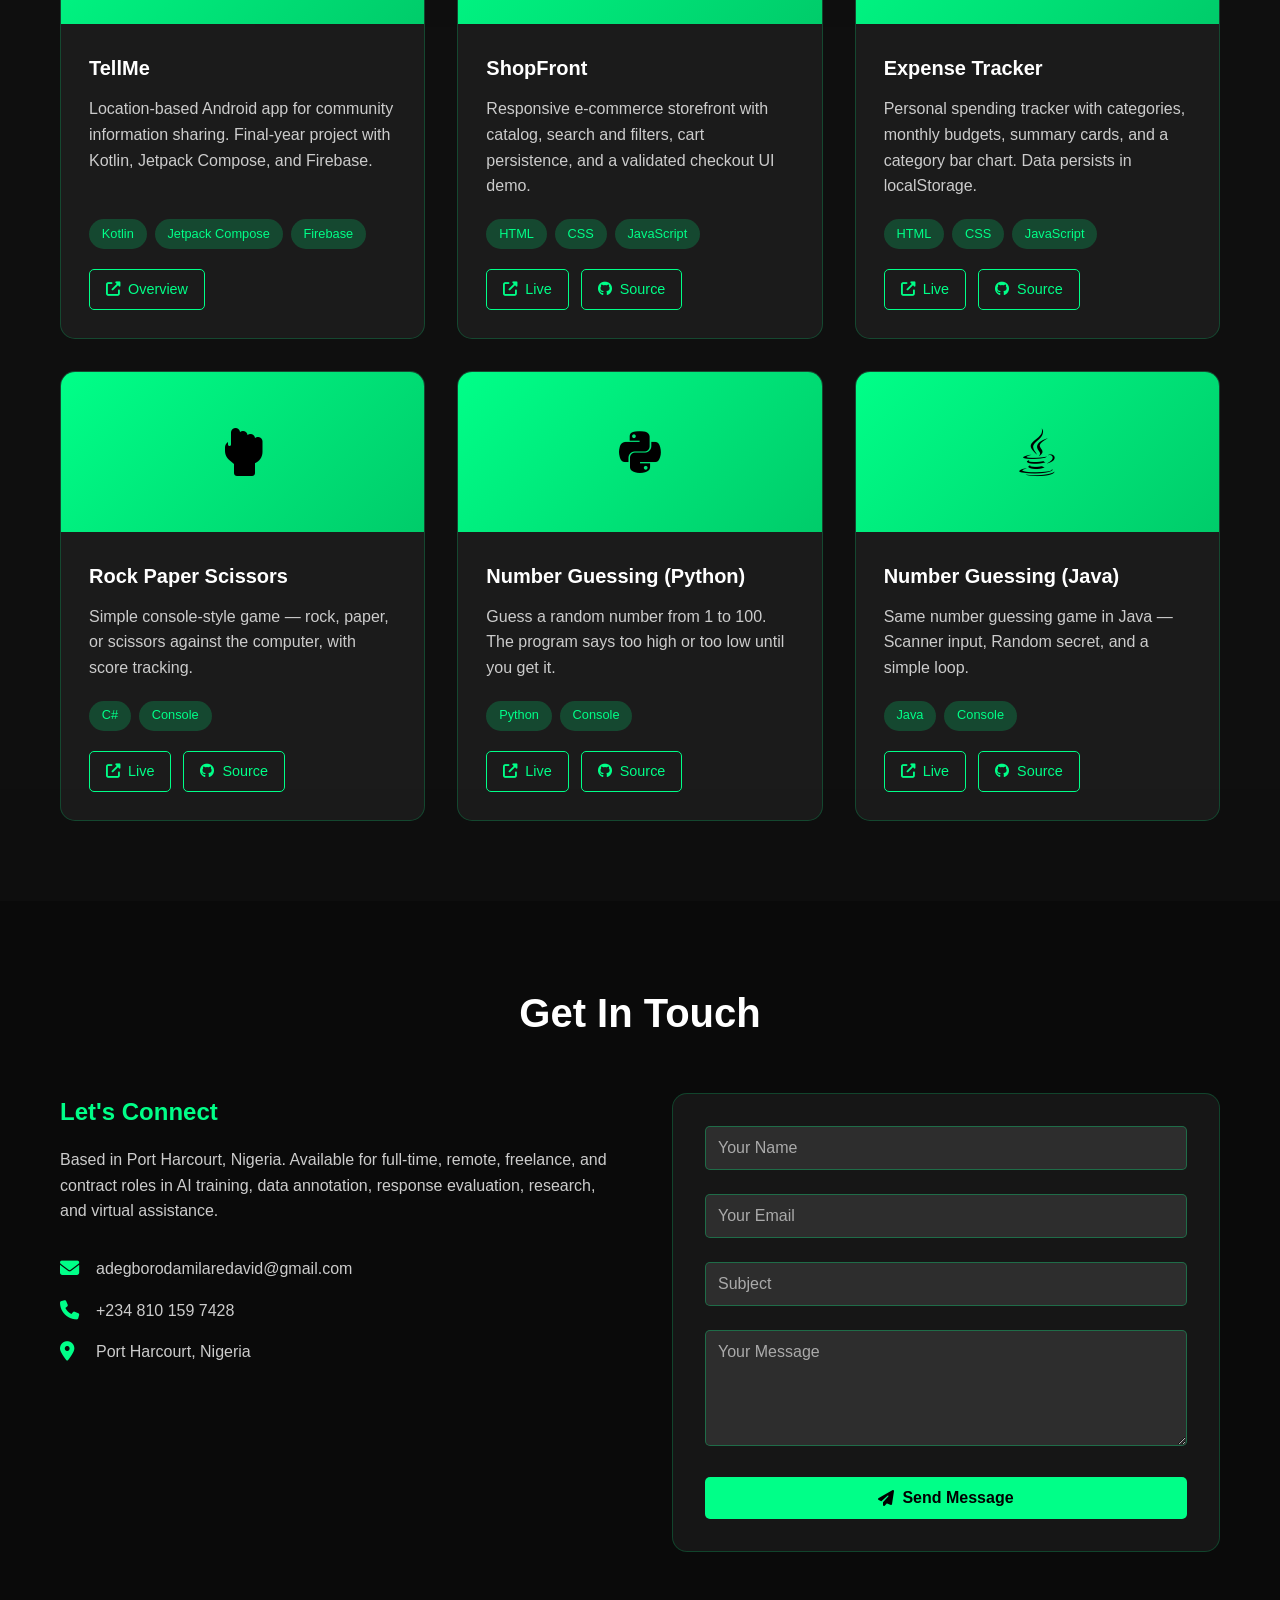
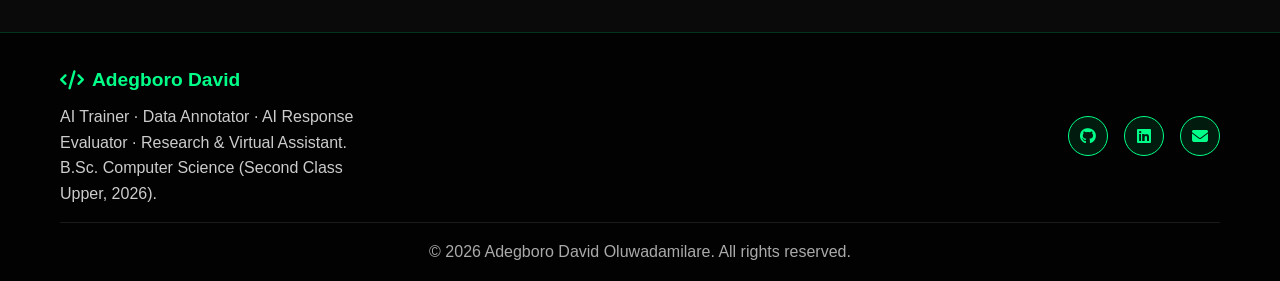
==== commit 8ae373a0: "Update portfolio content for AI training and evaluation roles and refresh CV" ====
--- a/index.html
+++ b/index.html
@@ -3,7 +3,7 @@
 <head>
   <meta charset="UTF-8" />
   <meta name="viewport" content="width=device-width, initial-scale=1.0" />
-  <meta name="description" content="Adegboro David Oluwadamilare (Dave) — B.Sc. Computer Science, Second Class Upper (Elizade University, Class of 2026). Android (Kotlin · Jetpack Compose), IT Support &amp; Software Projects." />
+  <meta name="description" content="Adegboro David Oluwadamilare (Dave): AI Trainer, Data Annotator, AI Response Evaluator, and Research &amp; Virtual Assistant. B.Sc. Computer Science, Second Class Upper (Elizade University, 2026). Available for remote, freelance, and contract work." />
   <title>Dave Adegboro · Portfolio</title>
   <link rel="stylesheet" href="https://cdnjs.cloudflare.com/ajax/libs/font-awesome/6.5.1/css/all.min.css" />
   <link rel="stylesheet" href="css/styles.css" />
@@ -47,11 +47,11 @@
           <div class="hero-text">
             <p class="hero-greeting">Hello, I'm</p>
             <h1 class="hero-name">Adegboro David</h1>
-            <p class="hero-title">Computer Science Graduate | Android (Kotlin · Jetpack Compose) | IT Support &amp; Software Projects</p>
+            <p class="hero-title">AI Trainer | Data Annotator | AI Response Evaluator | Research &amp; Virtual Assistant</p>
             <p class="hero-description">
-              B.Sc. Computer Science, Second Class Upper · Class of 2026 (Elizade University).
-              Based in Port Harcourt, with SIWES experience at Oando across Help Desk,
-              Hardware, and Software — plus mobile apps and practical web projects.
+              Computer Science graduate (Second Class Upper, Elizade University, 2026) based in Port Harcourt.
+              Careful with guidelines, accurate with records, and clear in written feedback.
+              Available for full-time, remote, freelance, and contract work.
             </p>
             <div class="hero-buttons">
               <a class="cta-button" href="#contact">
@@ -87,31 +87,37 @@
         <div class="about-content">
           <div class="about-text">
             <p>
-              I'm Adegboro David Oluwadamilare (Dave). I hold a B.Sc. in Computer Science
-              from Elizade University with Second Class Upper (2:1) · Class of 2026
-              (certificate at convocation). I care about software that people can actually use —
-              Android apps, small web tools, and the IT work that keeps systems running.
+              I'm Adegboro David Oluwadamilare (Dave), a Computer Science graduate with a
+              Second Class Upper (2:1) from Elizade University (2026). I spent six months in
+              corporate ICT support with Jevi Austin International Company Ltd at the Oando
+              Energy Resources project site.
             </p>
             <p>
-              Through SIWES at Oando I rotated through Help Desk, Hardware, and Software.
-              I've also built TellMe, a location-based community app in Kotlin with Jetpack
-              Compose and Firebase, and volunteered as a peer tutor for Cisco Packet Tracer.
+              That work taught me to follow set procedures, keep accurate records, explain
+              technical issues in plain language, and escalate problems correctly. These are the
+              same habits that data annotation, AI response evaluation, content moderation, and
+              search quality rating depend on.
+            </p>
+            <p>
+              I can read and assess code in Python, Java, JavaScript, and Kotlin, research
+              unfamiliar topics, and give clear, structured written feedback. I'm available for
+              full-time, remote, freelance, and contract work.
             </p>
             <p class="education-line">
-              <strong>Education:</strong> B.Sc. Computer Science, Elizade University —
-              Second Class Upper · Class of 2026
+              <strong>Education:</strong> B.Sc. Computer Science, Elizade University,
+              Second Class Upper (2:1), Class of 2026 &middot; <strong>NYSC:</strong> Awaiting mobilisation (2026)
             </p>
             <div class="stats">
               <div class="stat">
-                <h3>6+</h3>
-                <p>Months SIWES</p>
+                <h3>6</h3>
+                <p>Months ICT Support</p>
               </div>
               <div class="stat">
                 <h3>2:1</h3>
                 <p>Second Class Upper</p>
               </div>
               <div class="stat">
-                <h3>7</h3>
+                <h3>6</h3>
                 <p>Featured Projects</p>
               </div>
             </div>
@@ -126,19 +132,19 @@
         <p class="section-subtitle">Areas I focus on</p>
         <div class="services-grid">
           <div class="service-card">
-            <div class="service-icon"><i class="fas fa-mobile-alt"></i></div>
-            <h3>Mobile Apps</h3>
-            <p>Android development with Kotlin and Jetpack Compose, including Firebase-backed features and polished UI flows.</p>
+            <div class="service-icon"><i class="fas fa-robot"></i></div>
+            <h3>AI Training &amp; Evaluation</h3>
+            <p>Data annotation, rating written and code responses against task guidelines, accuracy and consistency checks, fact-checking, and structured written feedback.</p>
+          </div>
+          <div class="service-card">
+            <div class="service-icon"><i class="fas fa-search"></i></div>
+            <h3>Research &amp; Writing</h3>
+            <p>Online research and source verification, summarising technical content, report writing, and clear step-by-step documentation in plain English.</p>
           </div>
           <div class="service-card">
             <div class="service-icon"><i class="fas fa-headset"></i></div>
-            <h3>IT Support</h3>
-            <p>Help desk support, hardware diagnostics, and software troubleshooting from corporate SIWES rotations.</p>
-          </div>
-          <div class="service-card">
-            <div class="service-icon"><i class="fas fa-laptop-code"></i></div>
-            <h3>Web Projects</h3>
-            <p>Responsive HTML, CSS, and JavaScript apps — storefronts, trackers, and practical browser tools.</p>
+            <h3>Virtual Assistance &amp; IT Support</h3>
+            <p>Data entry and record keeping, Microsoft Office, Outlook and OneDrive, plus end-user technical support and Windows setup and troubleshooting.</p>
           </div>
         </div>
       </div>
@@ -146,78 +152,36 @@
 
     <section id="skills" class="skills">
       <div class="container">
-        <h2 class="section-title">Technical Skills</h2>
+        <h2 class="section-title">Skills</h2>
         <div class="skills-grid">
           <div class="skill-category">
-            <h3>Languages</h3>
-            <div class="skill-item">
-              <span>Kotlin</span>
-              <div class="skill-bar"><div class="skill-progress" data-width="80%"></div></div>
-            </div>
-            <div class="skill-item">
-              <span>Python</span>
-              <div class="skill-bar"><div class="skill-progress" data-width="75%"></div></div>
-            </div>
-            <div class="skill-item">
-              <span>Java</span>
-              <div class="skill-bar"><div class="skill-progress" data-width="70%"></div></div>
-            </div>
-            <div class="skill-item">
-              <span>JavaScript</span>
-              <div class="skill-bar"><div class="skill-progress" data-width="70%"></div></div>
-            </div>
-            <div class="skill-item">
-              <span>C# (basic)</span>
-              <div class="skill-bar"><div class="skill-progress" data-width="45%"></div></div>
-            </div>
-          </div>
-          <div class="skill-category">
-            <h3>Mobile</h3>
-            <div class="skill-item">
-              <span>Jetpack Compose</span>
-              <div class="skill-bar"><div class="skill-progress" data-width="75%"></div></div>
-            </div>
-            <div class="skill-item">
-              <span>Firebase</span>
-              <div class="skill-bar"><div class="skill-progress" data-width="70%"></div></div>
-            </div>
-            <div class="skill-item">
-              <span>Android Studio</span>
-              <div class="skill-bar"><div class="skill-progress" data-width="80%"></div></div>
-            </div>
-          </div>
-          <div class="skill-category">
-            <h3>Web</h3>
-            <div class="skill-item">
-              <span>HTML &amp; CSS</span>
-              <div class="skill-bar"><div class="skill-progress" data-width="85%"></div></div>
-            </div>
-            <div class="skill-item">
-              <span>JavaScript (DOM)</span>
-              <div class="skill-bar"><div class="skill-progress" data-width="70%"></div></div>
-            </div>
-            <div class="skill-item">
-              <span>Responsive UI</span>
-              <div class="skill-bar"><div class="skill-progress" data-width="80%"></div></div>
-            </div>
-          </div>
-          <div class="skill-category">
-            <h3>IT &amp; Security</h3>
-            <div class="skill-item">
-              <span>Help Desk / Support</span>
-              <div class="skill-bar"><div class="skill-progress" data-width="85%"></div></div>
-            </div>
-            <div class="skill-item">
-              <span>Hardware Basics</span>
-              <div class="skill-bar"><div class="skill-progress" data-width="70%"></div></div>
-            </div>
-            <div class="skill-item">
-              <span>Cisco Packet Tracer</span>
-              <div class="skill-bar"><div class="skill-progress" data-width="65%"></div></div>
-            </div>
-            <div class="skill-item">
-              <span>Ethical Hacking (foundations)</span>
-              <div class="skill-bar"><div class="skill-progress" data-width="50%"></div></div>
+            <h3>AI and Data Work</h3>
+            <div class="skill-tags">
+              <span>Following detailed task guidelines</span><span>Accuracy and consistency checks</span><span>Fact-checking and source verification</span><span>Evaluating written and code responses</span><span>Structured written feedback</span>
+            </div>
+          </div>
+          <div class="skill-category">
+            <h3>Research and Writing</h3>
+            <div class="skill-tags">
+              <span>Online research</span><span>Summarising technical content</span><span>Report writing</span><span>Step-by-step documentation</span><span>Clear written English</span>
+            </div>
+          </div>
+          <div class="skill-category">
+            <h3>Review and Moderation</h3>
+            <div class="skill-tags">
+              <span>Following set procedures</span><span>Spotting errors and inconsistencies</span><span>Basic awareness of phishing, MITM attacks, malicious payloads, scams, and harmful content</span><span>Escalation</span><span>Confidential data handling</span>
+            </div>
+          </div>
+          <div class="skill-category">
+            <h3>Technical Skills</h3>
+            <div class="skill-tags">
+              <span>Python</span><span>Java</span><span>JavaScript</span><span>Kotlin</span><span>Jetpack Compose</span><span>Firebase</span><span>HTML</span><span>CSS</span><span>C# (basic)</span><span>Git/GitHub</span><span>Windows setup and troubleshooting</span><span>Networking fundamentals (Cisco Packet Tracer)</span>
+            </div>
+          </div>
+          <div class="skill-category">
+            <h3>Virtual Assistance and Tools</h3>
+            <div class="skill-tags">
+              <span>Microsoft Office (Word, Excel, PowerPoint)</span><span>Outlook</span><span>OneDrive</span><span>End-user technical support</span><span>Data entry and record keeping</span>
             </div>
           </div>
         </div>
@@ -227,24 +191,27 @@
     <section id="experience" class="experience">
       <div class="container">
         <h2 class="section-title">Experience</h2>
-        <p class="section-subtitle">Placements and teaching support</p>
+        <p class="section-subtitle">Placements and volunteer work</p>
         <div class="cert-grid">
           <div class="cert-card">
             <div class="cert-icon"><i class="fas fa-building"></i></div>
-            <h3>Oando — SIWES Student</h3>
-            <p>Help Desk, Hardware &amp; Software rotations. End-user support, diagnostics, and exposure to enterprise software operations.</p>
-            <span class="cert-date">Apr 2025 – Oct 2025</span>
+            <h3>ICT Intern (SIWES)</h3>
+            <p><strong>Jevi Austin International Company Ltd</strong>, Oando Project Site, Port Harcourt</p>
+            <p>Provided first-level technical support, explaining issues and fixes clearly to non-technical users and escalating complex cases. Installed and configured Windows 10/11, imaged systems, and set up Outlook and OneDrive for staff. Kept accurate daily logs and followed standard operating procedures. Diagnosed and replaced faulty hardware. Commended by supervisors for punctuality, willingness to learn, and attention to detail.</p>
+            <span class="cert-date">April 2025 – October 2025</span>
           </div>
           <div class="cert-card">
             <div class="cert-icon"><i class="fas fa-shield-alt"></i></div>
-            <h3>Rewod Technologies — IT Student</h3>
-            <p>Foundational cybersecurity and ethical hacking concepts through structured technical training.</p>
-            <span class="cert-date">Aug – Oct 2024</span>
+            <h3>IT Intern</h3>
+            <p><strong>Rewod Technologies</strong>, Port Harcourt</p>
+            <p>Three-month placement. Completed introductory training in cybersecurity and ethical hacking concepts, and gained basic awareness of phishing, social engineering, man-in-the-middle (MITM) attacks, malicious payloads, and common online threats.</p>
+            <span class="cert-date">August 2024 – October 2024</span>
           </div>
           <div class="cert-card">
             <div class="cert-icon"><i class="fas fa-chalkboard-teacher"></i></div>
-            <h3>Peer Tutor — Cisco Packet Tracer</h3>
-            <p>Supported 100-level students at Elizade University building intuition for network architecture.</p>
+            <h3>Peer Tutor</h3>
+            <p><strong>Elizade University</strong></p>
+            <p>Tutored first-year students in Cisco Packet Tracer and basic networking, breaking down technical topics into clear, step-by-step explanations.</p>
             <span class="cert-date">Volunteer</span>
           </div>
         </div>
@@ -270,19 +237,6 @@
             </div>
           </article>
 
-          <article class="project-card">
-            <div class="project-image"><i class="fas fa-home"></i></div>
-            <div class="project-content">
-              <h3>RentWatch</h3>
-              <p>Landlord rental monitor: properties, yearly leases, cash payment logs, and overdue alerts for a real client demo.</p>
-              <div class="project-tech">
-                <span>Web</span><span>PWA</span>
-              </div>
-              <div class="project-links">
-                <a href="https://github.com/Dave-4u/rentwatch" class="project-link" target="_blank" rel="noopener noreferrer"><i class="fab fa-github"></i> Source</a>
-              </div>
-            </div>
-          </article>
 
           <article class="project-card">
             <div class="project-image"><i class="fas fa-shopping-bag"></i></div>
@@ -368,7 +322,7 @@
         <div class="contact-content">
           <div class="contact-info">
             <h3>Let's Connect</h3>
-            <p>Based in Port Harcourt, Nigeria. Open to graduate roles, internships, and collaborative software work.</p>
+            <p>Based in Port Harcourt, Nigeria. Available for full-time, remote, freelance, and contract roles in AI training, data annotation, response evaluation, research, and virtual assistance.</p>
             <div class="contact-item">
               <i class="fas fa-envelope"></i>
               <a href="mailto:adegborodamilaredavid@gmail.com">adegborodamilaredavid@gmail.com</a>
@@ -412,7 +366,7 @@
             <i class="fas fa-code"></i>
             <span>Adegboro David</span>
           </div>
-          <p>B.Sc. Computer Science (Second Class Upper · Class of 2026) — practical mobile, web, and IT work.</p>
+          <p>AI Trainer · Data Annotator · AI Response Evaluator · Research &amp; Virtual Assistant. B.Sc. Computer Science (Second Class Upper, 2026).</p>
         </div>
         <div class="footer-right">
           <div class="footer-social">
--- a/css/styles.css
+++ b/css/styles.css
@@ -1092,3 +1092,20 @@
     width: 100%;
   }
 }
+
+.skill-tags {
+  display: flex;
+  flex-wrap: wrap;
+  gap: 0.5rem;
+  justify-content: center;
+}
+
+.skill-tags span {
+  background: rgba(0, 255, 136, 0.15);
+  color: #e6fff3;
+  border: 1px solid rgba(0, 255, 136, 0.3);
+  padding: 0.35rem 0.8rem;
+  border-radius: 15px;
+  font-size: 0.85rem;
+  line-height: 1.4;
+}
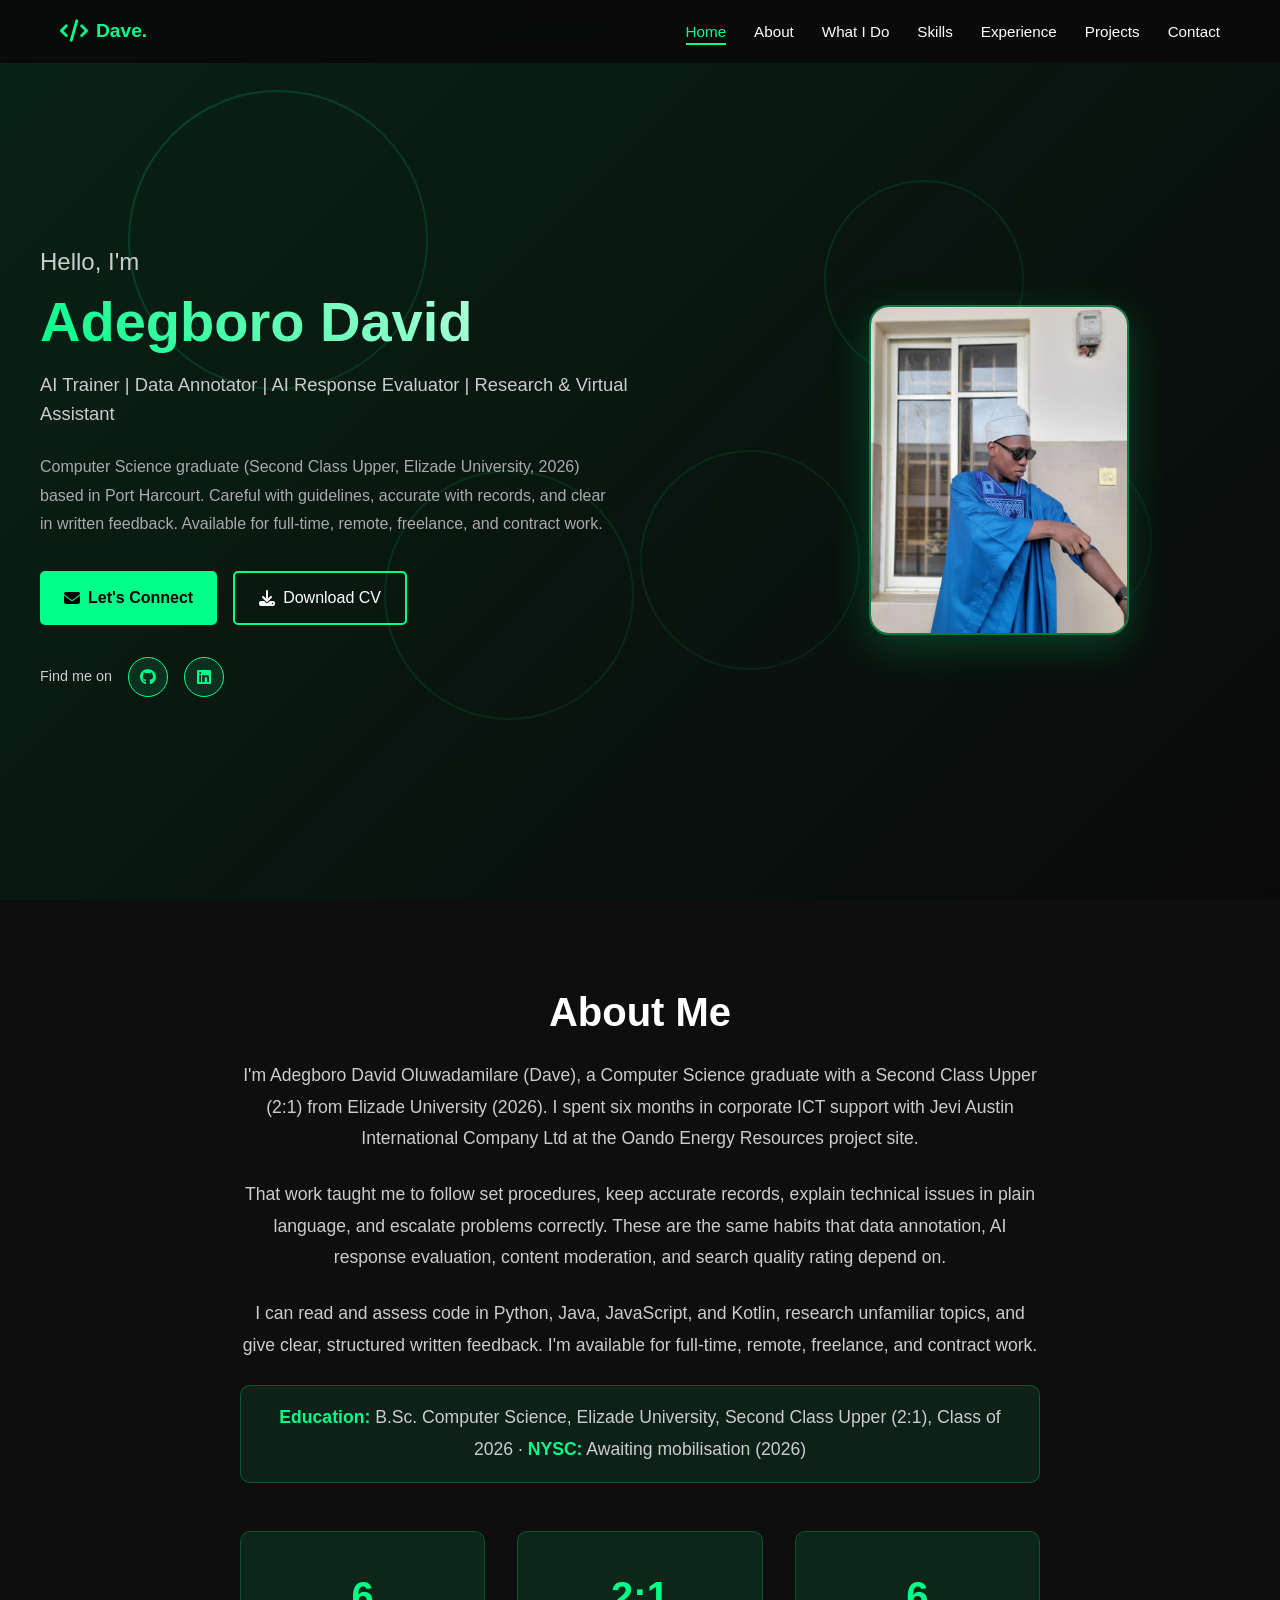
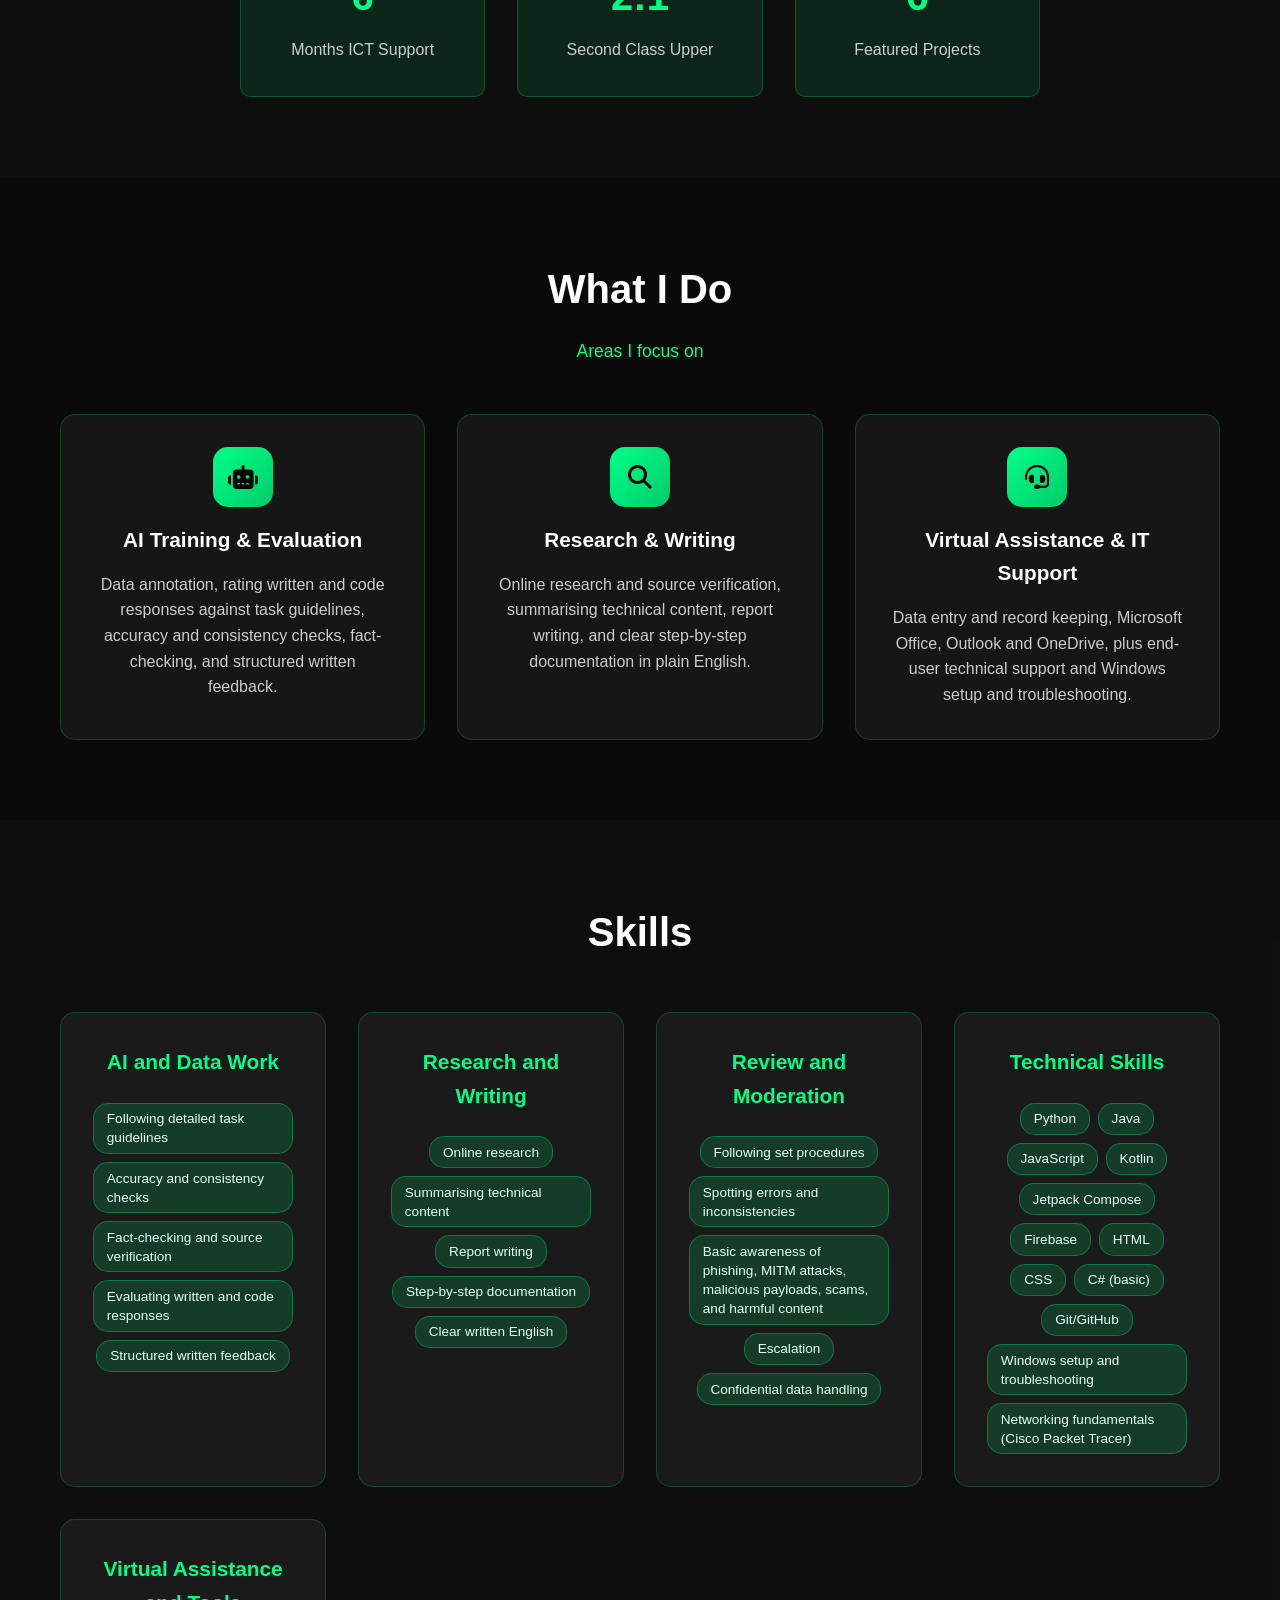
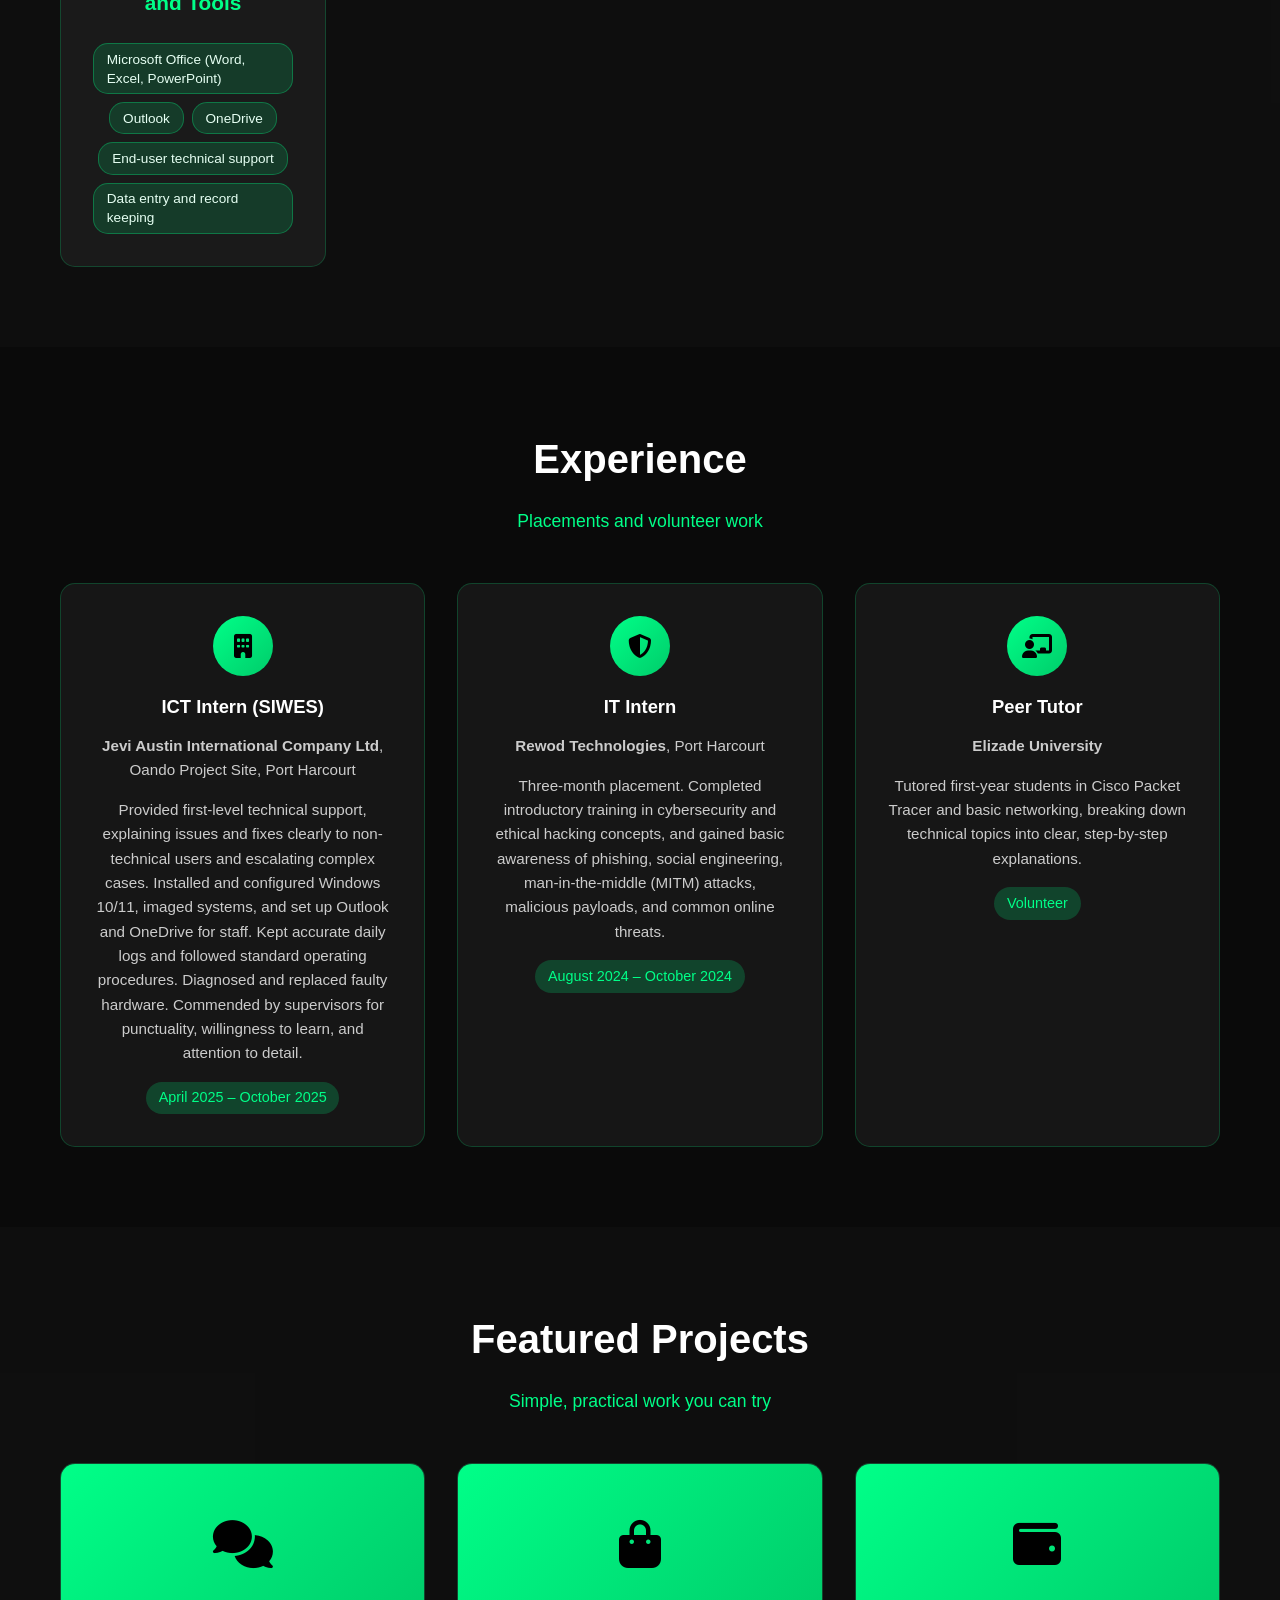
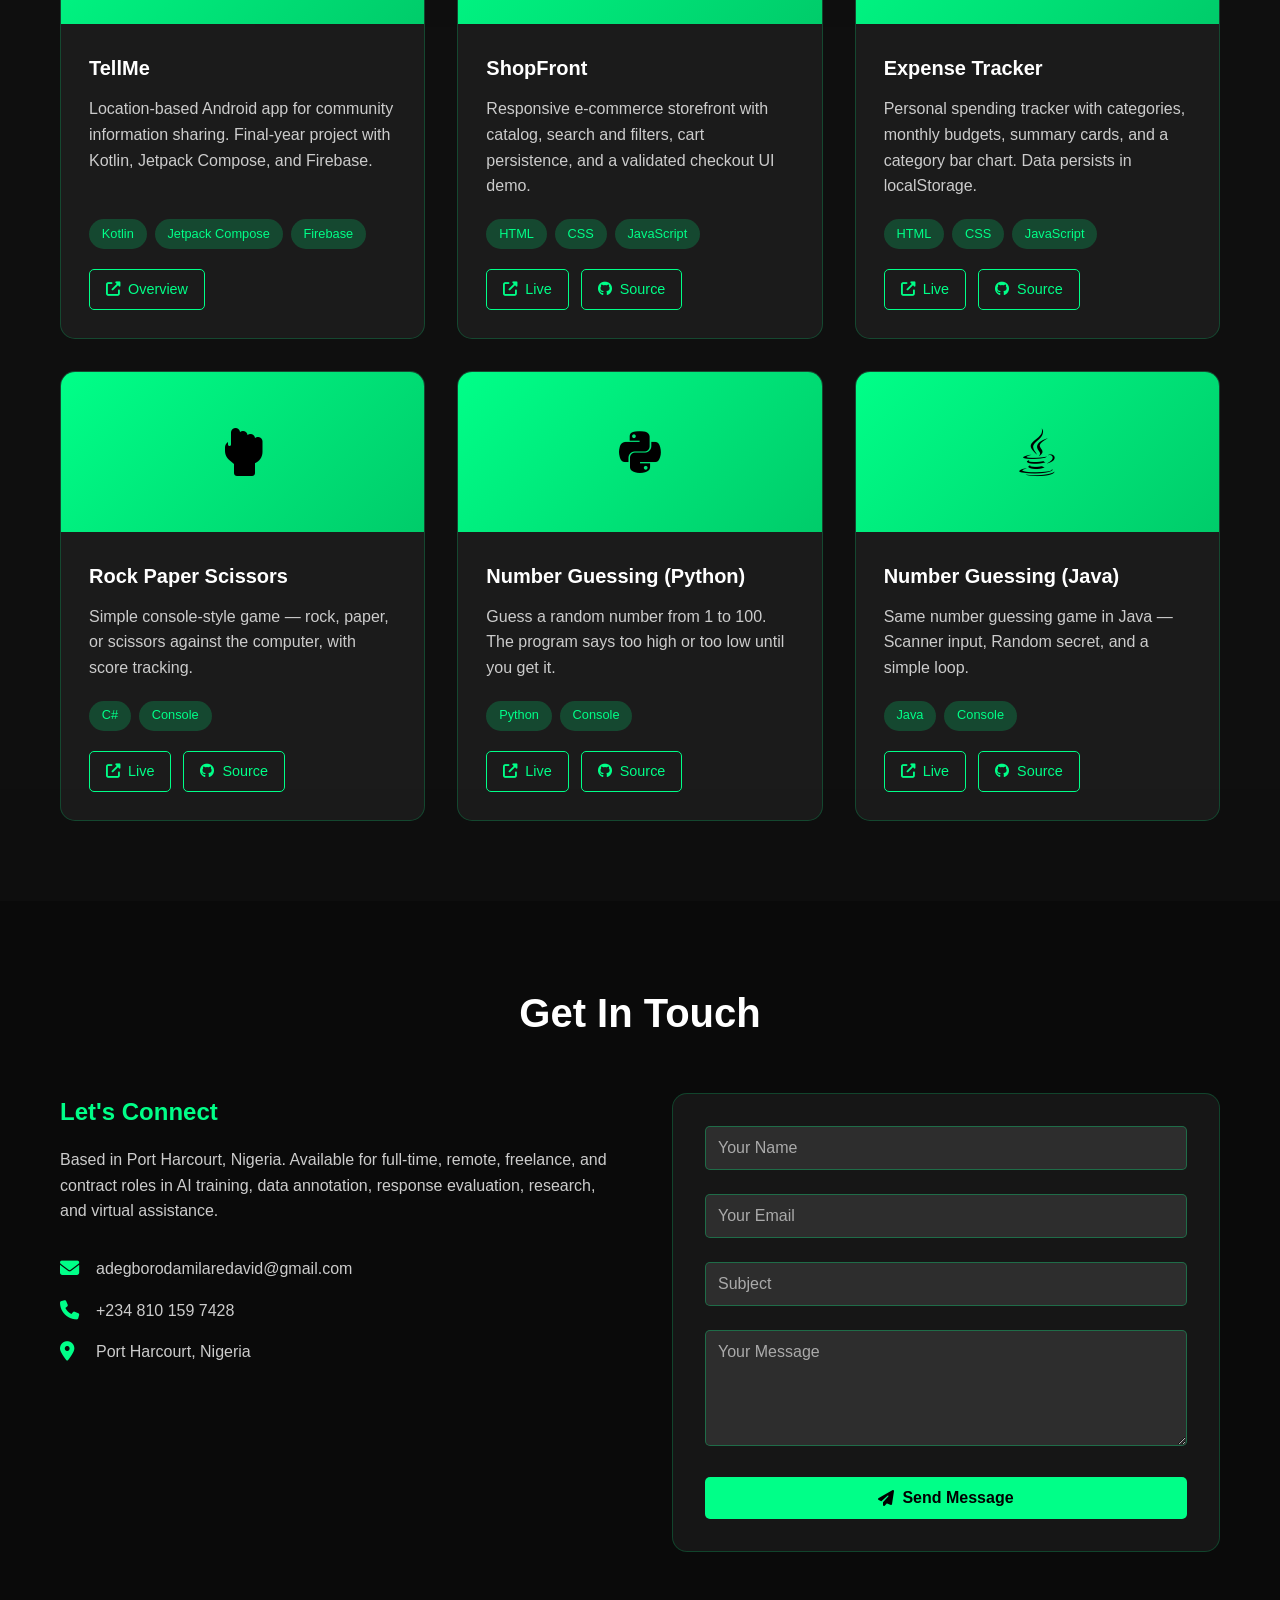
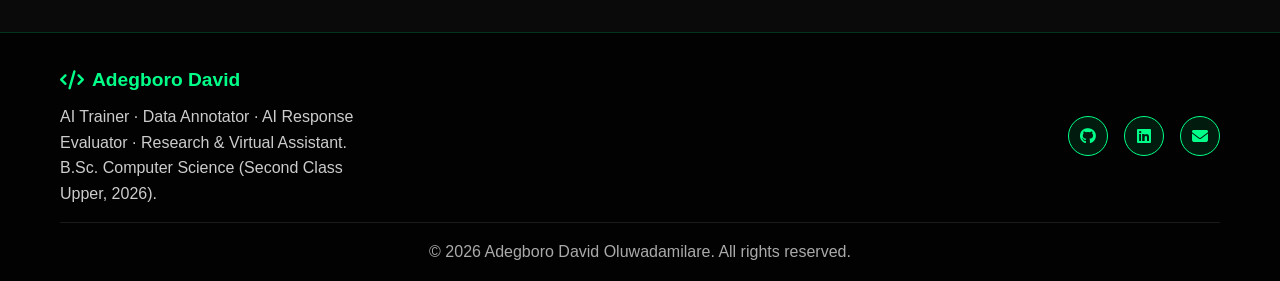
==== commit f34858b8: "Use profile photo in hero" ====
--- a/index.html
+++ b/index.html
@@ -72,9 +72,8 @@
             </div>
           </div>
           <div class="hero-image">
-            <div class="image-container avatar">
-              <span class="avatar-initials" aria-hidden="true">DA</span>
-              <span class="sr-only">Adegboro David initials avatar</span>
+            <div class="image-container photo">
+              <img src="assets/profile.jpg" alt="Adegboro David Oluwadamilare" width="756" height="1008" loading="eager">
             </div>
           </div>
         </div>
--- a/css/styles.css
+++ b/css/styles.css
@@ -368,8 +368,8 @@
 }
 
 .image-container {
-  width: 220px;
-  height: 260px;
+  width: 260px;
+  height: 330px;
   border-radius: 20px;
   overflow: hidden;
   border: 2px solid rgba(0, 255, 136, 0.45);
@@ -390,6 +390,14 @@
   inset: 10px;
   border-radius: 14px;
   border: 1px dashed rgba(0, 255, 136, 0.35);
+}
+
+.image-container.photo img {
+  width: 100%;
+  height: 100%;
+  object-fit: cover;
+  object-position: 50% 30%;
+  display: block;
 }
 
 .avatar-initials {
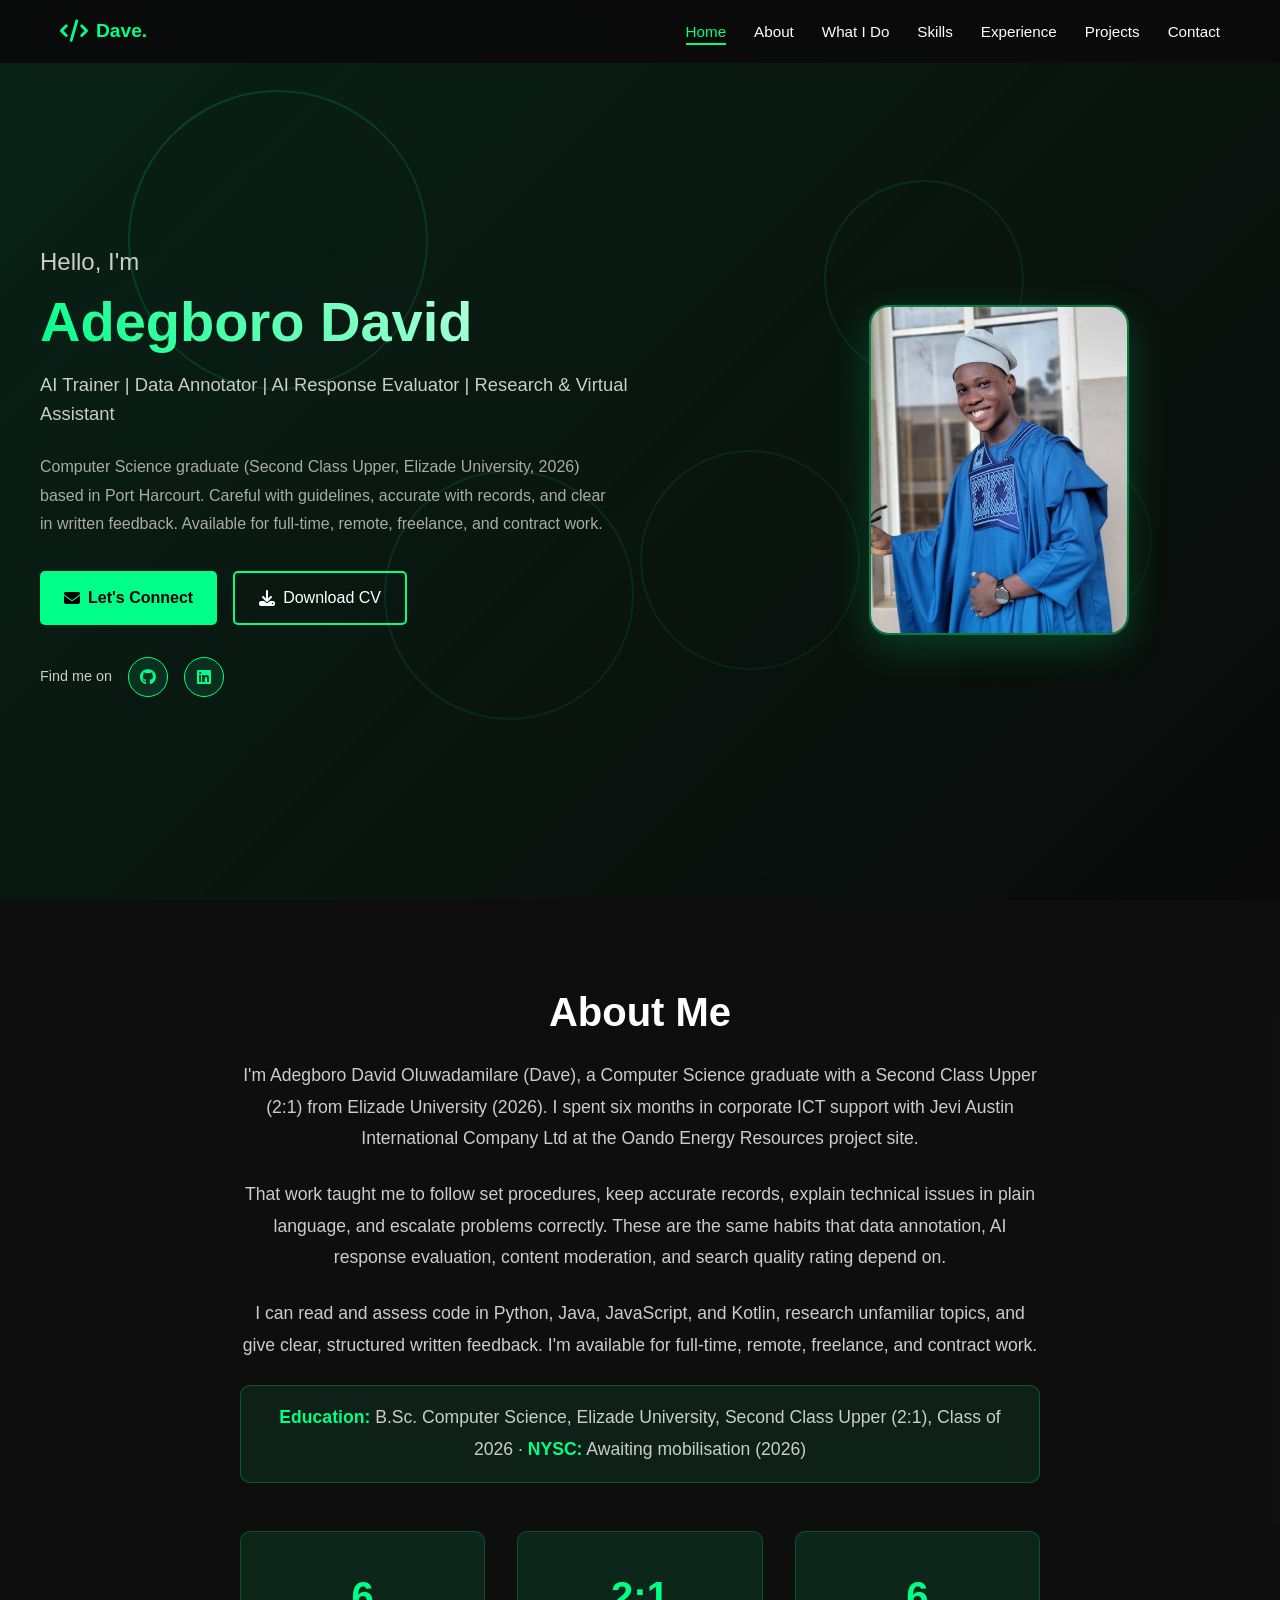
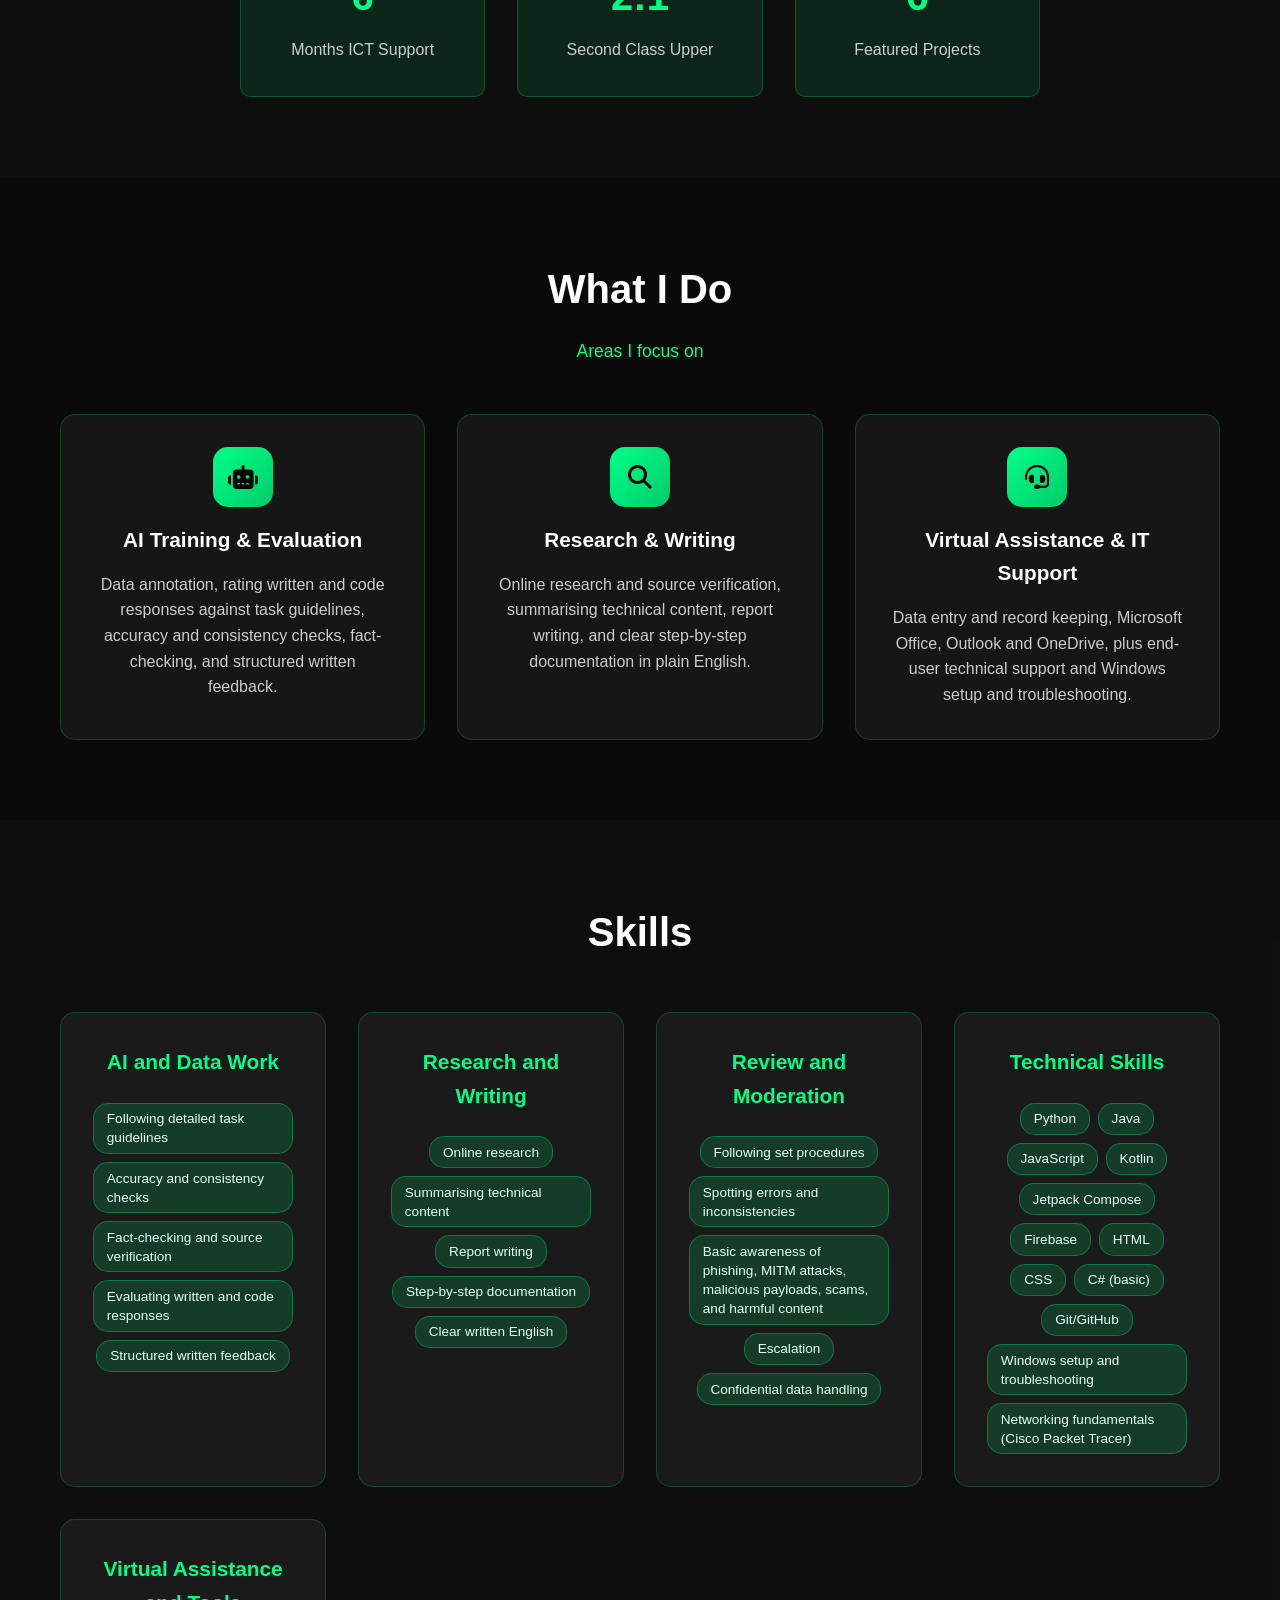
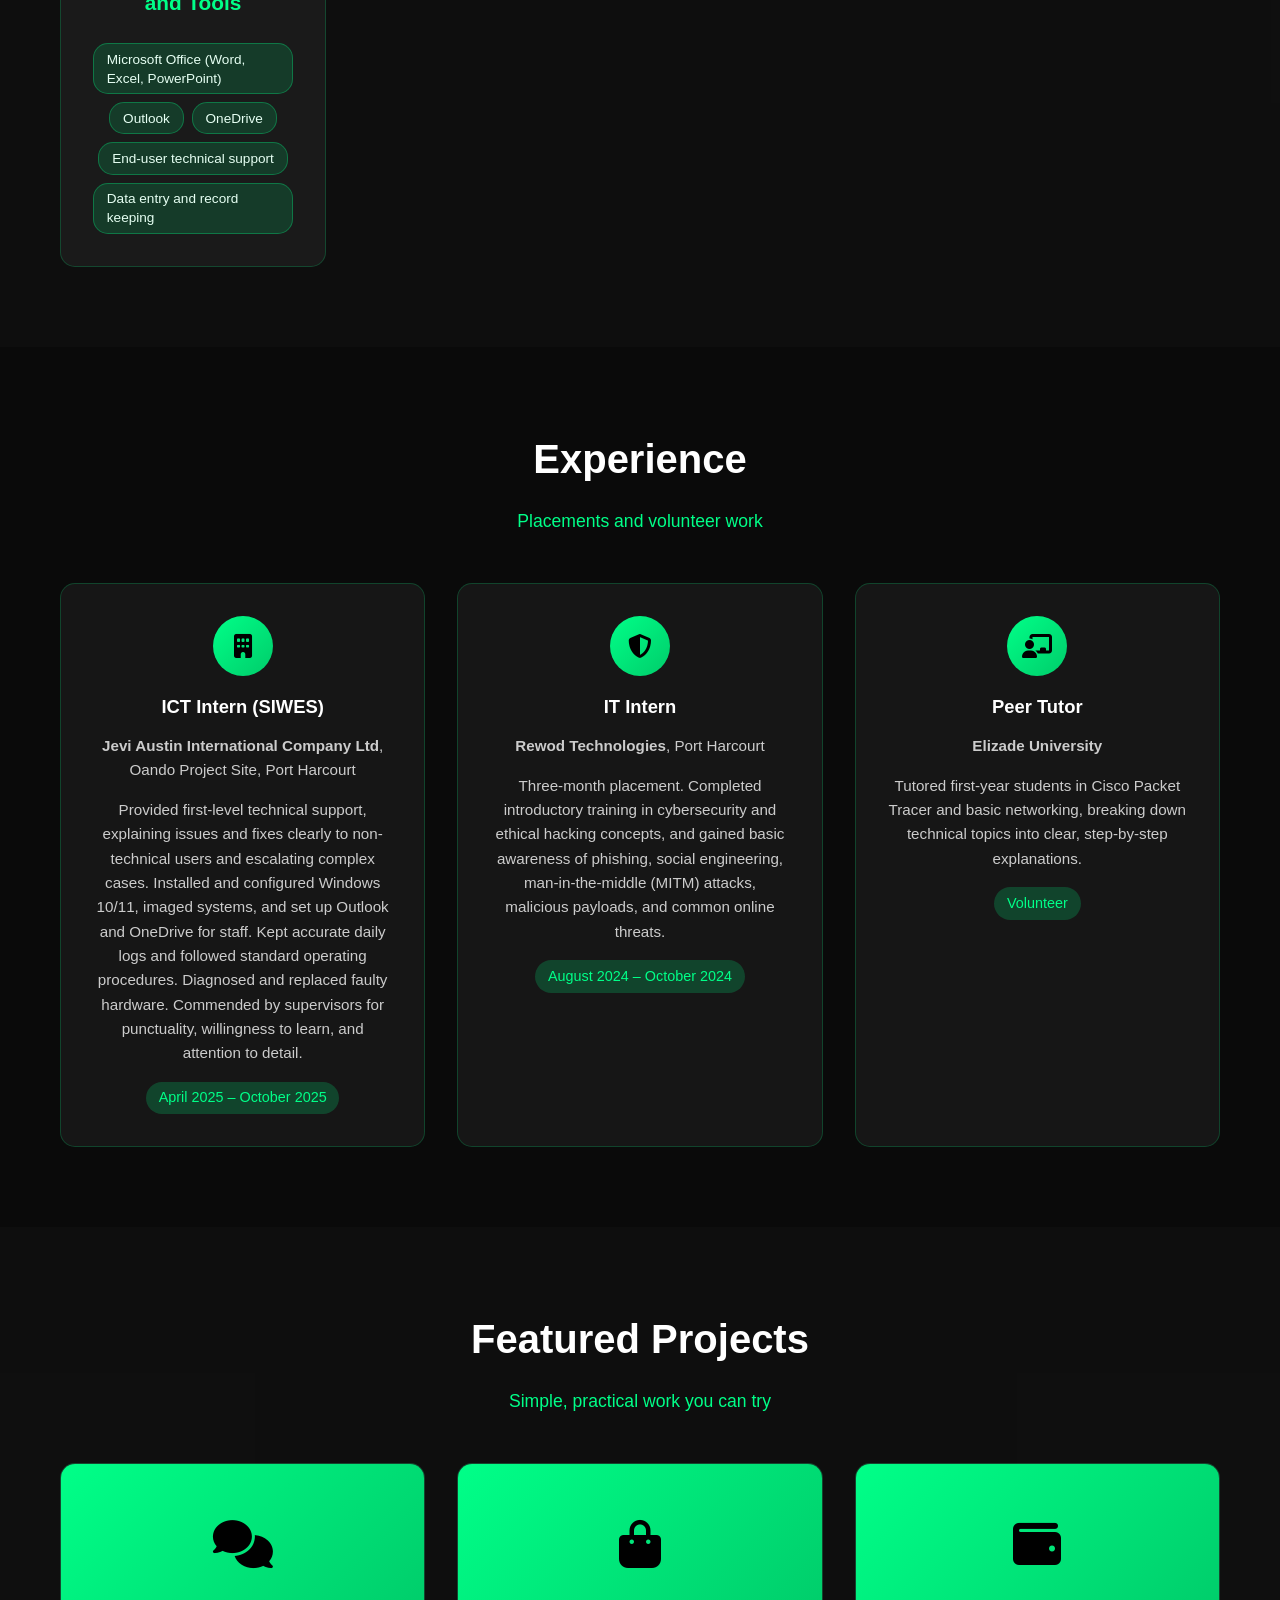
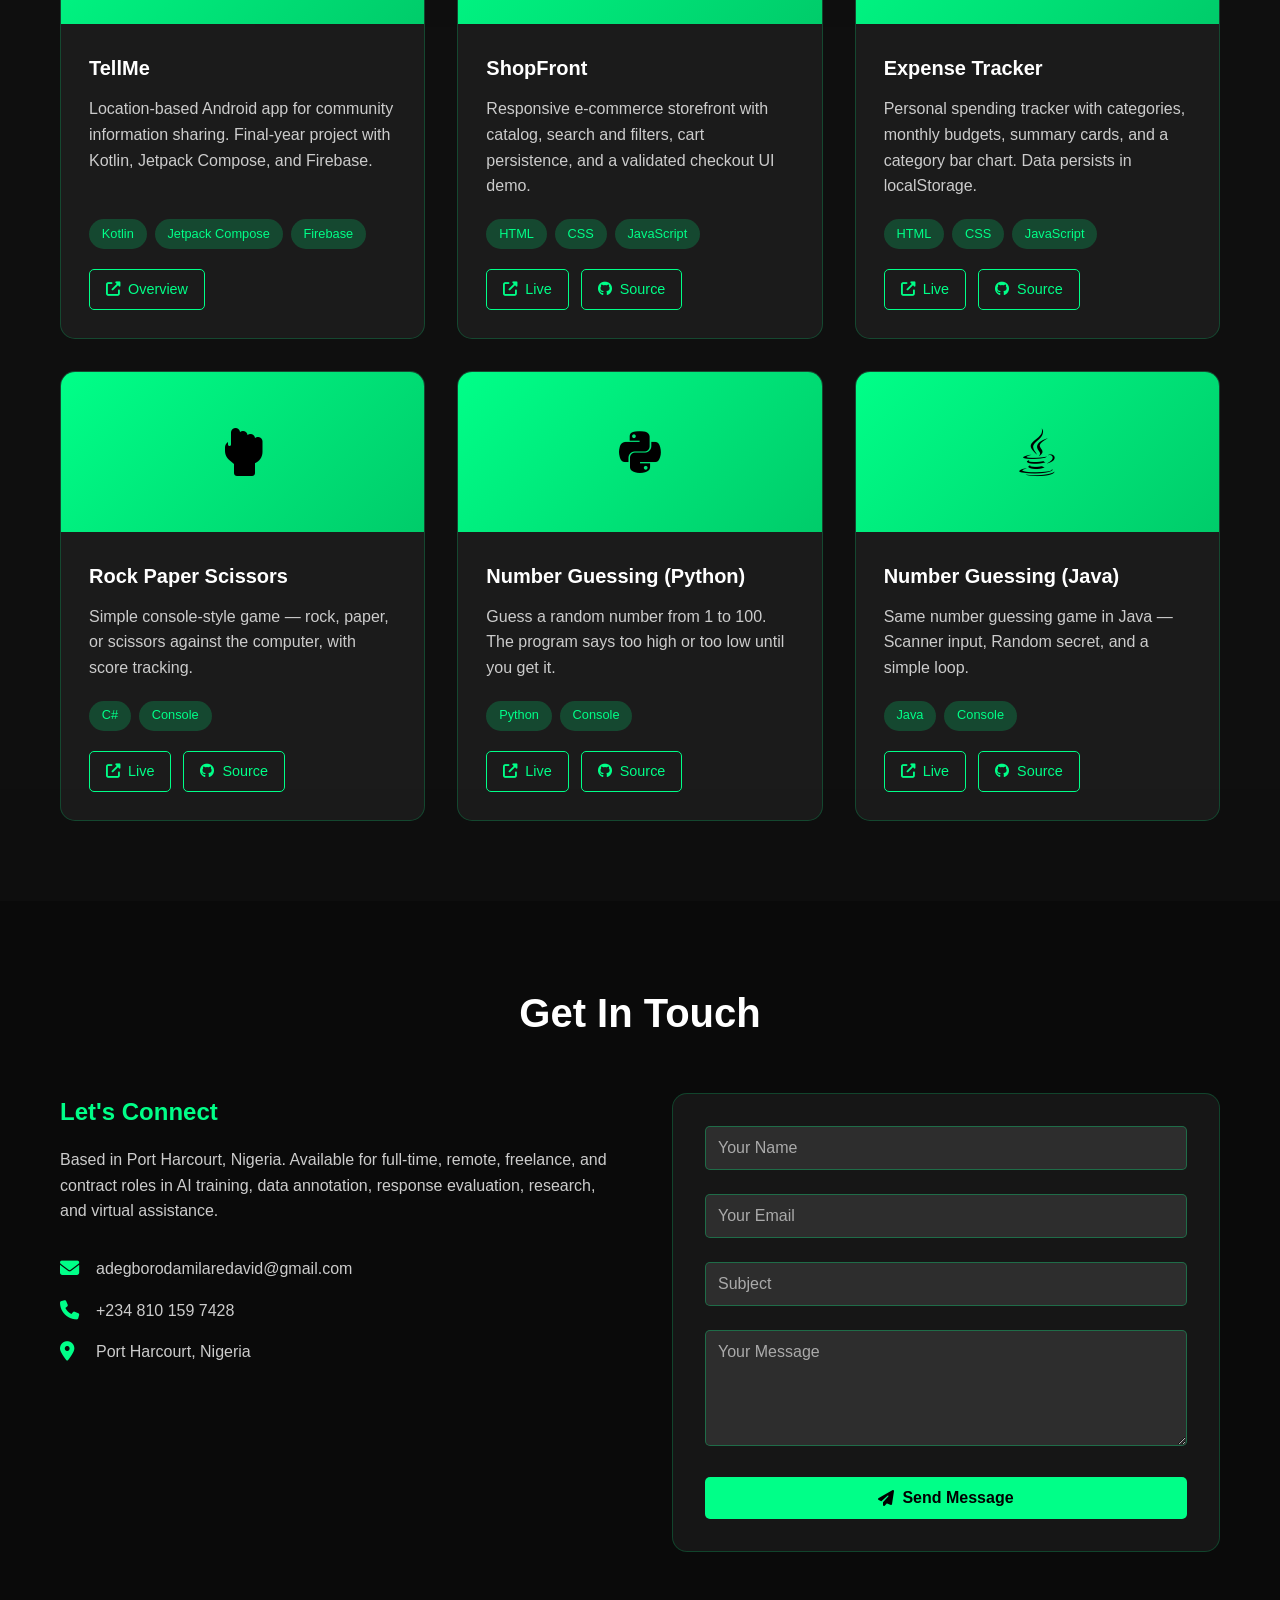
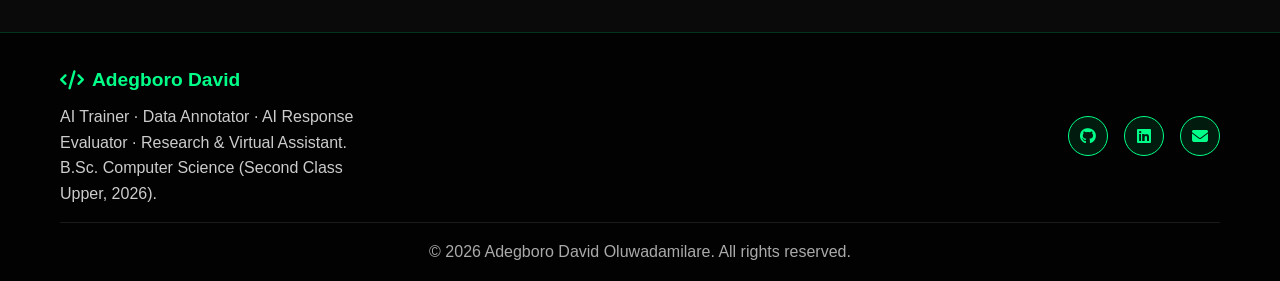
==== commit 94440568: "Update profile photo" ====
--- a/index.html
+++ b/index.html
@@ -73,7 +73,7 @@
           </div>
           <div class="hero-image">
             <div class="image-container photo">
-              <img src="assets/profile.jpg" alt="Adegboro David Oluwadamilare" width="756" height="1008" loading="eager">
+              <img src="assets/profile.jpg" alt="Adegboro David Oluwadamilare" width="500" height="630" loading="eager">
             </div>
           </div>
         </div>
--- a/css/styles.css
+++ b/css/styles.css
@@ -396,7 +396,7 @@
   width: 100%;
   height: 100%;
   object-fit: cover;
-  object-position: 50% 30%;
+  object-position: 50% 25%;
   display: block;
 }
 
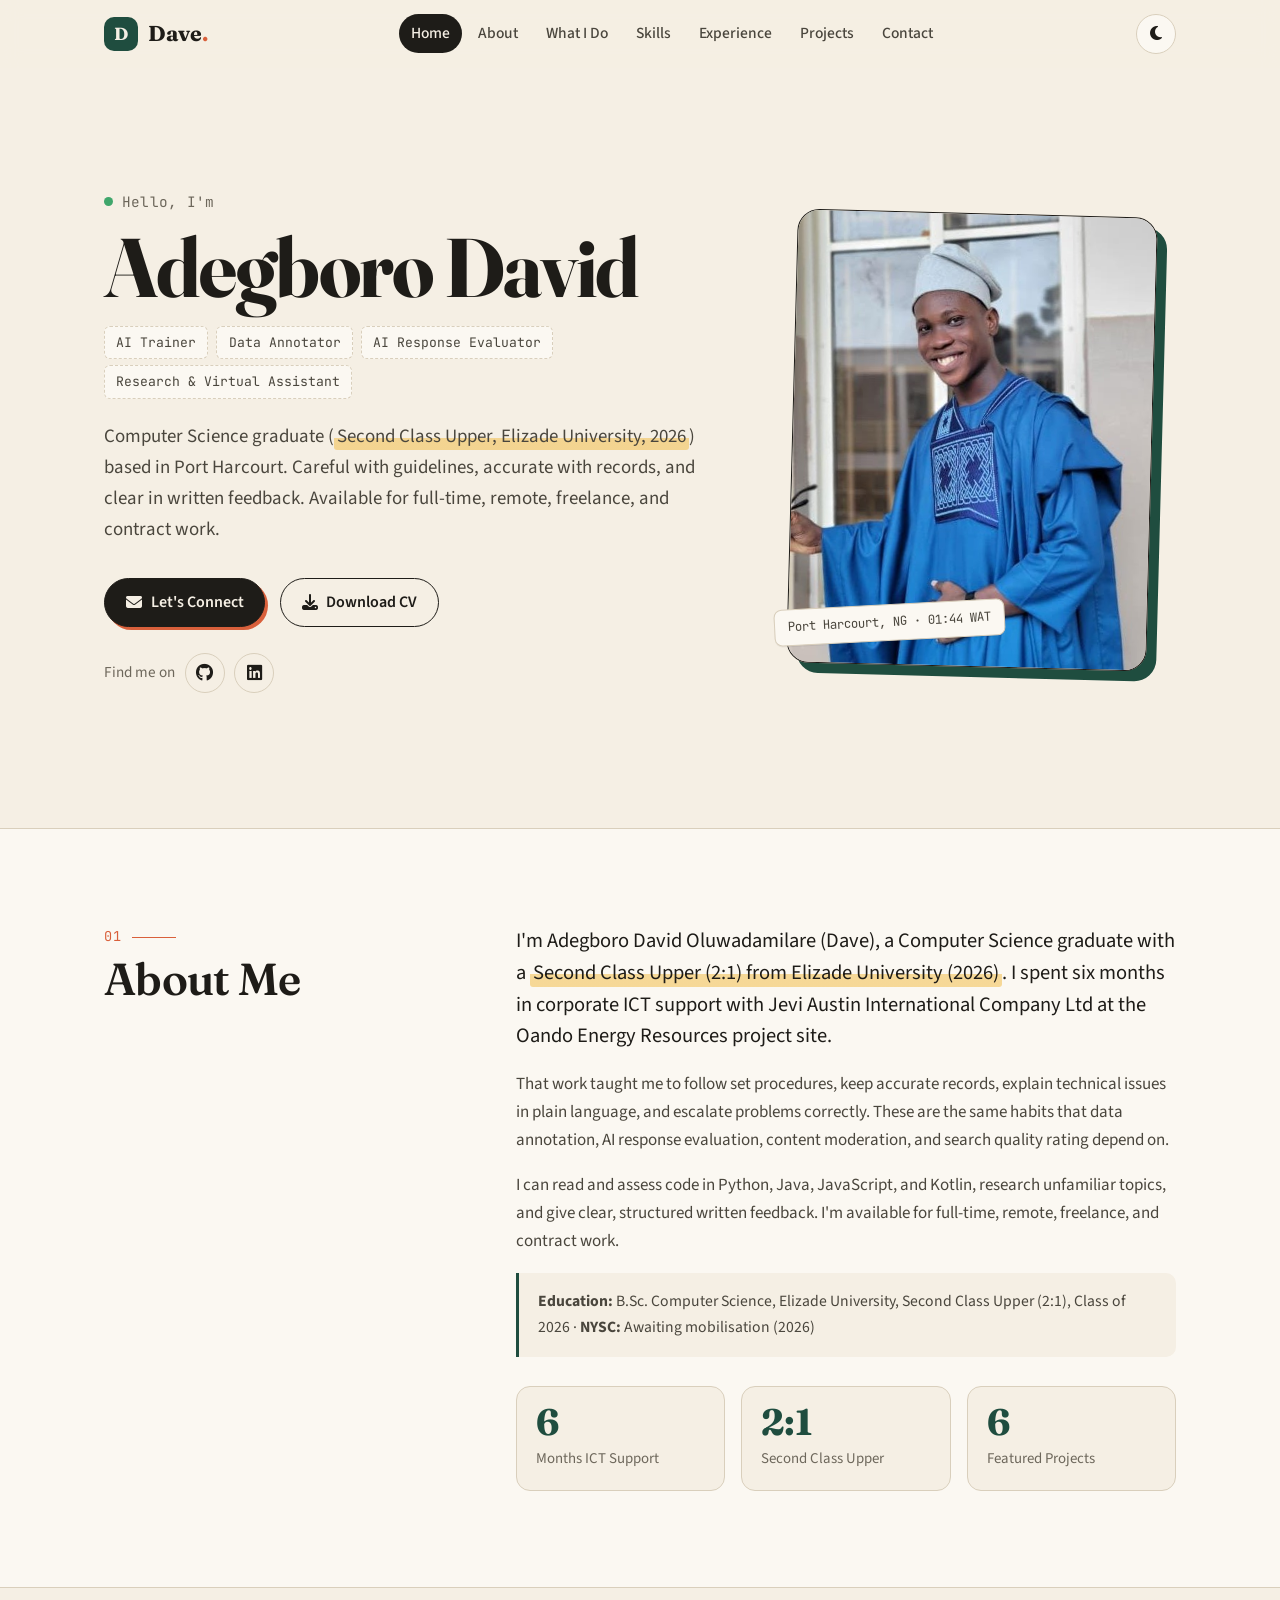
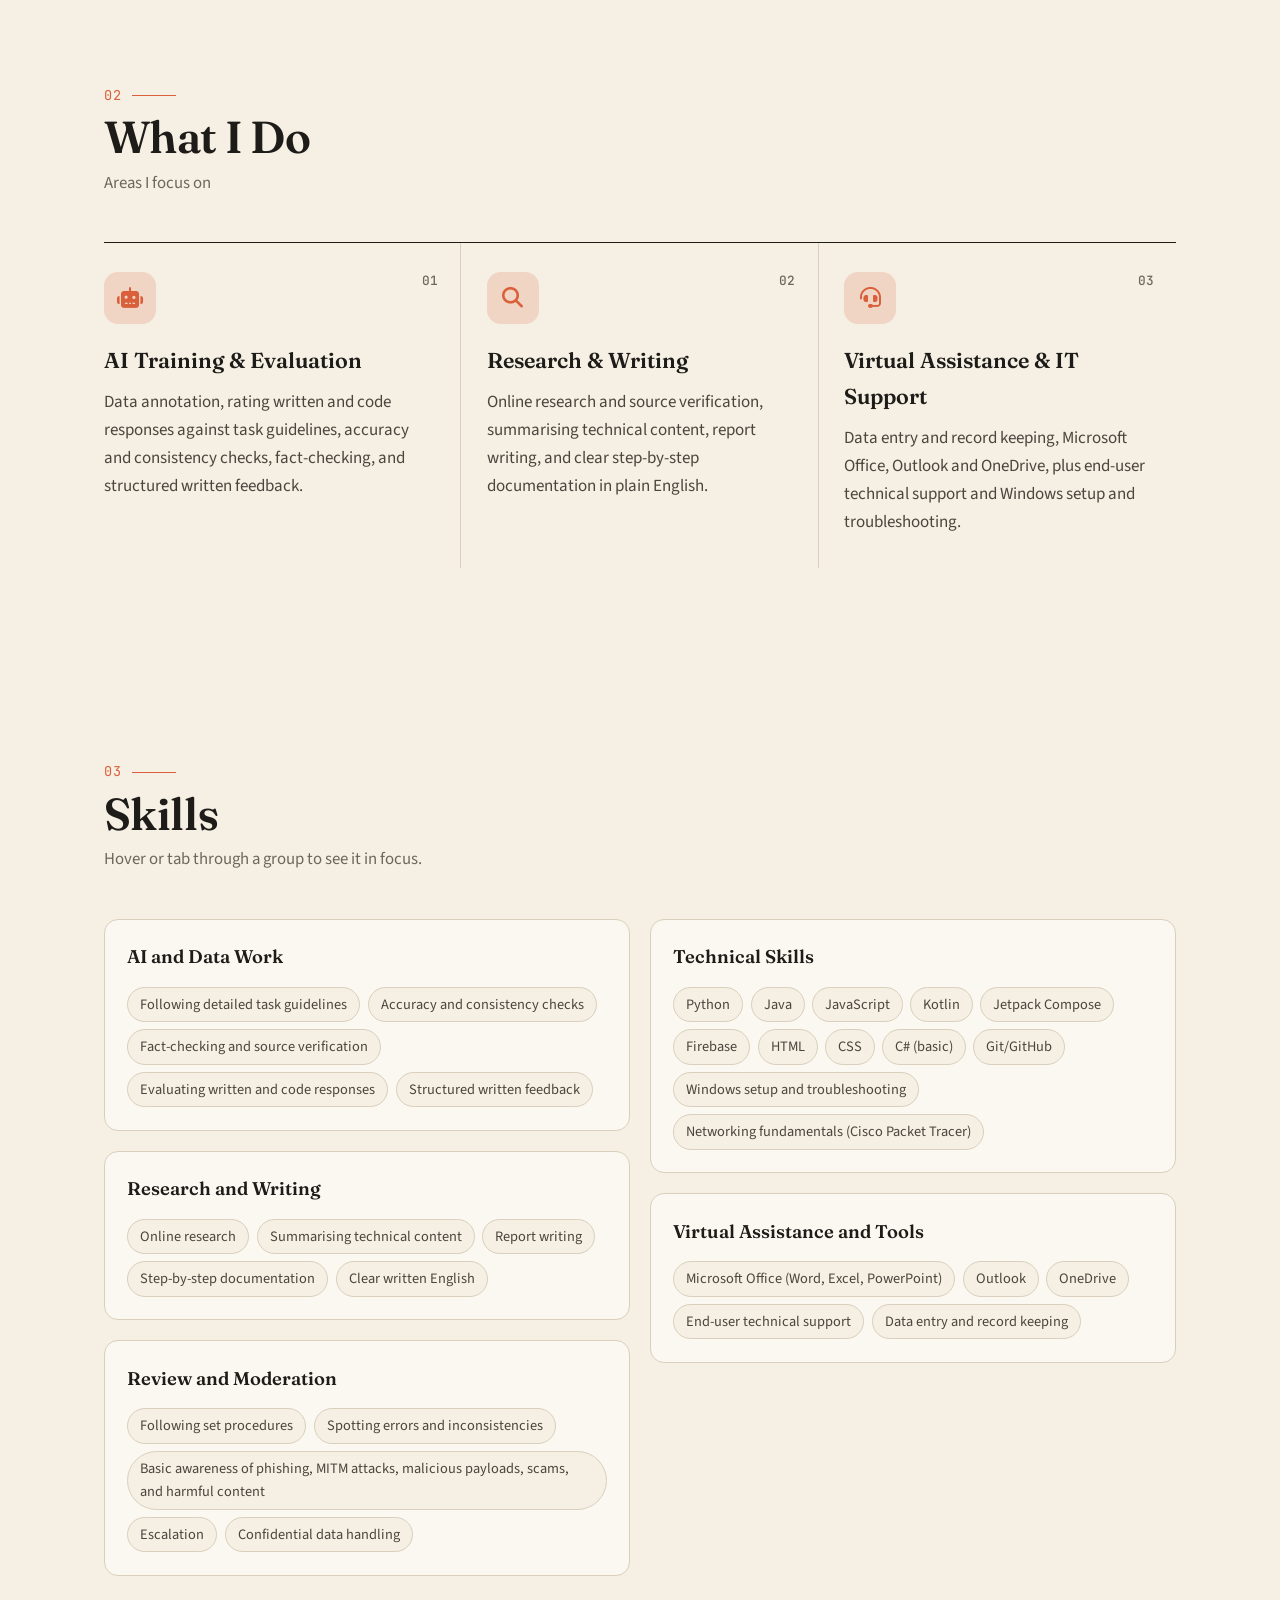
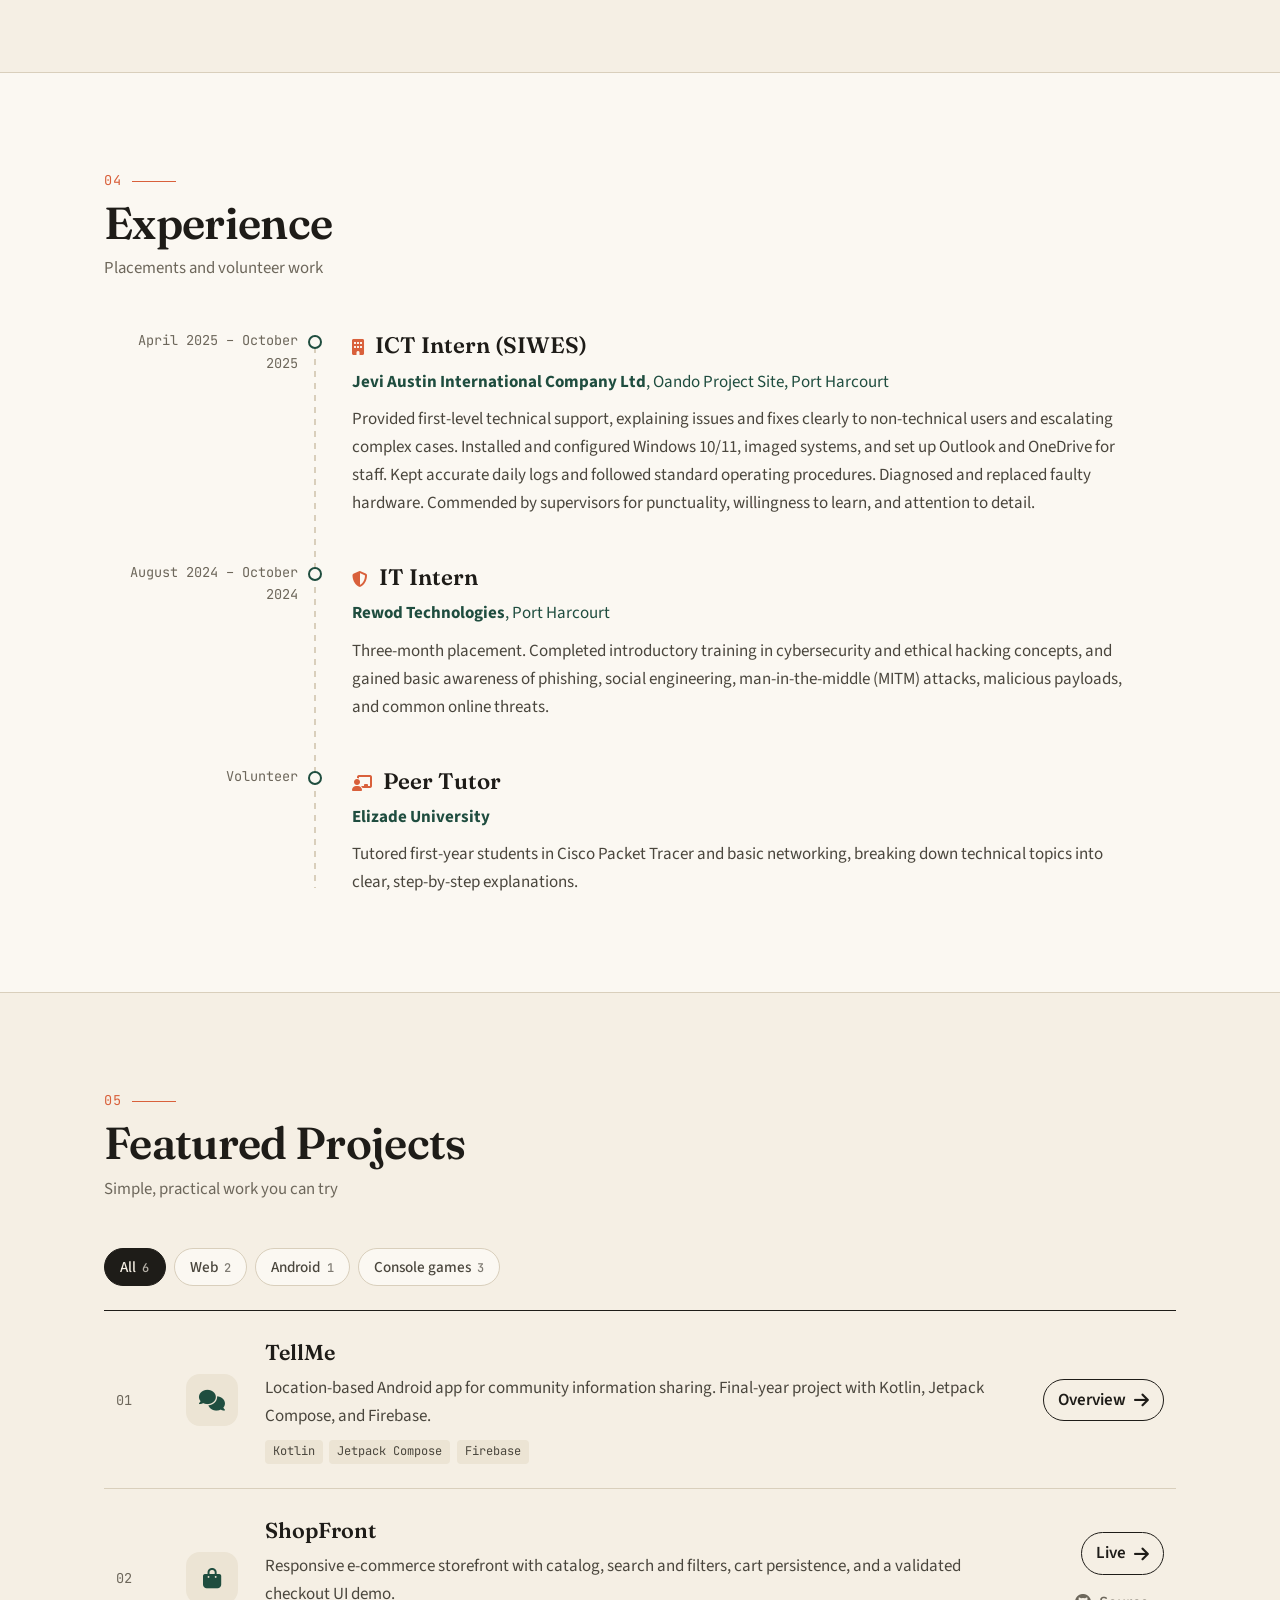
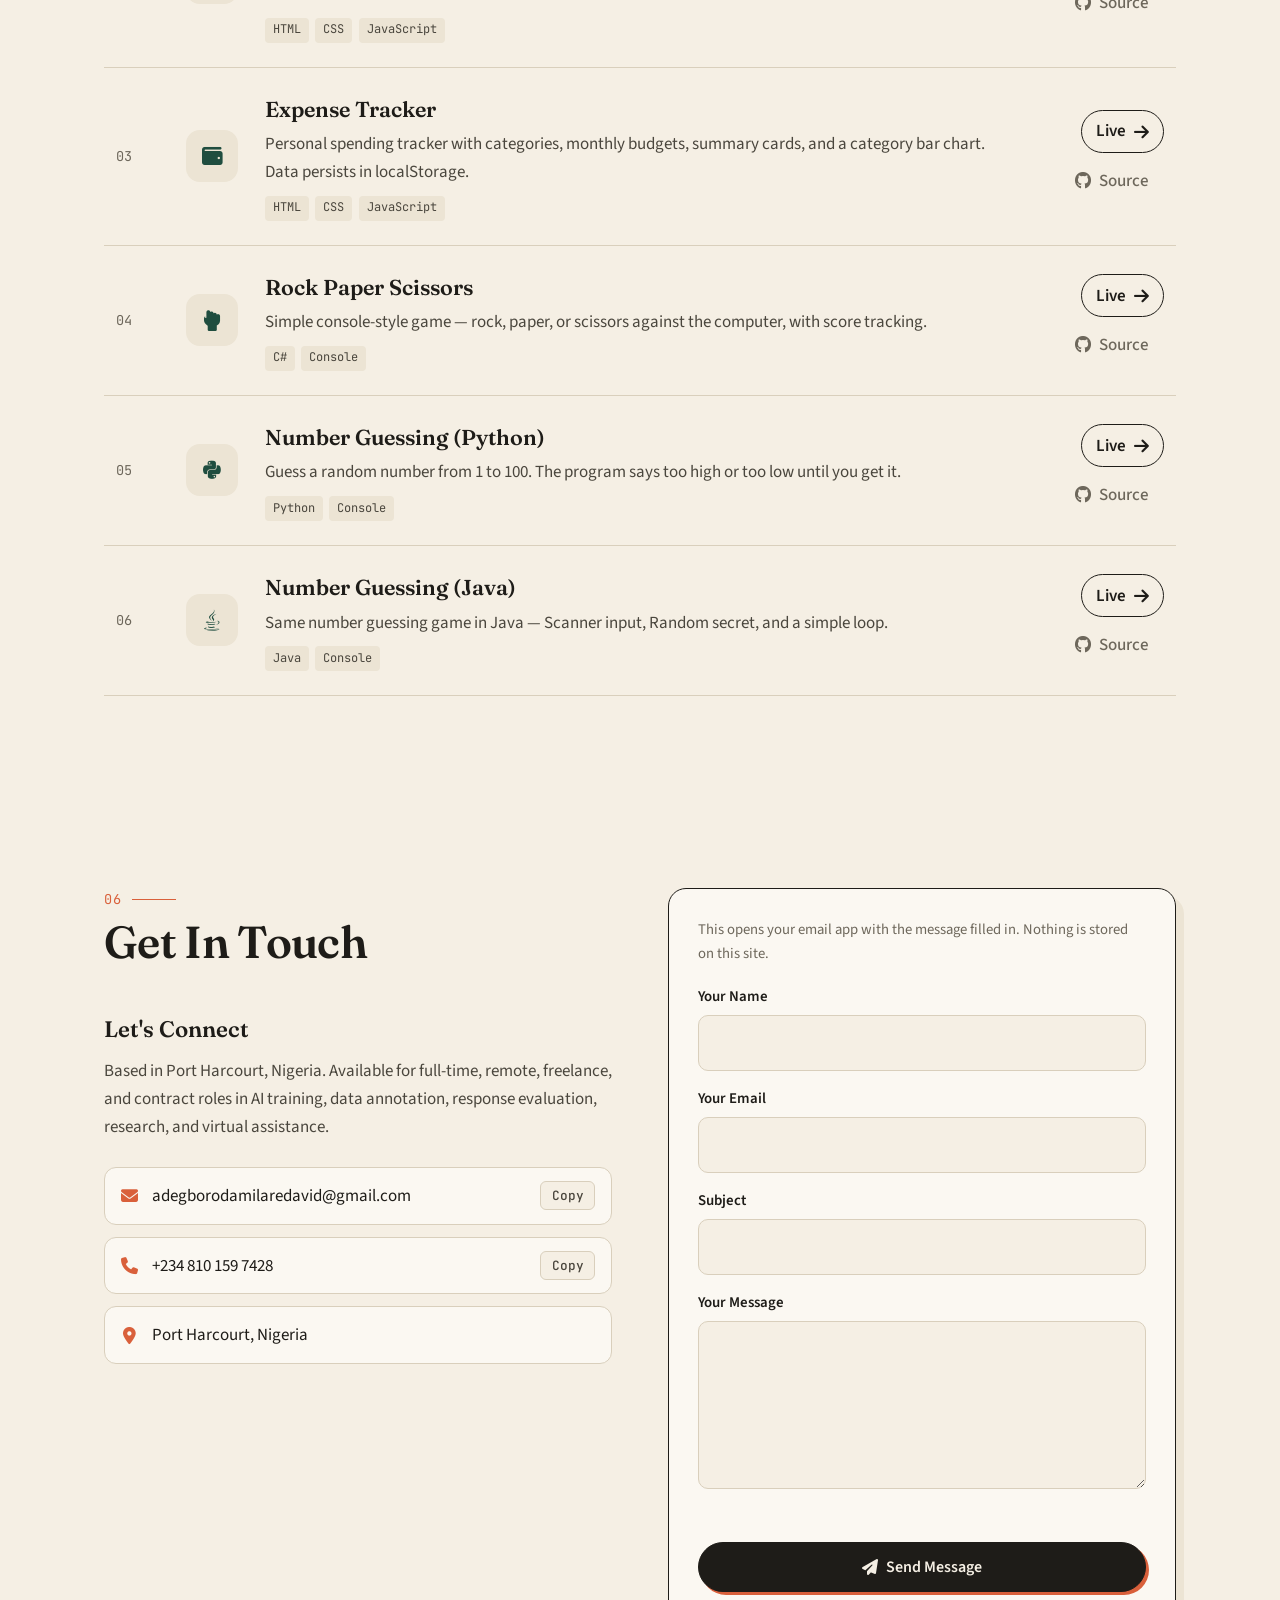
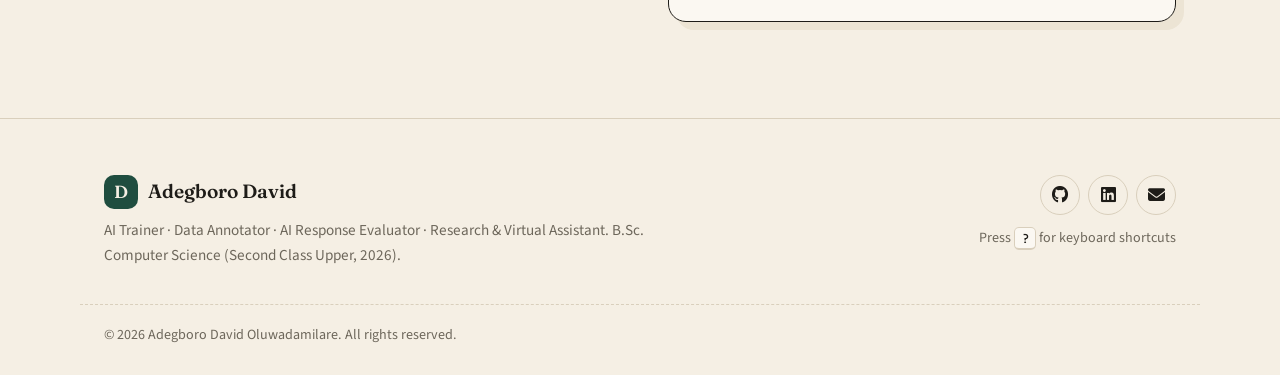
==== commit 6ab1a1a6: "Portfolio MVP pass: field-notes redesign, dark mode, interactive projects - New warm 'field notes' d" ====
--- a/index.html
+++ b/index.html
@@ -1,183 +1,192 @@
 <!DOCTYPE html>
-<html lang="en">
+<html lang="en" data-theme="light">
 <head>
   <meta charset="UTF-8" />
   <meta name="viewport" content="width=device-width, initial-scale=1.0" />
   <meta name="description" content="Adegboro David Oluwadamilare (Dave): AI Trainer, Data Annotator, AI Response Evaluator, and Research &amp; Virtual Assistant. B.Sc. Computer Science, Second Class Upper (Elizade University, 2026). Available for remote, freelance, and contract work." />
+  <meta name="theme-color" content="#f5efe4" />
+  <meta property="og:title" content="Dave Adegboro · Portfolio" />
+  <meta property="og:description" content="AI Trainer · Data Annotator · AI Response Evaluator · Research &amp; Virtual Assistant" />
+  <meta property="og:image" content="https://dave-4u.github.io/assets/profile.jpg" />
   <title>Dave Adegboro · Portfolio</title>
+  <link rel="icon" href="assets/favicon.svg" type="image/svg+xml" />
+  <link rel="preconnect" href="https://fonts.googleapis.com" />
+  <link rel="preconnect" href="https://fonts.gstatic.com" crossorigin />
+  <link rel="stylesheet" href="https://fonts.googleapis.com/css2?family=Fraunces:opsz,wght@9..144,400;9..144,600;9..144,700&family=Source+Sans+3:wght@400;500;600&family=JetBrains+Mono:wght@400;500&display=swap" />
   <link rel="stylesheet" href="https://cdnjs.cloudflare.com/ajax/libs/font-awesome/6.5.1/css/all.min.css" />
   <link rel="stylesheet" href="css/styles.css" />
+  <script>
+    (function () {
+      try {
+        var saved = localStorage.getItem("dave-theme");
+        var dark = saved ? saved === "dark" : window.matchMedia("(prefers-color-scheme: dark)").matches;
+        document.documentElement.setAttribute("data-theme", dark ? "dark" : "light");
+      } catch (e) {}
+    })();
+  </script>
 </head>
 <body>
-  <div class="background-animation" aria-hidden="true">
-    <div class="wave"></div>
-    <div class="wave"></div>
-    <div class="wave"></div>
-    <div class="wave"></div>
-    <div class="wave"></div>
-  </div>
-
-  <nav class="navbar" aria-label="Primary">
+  <a class="skip-link" href="#main">Skip to content</a>
+
+  <header class="navbar" aria-label="Primary">
     <div class="nav-container">
-      <a class="logo" href="#home">
-        <i class="fas fa-code"></i>
-        <span>Dave.</span>
+      <a class="logo" href="#home" aria-label="Dave, back to top">
+        <span class="logo-mark" aria-hidden="true">D</span>
+        <span>Dave<span class="logo-dot">.</span></span>
       </a>
-      <ul class="nav-menu">
-        <li><a href="#home" class="nav-link">Home</a></li>
-        <li><a href="#about" class="nav-link">About</a></li>
-        <li><a href="#services" class="nav-link">What I Do</a></li>
-        <li><a href="#skills" class="nav-link">Skills</a></li>
-        <li><a href="#experience" class="nav-link">Experience</a></li>
-        <li><a href="#projects" class="nav-link">Projects</a></li>
-        <li><a href="#contact" class="nav-link">Contact</a></li>
-      </ul>
-      <button class="nav-toggle" type="button" aria-label="Open menu" aria-expanded="false">
-        <span class="bar"></span>
-        <span class="bar"></span>
-        <span class="bar"></span>
-      </button>
+      <nav>
+        <ul class="nav-menu" id="nav-menu">
+          <li><a href="#home" class="nav-link">Home</a></li>
+          <li><a href="#about" class="nav-link">About</a></li>
+          <li><a href="#services" class="nav-link">What I Do</a></li>
+          <li><a href="#skills" class="nav-link">Skills</a></li>
+          <li><a href="#experience" class="nav-link">Experience</a></li>
+          <li><a href="#projects" class="nav-link">Projects</a></li>
+          <li><a href="#contact" class="nav-link">Contact</a></li>
+        </ul>
+      </nav>
+      <div class="nav-actions">
+        <button class="icon-btn" id="theme-toggle" type="button" aria-label="Switch to dark theme" title="Toggle theme (T)">
+          <i class="fas fa-moon" aria-hidden="true"></i>
+        </button>
+        <button class="nav-toggle" type="button" aria-label="Open menu" aria-expanded="false" aria-controls="nav-menu">
+          <span class="bar"></span><span class="bar"></span><span class="bar"></span>
+        </button>
+      </div>
     </div>
-  </nav>
-
-  <main>
+    <div class="read-progress" aria-hidden="true"><span></span></div>
+  </header>
+
+  <main id="main">
     <section id="home" class="hero">
-      <div class="hero-container">
-        <div class="hero-content">
-          <div class="hero-text">
-            <p class="hero-greeting">Hello, I'm</p>
-            <h1 class="hero-name">Adegboro David</h1>
-            <p class="hero-title">AI Trainer | Data Annotator | AI Response Evaluator | Research &amp; Virtual Assistant</p>
-            <p class="hero-description">
-              Computer Science graduate (Second Class Upper, Elizade University, 2026) based in Port Harcourt.
-              Careful with guidelines, accurate with records, and clear in written feedback.
-              Available for full-time, remote, freelance, and contract work.
-            </p>
-            <div class="hero-buttons">
-              <a class="cta-button" href="#contact">
-                <i class="fas fa-envelope"></i> Let's Connect
-              </a>
-              <a class="secondary-button" href="assets/Adegboro_David_Oluwadamilare_CV.pdf" download="Adegboro_David_Oluwadamilare_CV.pdf">
-                <i class="fas fa-download"></i> Download CV
-              </a>
-            </div>
-            <div class="social-links">
-              <span>Find me on</span>
-              <a href="https://github.com/Dave-4u" class="social-link" target="_blank" rel="noopener noreferrer" aria-label="GitHub">
-                <i class="fab fa-github"></i>
-              </a>
-              <a href="https://www.linkedin.com/in/adegboro-david-76a06a430/" class="social-link" target="_blank" rel="noopener noreferrer" aria-label="LinkedIn">
-                <i class="fab fa-linkedin"></i>
-              </a>
-            </div>
-          </div>
-          <div class="hero-image">
-            <div class="image-container photo">
-              <img src="assets/profile.jpg" alt="Adegboro David Oluwadamilare" width="500" height="630" loading="eager">
-            </div>
-          </div>
-        </div>
+      <div class="container hero-grid">
+        <div class="hero-text">
+          <p class="hero-greeting"><span class="status-dot" aria-hidden="true"></span> Hello, I'm</p>
+          <h1 class="hero-name">Adegboro David</h1>
+          <p class="hero-title">
+            <span>AI Trainer</span><span>Data Annotator</span><span>AI Response Evaluator</span><span>Research &amp; Virtual Assistant</span>
+          </p>
+          <p class="hero-description">
+            Computer Science graduate (<mark class="note" data-note="2:1">Second Class Upper, Elizade University, 2026</mark>) based in Port Harcourt.
+            Careful with guidelines, accurate with records, and clear in written feedback.
+            Available for full-time, remote, freelance, and contract work.
+          </p>
+          <div class="hero-buttons">
+            <a class="btn btn-primary" href="#contact"><i class="fas fa-envelope" aria-hidden="true"></i> Let's Connect</a>
+            <a class="btn btn-ghost" href="assets/Adegboro_David_Oluwadamilare_CV.pdf" download="Adegboro_David_Oluwadamilare_CV.pdf"><i class="fas fa-download" aria-hidden="true"></i> Download CV</a>
+          </div>
+          <div class="social-links">
+            <span>Find me on</span>
+            <a href="https://github.com/Dave-4u" class="social-link" target="_blank" rel="noopener noreferrer" aria-label="GitHub"><i class="fab fa-github"></i></a>
+            <a href="https://www.linkedin.com/in/adegboro-david-76a06a430/" class="social-link" target="_blank" rel="noopener noreferrer" aria-label="LinkedIn"><i class="fab fa-linkedin"></i></a>
+          </div>
+        </div>
+        <figure class="hero-image">
+          <div class="photo-frame">
+            <img src="assets/profile.jpg" alt="Adegboro David Oluwadamilare" width="500" height="630" loading="eager" />
+          </div>
+          <figcaption class="photo-tag">Port Harcourt, NG <span aria-hidden="true">·</span> <span id="local-time">--:--</span> WAT</figcaption>
+        </figure>
       </div>
     </section>
 
     <section id="about" class="about">
-      <div class="container">
-        <h2 class="section-title">About Me</h2>
-        <div class="about-content">
-          <div class="about-text">
-            <p>
-              I'm Adegboro David Oluwadamilare (Dave), a Computer Science graduate with a
-              Second Class Upper (2:1) from Elizade University (2026). I spent six months in
-              corporate ICT support with Jevi Austin International Company Ltd at the Oando
-              Energy Resources project site.
-            </p>
-            <p>
-              That work taught me to follow set procedures, keep accurate records, explain
-              technical issues in plain language, and escalate problems correctly. These are the
-              same habits that data annotation, AI response evaluation, content moderation, and
-              search quality rating depend on.
-            </p>
-            <p>
-              I can read and assess code in Python, Java, JavaScript, and Kotlin, research
-              unfamiliar topics, and give clear, structured written feedback. I'm available for
-              full-time, remote, freelance, and contract work.
-            </p>
-            <p class="education-line">
-              <strong>Education:</strong> B.Sc. Computer Science, Elizade University,
-              Second Class Upper (2:1), Class of 2026 &middot; <strong>NYSC:</strong> Awaiting mobilisation (2026)
-            </p>
-            <div class="stats">
-              <div class="stat">
-                <h3>6</h3>
-                <p>Months ICT Support</p>
-              </div>
-              <div class="stat">
-                <h3>2:1</h3>
-                <p>Second Class Upper</p>
-              </div>
-              <div class="stat">
-                <h3>6</h3>
-                <p>Featured Projects</p>
-              </div>
-            </div>
-          </div>
+      <div class="container about-grid">
+        <header class="section-head">
+          <p class="section-index" aria-hidden="true">01</p>
+          <h2 class="section-title">About Me</h2>
+        </header>
+        <div class="about-text">
+          <p class="lede">
+            I'm Adegboro David Oluwadamilare (Dave), a Computer Science graduate with a
+            <mark class="note" data-note="degree">Second Class Upper (2:1) from Elizade University (2026)</mark>. I spent six months in
+            corporate ICT support with Jevi Austin International Company Ltd at the Oando
+            Energy Resources project site.
+          </p>
+          <p>
+            That work taught me to follow set procedures, keep accurate records, explain
+            technical issues in plain language, and escalate problems correctly. These are the
+            same habits that data annotation, AI response evaluation, content moderation, and
+            search quality rating depend on.
+          </p>
+          <p>
+            I can read and assess code in Python, Java, JavaScript, and Kotlin, research
+            unfamiliar topics, and give clear, structured written feedback. I'm available for
+            full-time, remote, freelance, and contract work.
+          </p>
+          <p class="education-line">
+            <strong>Education:</strong> B.Sc. Computer Science, Elizade University,
+            Second Class Upper (2:1), Class of 2026 &middot; <strong>NYSC:</strong> Awaiting mobilisation (2026)
+          </p>
+          <dl class="stats">
+            <div class="stat"><dt><span class="count" data-to="6">6</span></dt><dd>Months ICT Support</dd></div>
+            <div class="stat"><dt>2:1</dt><dd>Second Class Upper</dd></div>
+            <div class="stat"><dt><span class="count" data-to="6">6</span></dt><dd>Featured Projects</dd></div>
+          </dl>
         </div>
       </div>
     </section>
 
     <section id="services" class="services">
       <div class="container">
-        <h2 class="section-title">What I Do</h2>
-        <p class="section-subtitle">Areas I focus on</p>
-        <div class="services-grid">
-          <div class="service-card">
-            <div class="service-icon"><i class="fas fa-robot"></i></div>
+        <header class="section-head">
+          <p class="section-index" aria-hidden="true">02</p>
+          <h2 class="section-title">What I Do</h2>
+          <p class="section-subtitle">Areas I focus on</p>
+        </header>
+        <ol class="services-list">
+          <li class="service">
+            <div class="service-icon" aria-hidden="true"><i class="fas fa-robot"></i></div>
             <h3>AI Training &amp; Evaluation</h3>
             <p>Data annotation, rating written and code responses against task guidelines, accuracy and consistency checks, fact-checking, and structured written feedback.</p>
-          </div>
-          <div class="service-card">
-            <div class="service-icon"><i class="fas fa-search"></i></div>
+          </li>
+          <li class="service">
+            <div class="service-icon" aria-hidden="true"><i class="fas fa-search"></i></div>
             <h3>Research &amp; Writing</h3>
             <p>Online research and source verification, summarising technical content, report writing, and clear step-by-step documentation in plain English.</p>
-          </div>
-          <div class="service-card">
-            <div class="service-icon"><i class="fas fa-headset"></i></div>
+          </li>
+          <li class="service">
+            <div class="service-icon" aria-hidden="true"><i class="fas fa-headset"></i></div>
             <h3>Virtual Assistance &amp; IT Support</h3>
             <p>Data entry and record keeping, Microsoft Office, Outlook and OneDrive, plus end-user technical support and Windows setup and troubleshooting.</p>
-          </div>
-        </div>
+          </li>
+        </ol>
       </div>
     </section>
 
     <section id="skills" class="skills">
       <div class="container">
-        <h2 class="section-title">Skills</h2>
+        <header class="section-head">
+          <p class="section-index" aria-hidden="true">03</p>
+          <h2 class="section-title">Skills</h2>
+          <p class="section-subtitle">Hover or tab through a group to see it in focus.</p>
+        </header>
         <div class="skills-grid">
-          <div class="skill-category">
+          <div class="skill-category" tabindex="0">
             <h3>AI and Data Work</h3>
             <div class="skill-tags">
               <span>Following detailed task guidelines</span><span>Accuracy and consistency checks</span><span>Fact-checking and source verification</span><span>Evaluating written and code responses</span><span>Structured written feedback</span>
             </div>
           </div>
-          <div class="skill-category">
+          <div class="skill-category" tabindex="0">
             <h3>Research and Writing</h3>
             <div class="skill-tags">
               <span>Online research</span><span>Summarising technical content</span><span>Report writing</span><span>Step-by-step documentation</span><span>Clear written English</span>
             </div>
           </div>
-          <div class="skill-category">
+          <div class="skill-category" tabindex="0">
             <h3>Review and Moderation</h3>
             <div class="skill-tags">
               <span>Following set procedures</span><span>Spotting errors and inconsistencies</span><span>Basic awareness of phishing, MITM attacks, malicious payloads, scams, and harmful content</span><span>Escalation</span><span>Confidential data handling</span>
             </div>
           </div>
-          <div class="skill-category">
+          <div class="skill-category" tabindex="0">
             <h3>Technical Skills</h3>
             <div class="skill-tags">
               <span>Python</span><span>Java</span><span>JavaScript</span><span>Kotlin</span><span>Jetpack Compose</span><span>Firebase</span><span>HTML</span><span>CSS</span><span>C# (basic)</span><span>Git/GitHub</span><span>Windows setup and troubleshooting</span><span>Networking fundamentals (Cisco Packet Tracer)</span>
             </div>
           </div>
-          <div class="skill-category">
+          <div class="skill-category" tabindex="0">
             <h3>Virtual Assistance and Tools</h3>
             <div class="skill-tags">
               <span>Microsoft Office (Word, Excel, PowerPoint)</span><span>Outlook</span><span>OneDrive</span><span>End-user technical support</span><span>Data entry and record keeping</span>
@@ -189,197 +198,219 @@
 
     <section id="experience" class="experience">
       <div class="container">
-        <h2 class="section-title">Experience</h2>
-        <p class="section-subtitle">Placements and volunteer work</p>
-        <div class="cert-grid">
-          <div class="cert-card">
-            <div class="cert-icon"><i class="fas fa-building"></i></div>
-            <h3>ICT Intern (SIWES)</h3>
-            <p><strong>Jevi Austin International Company Ltd</strong>, Oando Project Site, Port Harcourt</p>
-            <p>Provided first-level technical support, explaining issues and fixes clearly to non-technical users and escalating complex cases. Installed and configured Windows 10/11, imaged systems, and set up Outlook and OneDrive for staff. Kept accurate daily logs and followed standard operating procedures. Diagnosed and replaced faulty hardware. Commended by supervisors for punctuality, willingness to learn, and attention to detail.</p>
+        <header class="section-head">
+          <p class="section-index" aria-hidden="true">04</p>
+          <h2 class="section-title">Experience</h2>
+          <p class="section-subtitle">Placements and volunteer work</p>
+        </header>
+        <ol class="timeline">
+          <li class="timeline-item">
             <span class="cert-date">April 2025 – October 2025</span>
-          </div>
-          <div class="cert-card">
-            <div class="cert-icon"><i class="fas fa-shield-alt"></i></div>
-            <h3>IT Intern</h3>
-            <p><strong>Rewod Technologies</strong>, Port Harcourt</p>
-            <p>Three-month placement. Completed introductory training in cybersecurity and ethical hacking concepts, and gained basic awareness of phishing, social engineering, man-in-the-middle (MITM) attacks, malicious payloads, and common online threats.</p>
+            <div class="timeline-body">
+              <h3><i class="fas fa-building" aria-hidden="true"></i> ICT Intern (SIWES)</h3>
+              <p class="where"><strong>Jevi Austin International Company Ltd</strong>, Oando Project Site, Port Harcourt</p>
+              <p>Provided first-level technical support, explaining issues and fixes clearly to non-technical users and escalating complex cases. Installed and configured Windows 10/11, imaged systems, and set up Outlook and OneDrive for staff. Kept accurate daily logs and followed standard operating procedures. Diagnosed and replaced faulty hardware. Commended by supervisors for punctuality, willingness to learn, and attention to detail.</p>
+            </div>
+          </li>
+          <li class="timeline-item">
             <span class="cert-date">August 2024 – October 2024</span>
-          </div>
-          <div class="cert-card">
-            <div class="cert-icon"><i class="fas fa-chalkboard-teacher"></i></div>
-            <h3>Peer Tutor</h3>
-            <p><strong>Elizade University</strong></p>
-            <p>Tutored first-year students in Cisco Packet Tracer and basic networking, breaking down technical topics into clear, step-by-step explanations.</p>
+            <div class="timeline-body">
+              <h3><i class="fas fa-shield-alt" aria-hidden="true"></i> IT Intern</h3>
+              <p class="where"><strong>Rewod Technologies</strong>, Port Harcourt</p>
+              <p>Three-month placement. Completed introductory training in cybersecurity and ethical hacking concepts, and gained basic awareness of phishing, social engineering, man-in-the-middle (MITM) attacks, malicious payloads, and common online threats.</p>
+            </div>
+          </li>
+          <li class="timeline-item">
             <span class="cert-date">Volunteer</span>
-          </div>
-        </div>
+            <div class="timeline-body">
+              <h3><i class="fas fa-chalkboard-teacher" aria-hidden="true"></i> Peer Tutor</h3>
+              <p class="where"><strong>Elizade University</strong></p>
+              <p>Tutored first-year students in Cisco Packet Tracer and basic networking, breaking down technical topics into clear, step-by-step explanations.</p>
+            </div>
+          </li>
+        </ol>
       </div>
     </section>
 
     <section id="projects" class="projects">
       <div class="container">
-        <h2 class="section-title">Featured Projects</h2>
-        <p class="section-subtitle">Simple, practical work you can try</p>
-        <div class="projects-grid">
-          <article class="project-card">
-            <div class="project-image"><i class="fas fa-comments"></i></div>
+        <header class="section-head">
+          <p class="section-index" aria-hidden="true">05</p>
+          <h2 class="section-title">Featured Projects</h2>
+          <p class="section-subtitle">Simple, practical work you can try</p>
+        </header>
+        <div class="filter-bar" role="group" aria-label="Filter projects">
+          <button type="button" class="chip is-active" data-filter="all" aria-pressed="true">All <span class="chip-count">6</span></button>
+          <button type="button" class="chip" data-filter="web" aria-pressed="false">Web <span class="chip-count">2</span></button>
+          <button type="button" class="chip" data-filter="android" aria-pressed="false">Android <span class="chip-count">1</span></button>
+          <button type="button" class="chip" data-filter="console" aria-pressed="false">Console games <span class="chip-count">3</span></button>
+        </div>
+        <ol class="project-list" id="project-list">
+          <li class="project-row" data-kind="android">
+            <span class="project-num" aria-hidden="true">01</span>
+            <div class="project-icon" aria-hidden="true"><i class="fas fa-comments"></i></div>
             <div class="project-content">
               <h3>TellMe</h3>
               <p>Location-based Android app for community information sharing. Final-year project with Kotlin, Jetpack Compose, and Firebase.</p>
-              <div class="project-tech">
-                <span>Kotlin</span><span>Jetpack Compose</span><span>Firebase</span>
-              </div>
-              <div class="project-links">
-                <a href="projects/tellme/" class="project-link"><i class="fas fa-external-link-alt"></i> Overview</a>
-              </div>
-            </div>
-          </article>
-
-
-          <article class="project-card">
-            <div class="project-image"><i class="fas fa-shopping-bag"></i></div>
+              <div class="project-tech"><span>Kotlin</span><span>Jetpack Compose</span><span>Firebase</span></div>
+            </div>
+            <div class="project-links">
+              <a href="projects/tellme/" class="project-link">Overview <i class="fas fa-arrow-right" aria-hidden="true"></i></a>
+            </div>
+          </li>
+          <li class="project-row" data-kind="web">
+            <span class="project-num" aria-hidden="true">02</span>
+            <div class="project-icon" aria-hidden="true"><i class="fas fa-shopping-bag"></i></div>
             <div class="project-content">
               <h3>ShopFront</h3>
               <p>Responsive e-commerce storefront with catalog, search and filters, cart persistence, and a validated checkout UI demo.</p>
-              <div class="project-tech">
-                <span>HTML</span><span>CSS</span><span>JavaScript</span>
-              </div>
-              <div class="project-links">
-                <a href="projects/shopfront/" class="project-link"><i class="fas fa-external-link-alt"></i> Live</a>
-                <a href="https://github.com/Dave-4u/shopfront" class="project-link" target="_blank" rel="noopener noreferrer"><i class="fab fa-github"></i> Source</a>
-              </div>
-            </div>
-          </article>
-
-          <article class="project-card">
-            <div class="project-image"><i class="fas fa-wallet"></i></div>
+              <div class="project-tech"><span>HTML</span><span>CSS</span><span>JavaScript</span></div>
+            </div>
+            <div class="project-links">
+              <a href="projects/shopfront/" class="project-link">Live <i class="fas fa-arrow-right" aria-hidden="true"></i></a>
+              <a href="https://github.com/Dave-4u/shopfront" class="project-link subtle" target="_blank" rel="noopener noreferrer"><i class="fab fa-github" aria-hidden="true"></i> Source</a>
+            </div>
+          </li>
+          <li class="project-row" data-kind="web">
+            <span class="project-num" aria-hidden="true">03</span>
+            <div class="project-icon" aria-hidden="true"><i class="fas fa-wallet"></i></div>
             <div class="project-content">
               <h3>Expense Tracker</h3>
               <p>Personal spending tracker with categories, monthly budgets, summary cards, and a category bar chart. Data persists in localStorage.</p>
-              <div class="project-tech">
-                <span>HTML</span><span>CSS</span><span>JavaScript</span>
-              </div>
-              <div class="project-links">
-                <a href="projects/expense-tracker/" class="project-link"><i class="fas fa-external-link-alt"></i> Live</a>
-                <a href="https://github.com/Dave-4u/expense-tracker" class="project-link" target="_blank" rel="noopener noreferrer"><i class="fab fa-github"></i> Source</a>
-              </div>
-            </div>
-          </article>
-
-          <article class="project-card">
-            <div class="project-image"><i class="fas fa-hand-rock"></i></div>
+              <div class="project-tech"><span>HTML</span><span>CSS</span><span>JavaScript</span></div>
+            </div>
+            <div class="project-links">
+              <a href="projects/expense-tracker/" class="project-link">Live <i class="fas fa-arrow-right" aria-hidden="true"></i></a>
+              <a href="https://github.com/Dave-4u/expense-tracker" class="project-link subtle" target="_blank" rel="noopener noreferrer"><i class="fab fa-github" aria-hidden="true"></i> Source</a>
+            </div>
+          </li>
+          <li class="project-row" data-kind="console">
+            <span class="project-num" aria-hidden="true">04</span>
+            <div class="project-icon" aria-hidden="true"><i class="fas fa-hand-rock"></i></div>
             <div class="project-content">
               <h3>Rock Paper Scissors</h3>
               <p>Simple console-style game — rock, paper, or scissors against the computer, with score tracking.</p>
-              <div class="project-tech">
-                <span>C#</span><span>Console</span>
-              </div>
-              <div class="project-links">
-                <a href="projects/rock-paper-scissors/" class="project-link"><i class="fas fa-external-link-alt"></i> Live</a>
-                <a href="https://github.com/Dave-4u/csharp-rock-paper-scissors" class="project-link" target="_blank" rel="noopener noreferrer"><i class="fab fa-github"></i> Source</a>
-              </div>
-            </div>
-          </article>
-
-          <article class="project-card">
-            <div class="project-image"><i class="fab fa-python"></i></div>
+              <div class="project-tech"><span>C#</span><span>Console</span></div>
+            </div>
+            <div class="project-links">
+              <a href="projects/rock-paper-scissors/" class="project-link">Live <i class="fas fa-arrow-right" aria-hidden="true"></i></a>
+              <a href="https://github.com/Dave-4u/csharp-rock-paper-scissors" class="project-link subtle" target="_blank" rel="noopener noreferrer"><i class="fab fa-github" aria-hidden="true"></i> Source</a>
+            </div>
+          </li>
+          <li class="project-row" data-kind="console">
+            <span class="project-num" aria-hidden="true">05</span>
+            <div class="project-icon" aria-hidden="true"><i class="fab fa-python"></i></div>
             <div class="project-content">
               <h3>Number Guessing (Python)</h3>
               <p>Guess a random number from 1 to 100. The program says too high or too low until you get it.</p>
-              <div class="project-tech">
-                <span>Python</span><span>Console</span>
-              </div>
-              <div class="project-links">
-                <a href="projects/number-guessing/" class="project-link"><i class="fas fa-external-link-alt"></i> Live</a>
-                <a href="https://github.com/Dave-4u/python-number-guessing" class="project-link" target="_blank" rel="noopener noreferrer"><i class="fab fa-github"></i> Source</a>
-              </div>
-            </div>
-          </article>
-
-          <article class="project-card">
-            <div class="project-image"><i class="fab fa-java"></i></div>
+              <div class="project-tech"><span>Python</span><span>Console</span></div>
+            </div>
+            <div class="project-links">
+              <a href="projects/number-guessing/" class="project-link">Live <i class="fas fa-arrow-right" aria-hidden="true"></i></a>
+              <a href="https://github.com/Dave-4u/python-number-guessing" class="project-link subtle" target="_blank" rel="noopener noreferrer"><i class="fab fa-github" aria-hidden="true"></i> Source</a>
+            </div>
+          </li>
+          <li class="project-row" data-kind="console">
+            <span class="project-num" aria-hidden="true">06</span>
+            <div class="project-icon" aria-hidden="true"><i class="fab fa-java"></i></div>
             <div class="project-content">
               <h3>Number Guessing (Java)</h3>
               <p>Same number guessing game in Java — Scanner input, Random secret, and a simple loop.</p>
-              <div class="project-tech">
-                <span>Java</span><span>Console</span>
-              </div>
-              <div class="project-links">
-                <a href="projects/number-guessing/" class="project-link"><i class="fas fa-external-link-alt"></i> Live</a>
-                <a href="https://github.com/Dave-4u/java-number-guessing" class="project-link" target="_blank" rel="noopener noreferrer"><i class="fab fa-github"></i> Source</a>
-              </div>
-            </div>
-          </article>
-        </div>
+              <div class="project-tech"><span>Java</span><span>Console</span></div>
+            </div>
+            <div class="project-links">
+              <a href="projects/number-guessing/" class="project-link">Live <i class="fas fa-arrow-right" aria-hidden="true"></i></a>
+              <a href="https://github.com/Dave-4u/java-number-guessing" class="project-link subtle" target="_blank" rel="noopener noreferrer"><i class="fab fa-github" aria-hidden="true"></i> Source</a>
+            </div>
+          </li>
+        </ol>
       </div>
     </section>
 
     <section id="contact" class="contact">
-      <div class="container">
-        <h2 class="section-title">Get In Touch</h2>
-        <div class="contact-content">
-          <div class="contact-info">
-            <h3>Let's Connect</h3>
-            <p>Based in Port Harcourt, Nigeria. Available for full-time, remote, freelance, and contract roles in AI training, data annotation, response evaluation, research, and virtual assistance.</p>
-            <div class="contact-item">
-              <i class="fas fa-envelope"></i>
+      <div class="container contact-grid">
+        <div class="contact-info">
+          <header class="section-head">
+            <p class="section-index" aria-hidden="true">06</p>
+            <h2 class="section-title">Get In Touch</h2>
+          </header>
+          <h3>Let's Connect</h3>
+          <p>Based in Port Harcourt, Nigeria. Available for full-time, remote, freelance, and contract roles in AI training, data annotation, response evaluation, research, and virtual assistance.</p>
+          <ul class="contact-items">
+            <li class="contact-item">
+              <i class="fas fa-envelope" aria-hidden="true"></i>
               <a href="mailto:adegborodamilaredavid@gmail.com">adegborodamilaredavid@gmail.com</a>
-            </div>
-            <div class="contact-item">
-              <i class="fas fa-phone"></i>
+              <button type="button" class="copy-btn" data-copy="adegborodamilaredavid@gmail.com" aria-label="Copy email address">Copy</button>
+            </li>
+            <li class="contact-item">
+              <i class="fas fa-phone" aria-hidden="true"></i>
               <a href="tel:+2348101597428">+234 810 159 7428</a>
-            </div>
-            <div class="contact-item">
-              <i class="fas fa-map-marker-alt"></i>
+              <button type="button" class="copy-btn" data-copy="+2348101597428" aria-label="Copy phone number">Copy</button>
+            </li>
+            <li class="contact-item">
+              <i class="fas fa-map-marker-alt" aria-hidden="true"></i>
               <span>Port Harcourt, Nigeria</span>
-            </div>
-          </div>
-          <form class="contact-form" id="contact-form" action="mailto:adegborodamilaredavid@gmail.com" method="get" enctype="text/plain">
-            <div class="form-group">
-              <input type="text" name="name" id="contact-name" placeholder="Your Name" required />
-            </div>
-            <div class="form-group">
-              <input type="email" name="email" id="contact-email" placeholder="Your Email" required />
-            </div>
-            <div class="form-group">
-              <input type="text" name="subject" id="contact-subject" placeholder="Subject" required />
-            </div>
-            <div class="form-group">
-              <textarea name="body" id="contact-message" placeholder="Your Message" rows="5" required></textarea>
-            </div>
-            <button type="submit" class="submit-btn">
-              <i class="fas fa-paper-plane"></i> Send Message
-            </button>
-          </form>
-        </div>
+            </li>
+          </ul>
+        </div>
+        <form class="contact-form" id="contact-form" action="mailto:adegborodamilaredavid@gmail.com" method="get" enctype="text/plain" novalidate>
+          <p class="form-note">This opens your email app with the message filled in. Nothing is stored on this site.</p>
+          <div class="form-group">
+            <label for="contact-name">Your Name</label>
+            <input type="text" name="name" id="contact-name" autocomplete="name" required />
+          </div>
+          <div class="form-group">
+            <label for="contact-email">Your Email</label>
+            <input type="email" name="email" id="contact-email" autocomplete="email" required />
+          </div>
+          <div class="form-group">
+            <label for="contact-subject">Subject</label>
+            <input type="text" name="subject" id="contact-subject" required />
+          </div>
+          <div class="form-group">
+            <label for="contact-message">Your Message <span class="char-count" id="char-count" aria-live="polite"></span></label>
+            <textarea name="body" id="contact-message" rows="5" required></textarea>
+          </div>
+          <p class="form-error" id="form-error" role="alert"></p>
+          <button type="submit" class="btn btn-primary submit-btn"><i class="fas fa-paper-plane" aria-hidden="true"></i> Send Message</button>
+        </form>
       </div>
     </section>
   </main>
 
   <footer class="footer">
-    <div class="container">
-      <div class="footer-content">
-        <div class="footer-left">
-          <div class="footer-logo">
-            <i class="fas fa-code"></i>
-            <span>Adegboro David</span>
-          </div>
-          <p>AI Trainer · Data Annotator · AI Response Evaluator · Research &amp; Virtual Assistant. B.Sc. Computer Science (Second Class Upper, 2026).</p>
-        </div>
-        <div class="footer-right">
-          <div class="footer-social">
-            <a href="https://github.com/Dave-4u" target="_blank" rel="noopener noreferrer" aria-label="GitHub"><i class="fab fa-github"></i></a>
-            <a href="https://www.linkedin.com/in/adegboro-david-76a06a430/" target="_blank" rel="noopener noreferrer" aria-label="LinkedIn"><i class="fab fa-linkedin"></i></a>
-            <a href="mailto:adegborodamilaredavid@gmail.com" aria-label="Email"><i class="fas fa-envelope"></i></a>
-          </div>
-        </div>
-      </div>
-      <div class="footer-bottom">
-        <p>&copy; <span id="year"></span> Adegboro David Oluwadamilare. All rights reserved.</p>
-      </div>
+    <div class="container footer-content">
+      <div class="footer-left">
+        <div class="footer-logo"><span class="logo-mark" aria-hidden="true">D</span> <span>Adegboro David</span></div>
+        <p>AI Trainer · Data Annotator · AI Response Evaluator · Research &amp; Virtual Assistant. B.Sc. Computer Science (Second Class Upper, 2026).</p>
+      </div>
+      <div class="footer-right">
+        <div class="footer-social">
+          <a href="https://github.com/Dave-4u" target="_blank" rel="noopener noreferrer" aria-label="GitHub"><i class="fab fa-github"></i></a>
+          <a href="https://www.linkedin.com/in/adegboro-david-76a06a430/" target="_blank" rel="noopener noreferrer" aria-label="LinkedIn"><i class="fab fa-linkedin"></i></a>
+          <a href="mailto:adegborodamilaredavid@gmail.com" aria-label="Email"><i class="fas fa-envelope"></i></a>
+        </div>
+        <button type="button" class="kbd-hint" id="kbd-open">Press <kbd>?</kbd> for keyboard shortcuts</button>
+      </div>
+    </div>
+    <div class="container footer-bottom">
+      <p>&copy; <span id="year"></span> Adegboro David Oluwadamilare. All rights reserved.</p>
     </div>
   </footer>
+
+  <dialog class="kbd-dialog" id="kbd-dialog" aria-labelledby="kbd-title">
+    <h2 id="kbd-title">Keyboard shortcuts</h2>
+    <dl>
+      <div><dt><kbd>1</kbd>–<kbd>6</kbd></dt><dd>Jump to a section</dd></div>
+      <div><dt><kbd>T</kbd></dt><dd>Toggle light / dark</dd></div>
+      <div><dt><kbd>C</kbd></dt><dd>Copy my email</dd></div>
+      <div><dt><kbd>?</kbd></dt><dd>Show this list</dd></div>
+      <div><dt><kbd>Esc</kbd></dt><dd>Close</dd></div>
+    </dl>
+    <form method="dialog"><button class="btn btn-ghost" type="submit">Got it</button></form>
+  </dialog>
+
+  <div class="toast" id="toast" role="status" aria-live="polite"></div>
 
   <script src="js/main.js"></script>
 </body>
--- a/css/styles.css
+++ b/css/styles.css
@@ -1,1119 +1,413 @@
-/* Dave Portfolio — dark neon accent theme */
-
-* {
-  margin: 0;
-  padding: 0;
-  box-sizing: border-box;
-}
-
-html {
-  scroll-behavior: smooth;
-}
+/* Dave's portfolio — "field notes" theme: warm paper, ink, forest green, terracotta highlights. */
+
+:root {
+  --paper: #f5efe4;
+  --paper-2: #ece4d4;
+  --card: #fbf8f2;
+  --ink: #1e1c18;
+  --ink-2: #4a463d;
+  --muted: #6d675b;
+  --line: #d9cfbc;
+  --forest: #1f4d3f;
+  --forest-2: #2b6a57;
+  --clay: #d9603b;
+  --clay-soft: rgba(217, 96, 59, 0.18);
+  --marker: rgba(242, 190, 76, 0.55);
+  --shadow: 0 1px 0 rgba(30, 28, 24, 0.06), 0 10px 30px -18px rgba(30, 28, 24, 0.35);
+  --radius: 14px;
+  --display: "Fraunces", Georgia, "Times New Roman", serif;
+  --body: "Source Sans 3", "Segoe UI", system-ui, sans-serif;
+  --mono: "JetBrains Mono", ui-monospace, Consolas, monospace;
+  --nav-h: 68px;
+}
+
+[data-theme="dark"] {
+  --paper: #161a17;
+  --paper-2: #1d231f;
+  --card: #1f2621;
+  --ink: #efe9dd;
+  --ink-2: #cfc8b9;
+  --muted: #a39d8f;
+  --line: #333c35;
+  --forest: #7cc4a6;
+  --forest-2: #9ad6bc;
+  --clay: #f08a64;
+  --clay-soft: rgba(240, 138, 100, 0.18);
+  --marker: rgba(242, 190, 76, 0.28);
+  --shadow: 0 1px 0 rgba(0, 0, 0, 0.3), 0 14px 30px -18px rgba(0, 0, 0, 0.8);
+}
+
+*, *::before, *::after { box-sizing: border-box; margin: 0; padding: 0; }
+
+html { scroll-behavior: smooth; scroll-padding-top: calc(var(--nav-h) + 12px); }
 
 body {
-  font-family: "Segoe UI", Tahoma, Geneva, Verdana, sans-serif;
-  background: #0a0a0a;
-  color: #ffffff;
+  font-family: var(--body);
+  font-size: 1.0625rem;
+  line-height: 1.65;
+  color: var(--ink);
+  background-color: var(--paper);
+  background-image: radial-gradient(var(--line) 0.6px, transparent 0.6px);
+  background-size: 22px 22px;
   overflow-x: hidden;
-  line-height: 1.6;
-}
-
-a {
-  color: #00ff88;
-  text-decoration: none;
-}
-
-a:hover {
-  text-decoration: underline;
-}
-
-.container {
-  max-width: 1200px;
-  margin: 0 auto;
-  padding: 0 20px;
-}
-
-.sr-only {
-  position: absolute;
-  width: 1px;
-  height: 1px;
-  padding: 0;
-  margin: -1px;
-  overflow: hidden;
-  clip: rect(0, 0, 0, 0);
-  white-space: nowrap;
-  border: 0;
-}
-
-/* Background waves */
-.background-animation {
-  position: fixed;
-  top: 0;
-  left: 0;
-  width: 100%;
-  height: 100%;
-  z-index: -1;
-  opacity: 0.3;
-  pointer-events: none;
-}
-
-.wave {
-  position: absolute;
-  border: 2px solid #00ff88;
-  border-radius: 50%;
-  opacity: 0.6;
-  animation: wave-animation 8s ease-in-out infinite;
-}
-
-.wave:nth-child(1) {
-  width: 300px;
-  height: 300px;
-  top: 10%;
-  left: 10%;
-  animation-delay: 0s;
-}
-
-.wave:nth-child(2) {
-  width: 200px;
-  height: 200px;
-  top: 20%;
-  right: 20%;
-  animation-delay: 2s;
-}
-
-.wave:nth-child(3) {
-  width: 250px;
-  height: 250px;
-  bottom: 20%;
-  left: 30%;
-  animation-delay: 4s;
-}
-
-.wave:nth-child(4) {
-  width: 180px;
-  height: 180px;
-  bottom: 30%;
-  right: 10%;
-  animation-delay: 6s;
-}
-
-.wave:nth-child(5) {
-  width: 220px;
-  height: 220px;
-  top: 50%;
-  left: 50%;
-  animation-delay: 1s;
-}
-
-@keyframes wave-animation {
-  0%,
-  100% {
-    transform: scale(1) rotate(0deg);
-    opacity: 0.3;
+  transition: background-color 0.3s ease, color 0.3s ease;
+}
+
+a { color: var(--forest); text-underline-offset: 3px; }
+a:hover { color: var(--clay); }
+img { max-width: 100%; display: block; }
+ul, ol { list-style: none; }
+
+:focus-visible { outline: 3px solid var(--clay); outline-offset: 3px; border-radius: 6px; }
+
+.skip-link {
+  position: absolute; left: 1rem; top: -60px; z-index: 200;
+  background: var(--ink); color: var(--paper); padding: 0.6rem 1rem; border-radius: 8px;
+}
+.skip-link:focus { top: 1rem; }
+
+.container { max-width: 1120px; margin: 0 auto; padding: 0 24px; }
+section { padding: 96px 0; position: relative; }
+
+/* ---------- Nav ---------- */
+.navbar {
+  position: fixed; inset: 0 0 auto 0; z-index: 100; height: var(--nav-h);
+  background: color-mix(in srgb, var(--paper) 86%, transparent);
+  backdrop-filter: blur(10px);
+  border-bottom: 1px solid transparent;
+  transition: border-color 0.25s ease, background-color 0.3s ease;
+}
+.navbar.scrolled { border-bottom-color: var(--line); }
+.nav-container {
+  max-width: 1120px; height: 100%; margin: 0 auto; padding: 0 24px;
+  display: flex; align-items: center; justify-content: space-between; gap: 1rem;
+}
+.logo {
+  display: inline-flex; align-items: center; gap: 0.6rem; text-decoration: none;
+  font-family: var(--display); font-weight: 700; font-size: 1.35rem; color: var(--ink);
+}
+.logo:hover { color: var(--ink); }
+.logo-mark {
+  display: inline-grid; place-items: center; width: 34px; height: 34px; border-radius: 10px;
+  background: var(--forest); color: var(--paper); font-family: var(--display); font-size: 1.1rem;
+  transition: transform 0.3s cubic-bezier(.3,1.6,.5,1);
+}
+.logo:hover .logo-mark { transform: rotate(-8deg) scale(1.06); }
+.logo-dot { color: var(--clay); }
+
+.nav-menu { display: flex; gap: 0.25rem; }
+.nav-link {
+  position: relative; display: block; padding: 0.45rem 0.75rem; border-radius: 999px;
+  color: var(--ink-2); text-decoration: none; font-weight: 500; font-size: 0.97rem;
+  transition: color 0.2s ease, background-color 0.2s ease;
+}
+.nav-link:hover { color: var(--ink); background: var(--paper-2); }
+.nav-link.active { color: var(--paper); background: var(--ink); }
+
+.nav-actions { display: flex; align-items: center; gap: 0.5rem; }
+.icon-btn {
+  width: 40px; height: 40px; border-radius: 50%; border: 1px solid var(--line);
+  background: var(--card); color: var(--ink); cursor: pointer; font-size: 1rem;
+  transition: transform 0.2s ease, border-color 0.2s ease;
+}
+.icon-btn:hover { transform: rotate(-15deg); border-color: var(--ink-2); }
+
+.nav-toggle {
+  display: none; flex-direction: column; justify-content: center; gap: 5px;
+  width: 40px; height: 40px; border-radius: 10px; border: 1px solid var(--line);
+  background: var(--card); cursor: pointer; padding: 0 10px;
+}
+.nav-toggle .bar { height: 2px; background: var(--ink); border-radius: 2px; transition: transform 0.25s ease, opacity 0.2s ease; }
+.nav-toggle.active .bar:nth-child(1) { transform: translateY(7px) rotate(45deg); }
+.nav-toggle.active .bar:nth-child(2) { opacity: 0; }
+.nav-toggle.active .bar:nth-child(3) { transform: translateY(-7px) rotate(-45deg); }
+
+.read-progress { position: absolute; left: 0; right: 0; bottom: -1px; height: 2px; }
+.read-progress span { display: block; height: 100%; width: 0; background: var(--clay); transition: width 0.1s linear; }
+
+/* ---------- Buttons ---------- */
+.btn {
+  display: inline-flex; align-items: center; gap: 0.55rem; padding: 0.8rem 1.3rem;
+  border-radius: 999px; font: 600 1rem var(--body); text-decoration: none; cursor: pointer;
+  border: 1.5px solid var(--ink);
+  transition: transform 0.18s ease, box-shadow 0.18s ease, background-color 0.2s ease, color 0.2s ease;
+}
+.btn-primary { background: var(--ink); color: var(--paper); box-shadow: 3px 3px 0 var(--clay); }
+.btn-primary:hover { color: var(--paper); transform: translate(-2px, -2px); box-shadow: 5px 5px 0 var(--clay); }
+.btn-primary:active { transform: translate(1px, 1px); box-shadow: 1px 1px 0 var(--clay); }
+.btn-ghost { background: transparent; color: var(--ink); }
+.btn-ghost:hover { background: var(--ink); color: var(--paper); }
+
+/* ---------- Hero ---------- */
+.hero { padding: calc(var(--nav-h) + 72px) 0 88px; min-height: 92vh; display: flex; align-items: center; }
+.hero-grid { display: grid; grid-template-columns: 1.25fr 0.85fr; gap: 64px; align-items: center; }
+.hero-greeting {
+  display: inline-flex; align-items: center; gap: 0.55rem;
+  font-family: var(--mono); font-size: 0.9rem; color: var(--muted); letter-spacing: 0.02em;
+}
+.status-dot { width: 9px; height: 9px; border-radius: 50%; background: #3fa66b; box-shadow: 0 0 0 0 rgba(63,166,107,.6); animation: pulse 2.4s infinite; }
+@keyframes pulse { 0% { box-shadow: 0 0 0 0 rgba(63,166,107,.55); } 70% { box-shadow: 0 0 0 10px rgba(63,166,107,0); } 100% { box-shadow: 0 0 0 0 rgba(63,166,107,0); } }
+.hero-name {
+  font-family: var(--display); font-weight: 700; line-height: 1.02; letter-spacing: -0.02em;
+  font-size: clamp(2.8rem, 7vw, 5.2rem); margin: 0.6rem 0 1rem; font-variation-settings: "opsz" 144;
+}
+.hero-title { display: flex; flex-wrap: wrap; gap: 0.4rem 0.5rem; margin-bottom: 1.4rem; }
+.hero-title span {
+  font-family: var(--mono); font-size: 0.82rem; padding: 0.3rem 0.7rem; border-radius: 6px;
+  border: 1px dashed var(--line); color: var(--ink-2); background: var(--card);
+}
+.hero-description { font-size: 1.18rem; color: var(--ink-2); max-width: 36em; }
+.hero-buttons { display: flex; flex-wrap: wrap; gap: 0.9rem; margin: 2rem 0 1.6rem; }
+.social-links { display: flex; align-items: center; gap: 0.6rem; color: var(--muted); font-size: 0.95rem; }
+.social-link {
+  display: grid; place-items: center; width: 40px; height: 40px; border-radius: 50%;
+  border: 1px solid var(--line); color: var(--ink); font-size: 1.1rem; text-decoration: none;
+  transition: transform 0.2s ease, background-color 0.2s ease, color 0.2s ease;
+}
+.social-link:hover { background: var(--forest); color: var(--paper); transform: translateY(-3px); }
+
+.hero-image { position: relative; justify-self: center; }
+.photo-frame {
+  position: relative; width: min(360px, 80vw); aspect-ratio: 5 / 6.3; border-radius: 22px; overflow: hidden;
+  border: 1.5px solid var(--ink); box-shadow: 10px 10px 0 var(--forest);
+  transform: rotate(1.5deg); transition: transform 0.4s cubic-bezier(.3,1.4,.5,1), box-shadow 0.4s ease;
+}
+.photo-frame:hover { transform: rotate(0deg) translateY(-4px); box-shadow: 14px 14px 0 var(--clay); }
+.photo-frame img { width: 100%; height: 100%; object-fit: cover; }
+.photo-tag {
+  position: absolute; left: -18px; bottom: 26px; padding: 0.45rem 0.8rem; border-radius: 8px;
+  background: var(--card); border: 1px solid var(--line); box-shadow: var(--shadow);
+  font-family: var(--mono); font-size: 0.78rem; color: var(--ink-2); transform: rotate(-3deg);
+}
+
+/* Annotation highlight — a nod to the work itself */
+mark.note {
+  position: relative; color: inherit; padding: 0 0.15em; border-radius: 3px;
+  background: linear-gradient(transparent 55%, var(--marker) 55%);
+  transition: background 0.3s ease;
+}
+mark.note::after {
+  content: attr(data-note); position: absolute; left: 50%; top: -1.9em; transform: translate(-50%, 4px);
+  font: 500 0.7rem var(--mono); padding: 0.15rem 0.45rem; border-radius: 4px; white-space: nowrap;
+  background: var(--ink); color: var(--paper); opacity: 0; pointer-events: none; transition: opacity .2s ease, transform .2s ease;
+}
+mark.note:hover { background: linear-gradient(transparent 20%, var(--marker) 20%); }
+mark.note:hover::after { opacity: 1; transform: translate(-50%, 0); }
+
+/* ---------- Section heads ---------- */
+.section-head { margin-bottom: 2.8rem; }
+.section-index { font-family: var(--mono); font-size: 0.85rem; color: var(--clay); letter-spacing: 0.08em; }
+.section-index::after { content: ""; display: inline-block; width: 44px; height: 1px; background: var(--clay); margin-left: 0.6rem; vertical-align: middle; }
+.section-title { font-family: var(--display); font-weight: 600; font-size: clamp(2rem, 4vw, 2.8rem); letter-spacing: -0.015em; line-height: 1.1; margin-top: 0.4rem; }
+.section-subtitle { color: var(--muted); margin-top: 0.5rem; font-size: 1.05rem; }
+
+/* ---------- About ---------- */
+.about { background: var(--card); border-block: 1px solid var(--line); }
+.about-grid { display: grid; grid-template-columns: 0.7fr 1.3fr; gap: 56px; }
+.about-text p { margin-bottom: 1.1rem; color: var(--ink-2); }
+.about-text .lede { font-size: 1.28rem; color: var(--ink); line-height: 1.55; }
+.education-line { padding: 1rem 1.2rem; border-left: 3px solid var(--forest); background: var(--paper); border-radius: 0 10px 10px 0; font-size: 0.98rem; }
+.stats { display: grid; grid-template-columns: repeat(3, 1fr); gap: 1rem; margin-top: 1.8rem; }
+.stat { padding: 1.1rem 1.2rem; border: 1px solid var(--line); border-radius: var(--radius); background: var(--paper); transition: transform .2s ease, border-color .2s ease; }
+.stat:hover { transform: translateY(-3px); border-color: var(--forest); }
+.stat dt { font-family: var(--display); font-weight: 700; font-size: 2.3rem; line-height: 1; color: var(--forest); }
+.stat dd { margin-top: 0.4rem; color: var(--muted); font-size: 0.93rem; }
+
+/* ---------- Services ---------- */
+.services-list { display: grid; grid-template-columns: repeat(3, 1fr); border-top: 1.5px solid var(--ink); counter-reset: svc; }
+.service { counter-increment: svc; padding: 1.8rem 1.6rem 2rem 0; border-right: 1px solid var(--line); position: relative; transition: background-color .25s ease; }
+.service + .service { padding-left: 1.6rem; }
+.service:last-child { border-right: 0; }
+.service::before { content: "0" counter(svc); position: absolute; top: 1.8rem; right: 1.4rem; font: 500 0.8rem var(--mono); color: var(--muted); }
+.service-icon {
+  width: 52px; height: 52px; border-radius: 14px; display: grid; place-items: center; font-size: 1.3rem;
+  background: var(--clay-soft); color: var(--clay); margin-bottom: 1.2rem; transition: transform .3s cubic-bezier(.3,1.6,.5,1);
+}
+.service:hover .service-icon { transform: rotate(-8deg) scale(1.08); }
+.service h3 { font-family: var(--display); font-weight: 600; font-size: 1.35rem; margin-bottom: 0.6rem; }
+.service p { color: var(--ink-2); }
+
+/* ---------- Skills ---------- */
+.skills-grid { columns: 2 340px; column-gap: 1.25rem; }
+.skill-category {
+  break-inside: avoid; margin-bottom: 1.25rem; padding: 1.4rem; border-radius: var(--radius);
+  background: var(--card); border: 1px solid var(--line); transition: border-color .2s ease, transform .2s ease, box-shadow .2s ease;
+}
+.skill-category:hover, .skill-category:focus-visible { border-color: var(--ink-2); transform: translateY(-2px); box-shadow: var(--shadow); }
+.skill-category h3 { font-family: var(--display); font-weight: 600; font-size: 1.15rem; margin-bottom: 0.9rem; }
+.skill-tags { display: flex; flex-wrap: wrap; gap: 0.45rem; }
+.skill-tags span {
+  font-size: 0.9rem; padding: 0.3rem 0.75rem; border-radius: 999px; background: var(--paper);
+  border: 1px solid var(--line); color: var(--ink-2); transition: background-color .2s ease, color .2s ease, border-color .2s ease;
+}
+.skill-category:hover .skill-tags span, .skill-category:focus-visible .skill-tags span { border-color: var(--forest); }
+.skill-tags span:hover { background: var(--forest); color: var(--paper); }
+
+/* ---------- Experience timeline ---------- */
+.experience { background: var(--card); border-block: 1px solid var(--line); }
+.timeline { position: relative; }
+.timeline::before { content: ""; position: absolute; left: 210px; top: 8px; bottom: 8px; width: 2px; background: repeating-linear-gradient(var(--line) 0 6px, transparent 6px 12px); }
+.timeline-item { display: grid; grid-template-columns: 210px 1fr; gap: 2.4rem; padding-bottom: 2.6rem; position: relative; }
+.timeline-item:last-child { padding-bottom: 0; }
+.timeline-item::before {
+  content: ""; position: absolute; left: 204px; top: 8px; width: 14px; height: 14px; border-radius: 50%;
+  background: var(--card); border: 2.5px solid var(--forest); transition: background-color .2s ease, transform .2s ease;
+}
+.timeline-item:hover::before { background: var(--clay); border-color: var(--clay); transform: scale(1.25); }
+.cert-date { font-family: var(--mono); font-size: 0.85rem; color: var(--muted); padding-top: 2px; text-align: right; padding-right: 1rem; }
+.timeline-body h3 { font-family: var(--display); font-weight: 600; font-size: 1.4rem; margin-bottom: 0.2rem; }
+.timeline-body h3 i { color: var(--clay); font-size: 1rem; margin-right: 0.35rem; }
+.timeline-body .where { color: var(--forest); margin-bottom: 0.6rem; }
+.timeline-body p { color: var(--ink-2); max-width: 46em; }
+
+/* ---------- Projects ---------- */
+.filter-bar { display: flex; flex-wrap: wrap; gap: 0.5rem; margin-bottom: 1.5rem; }
+.chip {
+  font: 500 0.95rem var(--body); padding: 0.45rem 0.95rem; border-radius: 999px; cursor: pointer;
+  border: 1px solid var(--line); background: var(--card); color: var(--ink-2); transition: all .2s ease;
+}
+.chip:hover { border-color: var(--ink-2); color: var(--ink); }
+.chip.is-active { background: var(--ink); border-color: var(--ink); color: var(--paper); }
+.chip-count { font-family: var(--mono); font-size: 0.75rem; opacity: 0.7; margin-left: 0.2rem; }
+.project-list { border-top: 1.5px solid var(--ink); }
+.project-row {
+  display: grid; grid-template-columns: 48px 56px 1fr auto; gap: 1.4rem; align-items: center;
+  padding: 1.5rem 0.75rem; border-bottom: 1px solid var(--line); border-radius: 0;
+  transition: background-color .2s ease, padding .25s ease, opacity .3s ease;
+}
+.project-row:hover { background: var(--card); padding-left: 1.25rem; }
+.project-row.is-hidden { display: none; }
+.project-num { font-family: var(--mono); color: var(--muted); font-size: 0.85rem; }
+.project-icon {
+  width: 52px; height: 52px; border-radius: 14px; display: grid; place-items: center; font-size: 1.3rem;
+  background: var(--paper-2); color: var(--forest); transition: transform .3s cubic-bezier(.3,1.6,.5,1), background-color .2s ease, color .2s ease;
+}
+.project-row:hover .project-icon { transform: rotate(-6deg); background: var(--forest); color: var(--paper); }
+.project-content h3 { font-family: var(--display); font-weight: 600; font-size: 1.35rem; }
+.project-content p { color: var(--ink-2); max-width: 44em; margin: 0.2rem 0 0.6rem; }
+.project-tech { display: flex; flex-wrap: wrap; gap: 0.4rem; }
+.project-tech span { font-family: var(--mono); font-size: 0.75rem; padding: 0.15rem 0.5rem; border-radius: 4px; background: var(--paper-2); color: var(--ink-2); }
+.project-links { display: flex; flex-direction: column; align-items: flex-end; gap: 0.4rem; }
+.project-link {
+  display: inline-flex; align-items: center; gap: 0.45rem; font-weight: 600; text-decoration: none;
+  padding: 0.4rem 0.9rem; border-radius: 999px; border: 1.5px solid var(--ink); color: var(--ink); white-space: nowrap;
+  transition: background-color .2s ease, color .2s ease;
+}
+.project-link i.fa-arrow-right { transition: transform .2s ease; }
+.project-link:hover { background: var(--ink); color: var(--paper); }
+.project-link:hover i.fa-arrow-right { transform: translateX(3px); }
+.project-link.subtle { border-color: transparent; color: var(--muted); font-weight: 500; }
+.project-link.subtle:hover { background: transparent; color: var(--clay); }
+
+/* ---------- Contact ---------- */
+.contact-grid { display: grid; grid-template-columns: 1fr 1fr; gap: 56px; align-items: start; }
+.contact-info h3 { font-family: var(--display); font-weight: 600; font-size: 1.4rem; margin-bottom: 0.6rem; }
+.contact-info > p { color: var(--ink-2); margin-bottom: 1.6rem; }
+.contact-items { display: grid; gap: 0.75rem; }
+.contact-item {
+  display: flex; align-items: center; gap: 0.85rem; padding: 0.85rem 1rem; border-radius: 12px;
+  background: var(--card); border: 1px solid var(--line); word-break: break-word;
+}
+.contact-item i { color: var(--clay); width: 1.1rem; text-align: center; }
+.contact-item a { color: var(--ink); text-decoration: none; flex: 1; }
+.contact-item a:hover { color: var(--clay); text-decoration: underline; }
+.copy-btn {
+  font: 500 0.8rem var(--mono); padding: 0.3rem 0.65rem; border-radius: 6px; cursor: pointer;
+  border: 1px solid var(--line); background: var(--paper); color: var(--ink-2); transition: all .2s ease;
+}
+.copy-btn:hover { border-color: var(--forest); color: var(--forest); }
+.copy-btn.done { background: var(--forest); color: var(--paper); border-color: var(--forest); }
+
+.contact-form { padding: 1.8rem; border-radius: 18px; background: var(--card); border: 1.5px solid var(--ink); box-shadow: 8px 8px 0 var(--paper-2); }
+.form-note { font-size: 0.92rem; color: var(--muted); margin-bottom: 1.2rem; }
+.form-group { margin-bottom: 1rem; }
+.form-group label { display: flex; justify-content: space-between; font-weight: 600; font-size: 0.93rem; margin-bottom: 0.35rem; }
+.char-count { font: 400 0.78rem var(--mono); color: var(--muted); }
+.form-group input, .form-group textarea {
+  width: 100%; padding: 0.8rem 0.95rem; border-radius: 10px; border: 1.5px solid var(--line);
+  background: var(--paper); color: var(--ink); font: inherit; transition: border-color .2s ease, box-shadow .2s ease;
+}
+.form-group textarea { resize: vertical; min-height: 130px; }
+.form-group input:focus, .form-group textarea:focus { outline: none; border-color: var(--forest); box-shadow: 0 0 0 4px color-mix(in srgb, var(--forest) 18%, transparent); }
+.form-group input[aria-invalid="true"], .form-group textarea[aria-invalid="true"] { border-color: var(--clay); }
+.form-error { color: var(--clay); font-size: 0.92rem; min-height: 1.3em; margin-bottom: 0.6rem; }
+.submit-btn { width: 100%; justify-content: center; }
+
+/* ---------- Footer ---------- */
+.footer { padding: 56px 0 28px; border-top: 1px solid var(--line); }
+.footer-content { display: flex; justify-content: space-between; gap: 2rem; flex-wrap: wrap; align-items: flex-start; }
+.footer-left { max-width: 34em; }
+.footer-logo { display: flex; align-items: center; gap: 0.6rem; font-family: var(--display); font-weight: 600; font-size: 1.2rem; margin-bottom: 0.6rem; }
+.footer-left p { color: var(--muted); font-size: 0.95rem; }
+.footer-right { display: flex; flex-direction: column; align-items: flex-end; gap: 0.8rem; }
+.footer-social { display: flex; gap: 0.5rem; }
+.footer-social a { display: grid; place-items: center; width: 40px; height: 40px; border-radius: 50%; border: 1px solid var(--line); color: var(--ink); text-decoration: none; transition: all .2s ease; }
+.footer-social a:hover { background: var(--ink); color: var(--paper); }
+.kbd-hint { background: none; border: 0; color: var(--muted); font: inherit; font-size: 0.88rem; cursor: pointer; }
+.kbd-hint:hover { color: var(--ink); }
+kbd { font: 500 0.78rem var(--mono); padding: 0.1rem 0.4rem; border-radius: 5px; border: 1px solid var(--line); border-bottom-width: 2px; background: var(--card); color: var(--ink); }
+.footer-bottom { margin-top: 2.2rem; padding-top: 1.2rem; border-top: 1px dashed var(--line); color: var(--muted); font-size: 0.88rem; }
+
+/* ---------- Dialog, toast, back-to-top ---------- */
+.kbd-dialog { margin: auto; border: 1.5px solid var(--ink); border-radius: 16px; padding: 1.6rem; background: var(--card); color: var(--ink); width: min(380px, 92vw); box-shadow: 8px 8px 0 var(--forest); }
+.kbd-dialog::backdrop { background: rgba(20, 18, 14, 0.45); backdrop-filter: blur(2px); }
+.kbd-dialog h2 { font-family: var(--display); font-size: 1.4rem; margin-bottom: 1rem; }
+.kbd-dialog dl div { display: flex; justify-content: space-between; padding: 0.5rem 0; border-bottom: 1px dashed var(--line); }
+.kbd-dialog dd { color: var(--ink-2); }
+.kbd-dialog form { margin-top: 1.2rem; text-align: right; }
+
+.toast {
+  position: fixed; left: 50%; bottom: 28px; transform: translate(-50%, calc(100% + 48px)); z-index: 300; visibility: hidden;
+  background: var(--ink); color: var(--paper); padding: 0.7rem 1.1rem; border-radius: 10px; font-weight: 500;
+  box-shadow: 4px 4px 0 var(--clay); transition: transform .3s cubic-bezier(.3,1.4,.5,1), visibility 0s linear .3s;
+}
+.toast.show { transform: translate(-50%, 0); visibility: visible; transition-delay: 0s; }
+
+.back-to-top {
+  position: fixed; right: 22px; bottom: 22px; z-index: 90; width: 46px; height: 46px; border-radius: 50%;
+  border: 1.5px solid var(--ink); background: var(--card); color: var(--ink); cursor: pointer;
+  opacity: 0; transform: translateY(16px); pointer-events: none; transition: all .25s ease;
+}
+.back-to-top.visible { opacity: 1; transform: none; pointer-events: auto; }
+.back-to-top:hover { background: var(--ink); color: var(--paper); }
+
+/* Reveal on scroll */
+.reveal { opacity: 0; transform: translateY(18px); transition: opacity .6s ease, transform .6s ease; }
+.reveal.in { opacity: 1; transform: none; }
+
+/* ---------- Responsive ---------- */
+@media (max-width: 960px) {
+  .nav-menu {
+    position: fixed; top: var(--nav-h); left: 0; right: 0; flex-direction: column; gap: 0;
+    background: var(--paper); border-bottom: 1px solid var(--line); padding: 0.6rem 1rem 1rem;
+    transform: translateY(-120%); transition: transform .3s ease; visibility: hidden;
   }
-  50% {
-    transform: scale(1.2) rotate(180deg);
-    opacity: 0.6;
-  }
-}
-
-/* Navbar */
-.navbar {
-  position: fixed;
-  top: 0;
-  left: 0;
-  width: 100%;
-  background: rgba(10, 10, 10, 0.95);
-  backdrop-filter: blur(10px);
-  z-index: 1000;
-  padding: 1rem 0;
-  transition: background 0.3s ease;
-}
-
-.nav-container {
-  max-width: 1200px;
-  margin: 0 auto;
-  padding: 0 20px;
-  display: flex;
-  justify-content: space-between;
-  align-items: center;
-}
-
-.logo {
-  display: flex;
-  align-items: center;
-  font-size: 1.2rem;
-  font-weight: bold;
-  color: #00ff88;
-  text-decoration: none;
-}
-
-.logo:hover {
-  text-decoration: none;
-}
-
-.logo i {
-  margin-right: 0.5rem;
-  font-size: 1.4rem;
-}
-
-.nav-menu {
-  display: flex;
-  list-style: none;
-  gap: 1.75rem;
-  align-items: center;
-}
-
-.nav-link {
-  color: #ffffff;
-  text-decoration: none;
-  transition: color 0.3s ease;
-  position: relative;
-  font-size: 0.95rem;
-}
-
-.nav-link:hover,
-.nav-link.active {
-  color: #00ff88;
-  text-decoration: none;
-}
-
-.nav-link::after {
-  content: "";
-  position: absolute;
-  bottom: -5px;
-  left: 0;
-  width: 0;
-  height: 2px;
-  background: #00ff88;
-  transition: width 0.3s ease;
-}
-
-.nav-link:hover::after,
-.nav-link.active::after {
-  width: 100%;
-}
-
-.nav-toggle {
-  display: none;
-  flex-direction: column;
-  cursor: pointer;
-  background: transparent;
-  border: none;
-  padding: 4px;
-}
-
-.bar {
-  width: 25px;
-  height: 3px;
-  background: #ffffff;
-  margin: 3px 0;
-  transition: 0.3s;
-  display: block;
-}
-
-.nav-toggle.active .bar:nth-child(1) {
-  transform: translateY(9px) rotate(45deg);
-}
-
-.nav-toggle.active .bar:nth-child(2) {
-  opacity: 0;
-}
-
-.nav-toggle.active .bar:nth-child(3) {
-  transform: translateY(-9px) rotate(-45deg);
-}
-
-/* Hero */
-.hero {
-  min-height: 100vh;
-  display: flex;
-  align-items: center;
-  padding: 100px 20px 60px;
-  background: linear-gradient(
-    135deg,
-    rgba(0, 255, 136, 0.1) 0%,
-    rgba(10, 10, 10, 0.9) 100%
-  );
-}
-
-.hero-container {
-  max-width: 1200px;
-  margin: 0 auto;
-  width: 100%;
-}
-
-.hero-content {
-  display: grid;
-  grid-template-columns: 1.15fr 0.85fr;
-  gap: 4rem;
-  align-items: center;
-}
-
-.hero-greeting {
-  font-size: 1.5rem;
-  color: #cccccc;
-  margin-bottom: 0.5rem;
-}
-
-.hero-name {
-  font-size: clamp(2.4rem, 5vw, 3.5rem);
-  font-weight: bold;
-  margin-bottom: 1rem;
-  background: linear-gradient(45deg, #00ff88, #ffffff);
-  background-clip: text;
-  -webkit-background-clip: text;
-  -webkit-text-fill-color: transparent;
-  line-height: 1.15;
-}
-
-.hero-title {
-  font-size: 1.15rem;
-  color: #cccccc;
-  margin-bottom: 1.5rem;
-}
-
-.hero-description {
-  font-size: 1rem;
-  color: #aaaaaa;
-  margin-bottom: 2rem;
-  line-height: 1.8;
-  max-width: 36rem;
-}
-
-.hero-buttons {
-  display: flex;
-  gap: 1rem;
-  margin-bottom: 2rem;
-  flex-wrap: wrap;
-}
-
-.cta-button,
-.secondary-button {
-  padding: 12px 24px;
-  border: none;
-  border-radius: 5px;
-  font-size: 1rem;
-  cursor: pointer;
-  transition: all 0.3s ease;
-  display: inline-flex;
-  align-items: center;
-  gap: 0.5rem;
-  text-decoration: none;
-  font-family: inherit;
-}
-
-.cta-button {
-  background: #00ff88;
-  color: #000000;
-  font-weight: bold;
-}
-
-.cta-button:hover {
-  background: #00cc6a;
-  transform: translateY(-2px);
-  box-shadow: 0 5px 15px rgba(0, 255, 136, 0.3);
-  text-decoration: none;
-  color: #000;
-}
-
-.secondary-button {
-  background: transparent;
-  color: #ffffff;
-  border: 2px solid #00ff88;
-}
-
-.secondary-button:hover {
-  background: #00ff88;
-  color: #000000;
-  transform: translateY(-2px);
-  text-decoration: none;
-}
-
-.social-links {
-  display: flex;
-  align-items: center;
-  gap: 1rem;
-}
-
-.social-links span {
-  color: #cccccc;
-  font-size: 0.9rem;
-}
-
-.social-link {
-  display: flex;
-  align-items: center;
-  justify-content: center;
-  width: 40px;
-  height: 40px;
-  background: rgba(0, 255, 136, 0.1);
-  border: 1px solid #00ff88;
-  border-radius: 50%;
-  color: #00ff88;
-  text-decoration: none;
-  transition: all 0.3s ease;
-}
-
-.social-link:hover {
-  background: #00ff88;
-  color: #000000;
-  transform: scale(1.1);
-  text-decoration: none;
-}
-
-.hero-image {
-  display: flex;
-  justify-content: center;
-}
-
-.image-container {
-  width: 260px;
-  height: 330px;
-  border-radius: 20px;
-  overflow: hidden;
-  border: 2px solid rgba(0, 255, 136, 0.45);
-  box-shadow: 0 12px 40px rgba(0, 255, 136, 0.2);
-}
-
-.image-container.avatar {
-  display: flex;
-  align-items: center;
-  justify-content: center;
-  background: linear-gradient(145deg, #111111, #1a1a1a);
-  position: relative;
-}
-
-.image-container.avatar::before {
-  content: "";
-  position: absolute;
-  inset: 10px;
-  border-radius: 14px;
-  border: 1px dashed rgba(0, 255, 136, 0.35);
-}
-
-.image-container.photo img {
-  width: 100%;
-  height: 100%;
-  object-fit: cover;
-  object-position: 50% 25%;
-  display: block;
-}
-
-.avatar-initials {
-  font-size: 4.5rem;
-  font-weight: 800;
-  letter-spacing: 0.06em;
-  color: #00ff88;
-  position: relative;
-  z-index: 1;
-}
-
-.section-title {
-  font-size: 2.5rem;
-  text-align: center;
-  margin-bottom: 1rem;
-  color: #ffffff;
-}
-
-.section-subtitle {
-  text-align: center;
-  color: #00ff88;
-  font-size: 1.1rem;
-  margin-bottom: 3rem;
-}
-
-/* About */
-.about {
-  padding: 80px 0;
-  background: rgba(255, 255, 255, 0.02);
-}
-
-.about-content {
-  max-width: 800px;
-  margin: 0 auto;
-  text-align: center;
-}
-
-.about-text p {
-  font-size: 1.1rem;
-  color: #cccccc;
-  margin-bottom: 1.5rem;
-  line-height: 1.8;
-}
-
-.stats {
-  display: grid;
-  grid-template-columns: repeat(3, 1fr);
-  gap: 2rem;
-  margin-top: 3rem;
-}
-
-.stat {
-  text-align: center;
-  padding: 2rem 1rem;
-  background: rgba(0, 255, 136, 0.1);
-  border-radius: 10px;
-  border: 1px solid rgba(0, 255, 136, 0.2);
-}
-
-.stat h3 {
-  font-size: 2.5rem;
-  color: #00ff88;
-  margin-bottom: 0.5rem;
-}
-
-.stat p {
-  color: #cccccc;
-  margin: 0;
-  font-size: 1rem !important;
-}
-
-
-.education-line {
-  margin-top: 1.5rem;
-  padding: 1rem 1.25rem;
-  background: rgba(0, 255, 136, 0.08);
-  border: 1px solid rgba(0, 255, 136, 0.25);
-  border-radius: 10px;
-  color: #cccccc;
-  font-size: 1.05rem;
-}
-
-.education-line strong {
-  color: #00ff88;
-}
-
-/* Services */
-.services {
-  padding: 80px 0;
-}
-
-.services-grid {
-  display: grid;
-  grid-template-columns: repeat(auto-fit, minmax(280px, 1fr));
-  gap: 2rem;
-  margin-top: 1rem;
-}
-
-.service-card {
-  background: rgba(255, 255, 255, 0.05);
-  padding: 2rem;
-  border-radius: 15px;
-  border: 1px solid rgba(0, 255, 136, 0.2);
-  transition: all 0.3s ease;
-  text-align: center;
-}
-
-.service-card:hover {
-  transform: translateY(-5px);
-  background: rgba(0, 255, 136, 0.1);
-  border-color: #00ff88;
-  box-shadow: 0 10px 30px rgba(0, 255, 136, 0.2);
-}
-
-.service-icon {
-  width: 60px;
-  height: 60px;
-  background: linear-gradient(135deg, #00ff88, #00cc6a);
-  border-radius: 15px;
-  display: flex;
-  align-items: center;
-  justify-content: center;
-  margin: 0 auto 1rem;
-}
-
-.service-icon i {
-  font-size: 1.5rem;
-  color: #000000;
-}
-
-.service-card h3 {
-  font-size: 1.3rem;
-  color: #ffffff;
-  margin-bottom: 1rem;
-}
-
-.service-card p {
-  color: #cccccc;
-  line-height: 1.6;
-}
-
-/* Skills */
-.skills {
-  padding: 80px 0;
-  background: rgba(255, 255, 255, 0.02);
-}
-
-.skills-grid {
-  display: grid;
-  grid-template-columns: repeat(auto-fit, minmax(260px, 1fr));
-  gap: 2rem;
-  margin-top: 3rem;
-}
-
-.skill-category {
-  background: rgba(255, 255, 255, 0.05);
-  padding: 2rem;
-  border-radius: 15px;
-  border: 1px solid rgba(0, 255, 136, 0.2);
-}
-
-.skill-category h3 {
-  color: #00ff88;
-  font-size: 1.3rem;
-  margin-bottom: 1.5rem;
-  text-align: center;
-}
-
-.skill-item {
-  margin-bottom: 1.5rem;
-}
-
-.skill-item span {
-  display: block;
-  color: #ffffff;
-  margin-bottom: 0.5rem;
-  font-weight: 500;
-}
-
-.skill-bar {
-  width: 100%;
-  height: 8px;
-  background: rgba(255, 255, 255, 0.1);
-  border-radius: 4px;
-  overflow: hidden;
-}
-
-.skill-progress {
-  height: 100%;
-  background: linear-gradient(90deg, #00ff88, #00cc6a);
-  border-radius: 4px;
-  width: 0;
-  transition: width 1.6s ease-in-out;
-}
-
-/* Experience */
-.experience {
-  padding: 80px 0;
-}
-
-.cert-grid {
-  display: grid;
-  grid-template-columns: repeat(auto-fit, minmax(260px, 1fr));
-  gap: 2rem;
-  margin-top: 1rem;
-}
-
-.cert-card {
-  background: rgba(255, 255, 255, 0.05);
-  padding: 2rem;
-  border-radius: 15px;
-  border: 1px solid rgba(0, 255, 136, 0.2);
-  text-align: center;
-  transition: all 0.3s ease;
-  position: relative;
-  overflow: hidden;
-}
-
-.cert-card::before {
-  content: "";
-  position: absolute;
-  top: 0;
-  left: -100%;
-  width: 100%;
-  height: 100%;
-  background: linear-gradient(
-    90deg,
-    transparent,
-    rgba(0, 255, 136, 0.1),
-    transparent
-  );
-  transition: left 0.5s ease;
-}
-
-.cert-card:hover::before {
-  left: 100%;
-}
-
-.cert-card:hover {
-  transform: translateY(-5px);
-  border-color: #00ff88;
-  box-shadow: 0 10px 30px rgba(0, 255, 136, 0.2);
-}
-
-.cert-icon {
-  width: 60px;
-  height: 60px;
-  background: linear-gradient(135deg, #00ff88, #00cc6a);
-  border-radius: 50%;
-  display: flex;
-  align-items: center;
-  justify-content: center;
-  margin: 0 auto 1rem;
-}
-
-.cert-icon i {
-  font-size: 1.5rem;
-  color: #000000;
-}
-
-.cert-card h3 {
-  color: #ffffff;
-  font-size: 1.15rem;
-  margin-bottom: 0.75rem;
-}
-
-.cert-card p {
-  color: #cccccc;
-  margin-bottom: 1rem;
-  font-size: 0.95rem;
-}
-
-.cert-date {
-  display: inline-block;
-  background: rgba(0, 255, 136, 0.2);
-  color: #00ff88;
-  padding: 0.3rem 0.8rem;
-  border-radius: 20px;
-  font-size: 0.9rem;
-  font-weight: 500;
-}
-
-/* Projects */
-.projects {
-  padding: 80px 0;
-  background: rgba(255, 255, 255, 0.02);
-}
-
-.projects-grid {
-  display: grid;
-  grid-template-columns: repeat(auto-fit, minmax(320px, 1fr));
-  gap: 2rem;
-  margin-top: 1rem;
-}
-
-.project-card {
-  background: rgba(255, 255, 255, 0.05);
-  border-radius: 15px;
-  border: 1px solid rgba(0, 255, 136, 0.2);
-  overflow: hidden;
-  transition: all 0.3s ease;
-  display: flex;
-  flex-direction: column;
-}
-
-.project-card:hover {
-  transform: translateY(-5px);
-  border-color: #00ff88;
-  box-shadow: 0 15px 40px rgba(0, 255, 136, 0.2);
-}
-
-.project-image {
-  height: 160px;
-  background: linear-gradient(135deg, #00ff88, #00cc6a);
-  display: flex;
-  align-items: center;
-  justify-content: center;
-}
-
-.project-image i {
-  font-size: 3rem;
-  color: #000000;
-}
-
-.project-content {
-  padding: 1.75rem;
-  flex: 1;
-  display: flex;
-  flex-direction: column;
-}
-
-.project-content h3 {
-  color: #ffffff;
-  font-size: 1.25rem;
-  margin-bottom: 0.75rem;
-}
-
-.project-content p {
-  color: #cccccc;
-  line-height: 1.6;
-  margin-bottom: 1.25rem;
-  flex: 1;
-}
-
-.project-tech {
-  display: flex;
-  flex-wrap: wrap;
-  gap: 0.5rem;
-  margin-bottom: 1.25rem;
-}
-
-.project-tech span {
-  background: rgba(0, 255, 136, 0.2);
-  color: #00ff88;
-  padding: 0.3rem 0.8rem;
-  border-radius: 15px;
-  font-size: 0.8rem;
-}
-
-.project-links {
-  display: flex;
-  flex-wrap: wrap;
-  gap: 0.75rem;
-}
-
-.project-link {
-  display: inline-flex;
-  align-items: center;
-  gap: 0.5rem;
-  color: #00ff88;
-  text-decoration: none;
-  padding: 0.5rem 1rem;
-  border: 1px solid #00ff88;
-  border-radius: 5px;
-  transition: all 0.3s ease;
-  font-size: 0.9rem;
-}
-
-.project-link:hover {
-  background: #00ff88;
-  color: #000000;
-  text-decoration: none;
-}
-
-/* Contact */
-.contact {
-  padding: 80px 0;
-}
-
-.contact-content {
-  display: grid;
-  grid-template-columns: 1fr 1fr;
-  gap: 4rem;
-  margin-top: 3rem;
-}
-
-.contact-info h3 {
-  color: #00ff88;
-  font-size: 1.5rem;
-  margin-bottom: 1rem;
-}
-
-.contact-info p {
-  color: #cccccc;
-  margin-bottom: 2rem;
-  line-height: 1.6;
-}
-
-.contact-item {
-  display: flex;
-  align-items: center;
-  gap: 1rem;
-  margin-bottom: 1rem;
-  color: #cccccc;
-}
-
-.contact-item i {
-  color: #00ff88;
-  font-size: 1.2rem;
-  width: 20px;
-}
-
-.contact-item a {
-  color: #cccccc;
-}
-
-.contact-item a:hover {
-  color: #00ff88;
-}
-
-.contact-form {
-  background: rgba(255, 255, 255, 0.05);
-  padding: 2rem;
-  border-radius: 15px;
-  border: 1px solid rgba(0, 255, 136, 0.2);
-}
-
-.form-group {
-  margin-bottom: 1.5rem;
-}
-
-.form-group input,
-.form-group textarea {
-  width: 100%;
-  padding: 12px;
-  background: rgba(255, 255, 255, 0.1);
-  border: 1px solid rgba(0, 255, 136, 0.3);
-  border-radius: 5px;
-  color: #ffffff;
-  font-size: 1rem;
-  transition: all 0.3s ease;
-  font-family: inherit;
-}
-
-.form-group input:focus,
-.form-group textarea:focus {
-  outline: none;
-  border-color: #00ff88;
-  box-shadow: 0 0 10px rgba(0, 255, 136, 0.3);
-}
-
-.form-group input::placeholder,
-.form-group textarea::placeholder {
-  color: #aaaaaa;
-}
-
-.submit-btn {
-  width: 100%;
-  padding: 12px;
-  background: #00ff88;
-  color: #000000;
-  border: none;
-  border-radius: 5px;
-  font-size: 1rem;
-  font-weight: bold;
-  cursor: pointer;
-  transition: all 0.3s ease;
-  display: flex;
-  align-items: center;
-  justify-content: center;
-  gap: 0.5rem;
-  font-family: inherit;
-}
-
-.submit-btn:hover {
-  background: #00cc6a;
-  transform: translateY(-2px);
-  box-shadow: 0 5px 15px rgba(0, 255, 136, 0.3);
-}
-
-/* Footer */
-.footer {
-  background: rgba(0, 0, 0, 0.8);
-  padding: 2rem 0 1rem;
-  border-top: 1px solid rgba(0, 255, 136, 0.2);
-}
-
-.footer-content {
-  display: flex;
-  justify-content: space-between;
-  align-items: center;
-  margin-bottom: 1rem;
-  gap: 2rem;
-  flex-wrap: wrap;
-}
-
-.footer-logo {
-  display: flex;
-  align-items: center;
-  gap: 0.5rem;
-  color: #00ff88;
-  font-size: 1.2rem;
-  font-weight: bold;
-}
-
-.footer-left p {
-  color: #cccccc;
-  margin-top: 0.5rem;
-  max-width: 320px;
-}
-
-.footer-social {
-  display: flex;
-  gap: 1rem;
-}
-
-.footer-social a {
-  display: flex;
-  align-items: center;
-  justify-content: center;
-  width: 40px;
-  height: 40px;
-  background: rgba(0, 255, 136, 0.1);
-  border: 1px solid #00ff88;
-  border-radius: 50%;
-  color: #00ff88;
-  text-decoration: none;
-  transition: all 0.3s ease;
-}
-
-.footer-social a:hover {
-  background: #00ff88;
-  color: #000000;
-  text-decoration: none;
-}
-
-.footer-bottom {
-  text-align: center;
-  padding-top: 1rem;
-  border-top: 1px solid rgba(255, 255, 255, 0.1);
-  color: #aaaaaa;
-}
-
-/* Scroll animations */
-@keyframes fadeInUp {
-  from {
-    opacity: 0;
-    transform: translateY(30px);
-  }
-  to {
-    opacity: 1;
-    transform: translateY(0);
-  }
-}
-
-.back-to-top {
-  position: fixed;
-  bottom: 20px;
-  right: 20px;
-  width: 50px;
-  height: 50px;
-  background: #00ff88;
-  color: #000000;
-  border: none;
-  border-radius: 50%;
-  cursor: pointer;
-  opacity: 0;
-  visibility: hidden;
-  transition: all 0.3s ease;
-  z-index: 1000;
-  font-size: 1.2rem;
-}
-
-.back-to-top.visible {
-  opacity: 1;
-  visibility: visible;
-}
-
-.back-to-top:hover {
-  transform: translateY(-3px);
-  box-shadow: 0 6px 18px rgba(0, 255, 136, 0.4);
-}
-
-/* Responsive */
-@media (max-width: 900px) {
-  .hero-content {
-    grid-template-columns: 1fr;
-    gap: 2.5rem;
-    text-align: center;
-  }
-
-  .hero-description {
-    margin-inline: auto;
-  }
-
-  .hero-buttons,
-  .social-links {
-    justify-content: center;
-  }
-
-  .contact-content {
-    grid-template-columns: 1fr;
-    gap: 2.5rem;
-  }
-}
-
-@media (max-width: 768px) {
-  .nav-menu {
-    position: fixed;
-    left: -100%;
-    top: 70px;
-    flex-direction: column;
-    background-color: rgba(10, 10, 10, 0.98);
-    width: 100%;
-    text-align: center;
-    transition: 0.3s;
-    padding: 2rem 0;
-    gap: 0;
-    border-bottom: 1px solid rgba(0, 255, 136, 0.2);
-  }
-
-  .nav-menu.active {
-    left: 0;
-  }
-
-  .nav-menu li {
-    width: 100%;
-  }
-
-  .nav-link {
-    display: block;
-    padding: 0.9rem 1rem;
-  }
-
-  .nav-link::after {
-    display: none;
-  }
-
-  .nav-toggle {
-    display: flex;
-  }
-
-  .hero-name {
-    font-size: 2.4rem;
-  }
-
-  .stats {
-    grid-template-columns: 1fr;
-  }
-
-  .section-title {
-    font-size: 2rem;
-  }
-
-  .image-container {
-    width: 180px;
-    height: 210px;
-  }
-
-  .avatar-initials {
-    font-size: 3.5rem;
-  }
-
-  .footer-content {
-    flex-direction: column;
-    text-align: center;
-  }
-
-  .footer-left p {
-    margin-inline: auto;
-  }
-
-  .footer-social {
-    justify-content: center;
-  }
-}
-
-@media (max-width: 480px) {
-  .projects-grid {
-    grid-template-columns: 1fr;
-  }
-
-  .hero-buttons {
-    flex-direction: column;
-  }
-
-  .cta-button,
-  .secondary-button {
-    justify-content: center;
-    width: 100%;
-  }
-}
-
-.skill-tags {
-  display: flex;
-  flex-wrap: wrap;
-  gap: 0.5rem;
-  justify-content: center;
-}
-
-.skill-tags span {
-  background: rgba(0, 255, 136, 0.15);
-  color: #e6fff3;
-  border: 1px solid rgba(0, 255, 136, 0.3);
-  padding: 0.35rem 0.8rem;
-  border-radius: 15px;
-  font-size: 0.85rem;
-  line-height: 1.4;
-}
+  .nav-menu.active { transform: none; visibility: visible; }
+  .nav-link { padding: 0.8rem 1rem; border-radius: 10px; }
+  .nav-toggle { display: flex; }
+  .hero-grid, .about-grid, .contact-grid { grid-template-columns: 1fr; gap: 40px; }
+  .hero { min-height: auto; }
+  .hero-image { order: -1; justify-self: start; }
+  .photo-frame { width: min(260px, 70vw); }
+  .services-list { grid-template-columns: 1fr; }
+  .service, .service + .service { padding: 1.6rem 0; border-right: 0; border-bottom: 1px solid var(--line); }
+  .service::before { right: 0; }
+}
+@media (max-width: 640px) {
+  section { padding: 72px 0; }
+  .stats { grid-template-columns: 1fr 1fr; }
+  .timeline::before { left: 6px; }
+  .timeline-item { grid-template-columns: 1fr; gap: 0.3rem; padding-left: 2rem; }
+  .timeline-item::before { left: 0; }
+  .cert-date { text-align: left; }
+  .project-row { grid-template-columns: 44px 1fr; gap: 0.9rem 1rem; }
+  .project-num { display: none; }
+  .project-links { grid-column: 1 / -1; flex-direction: row; justify-content: flex-start; }
+  .footer-right { align-items: flex-start; }
+  .photo-tag { left: 8px; }
+}
+
+@media (prefers-reduced-motion: reduce) {
+  *, *::before, *::after { animation: none !important; transition: none !important; scroll-behavior: auto !important; }
+  .reveal { opacity: 1; transform: none; }
+}
